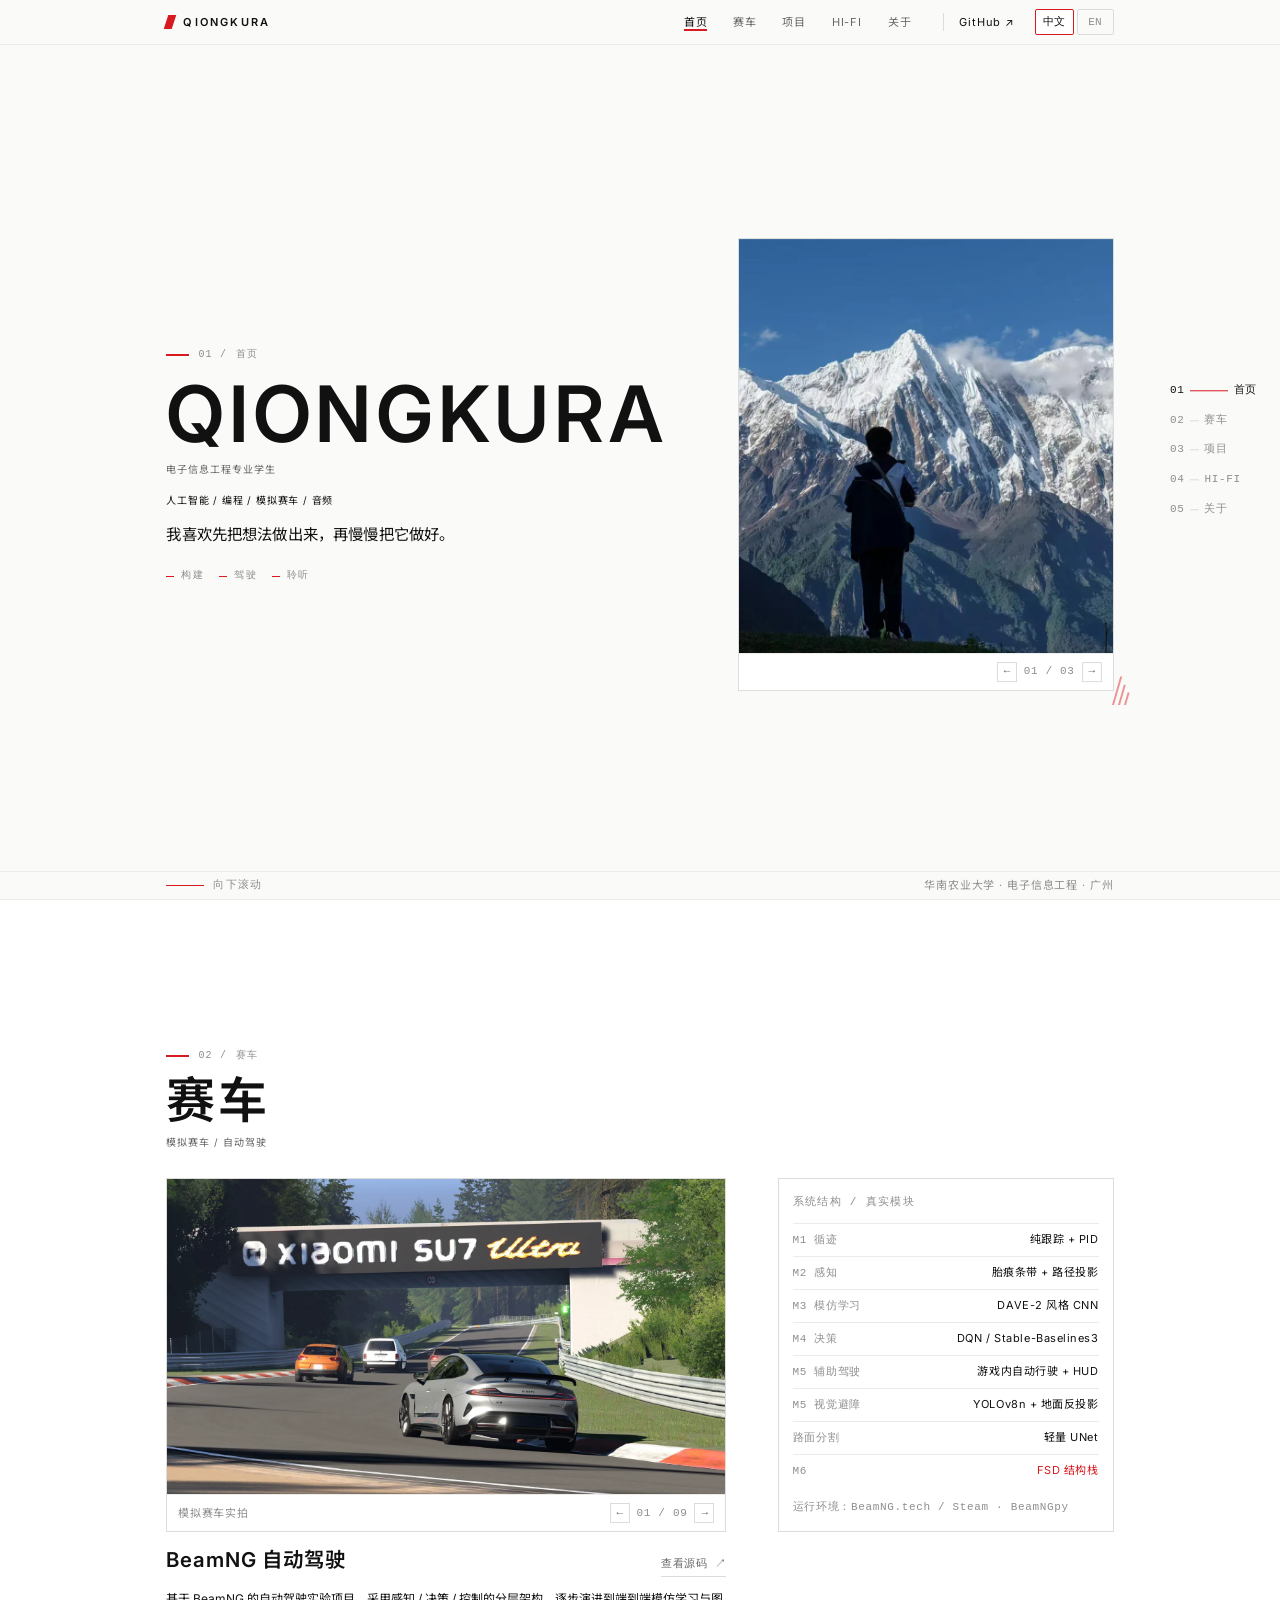
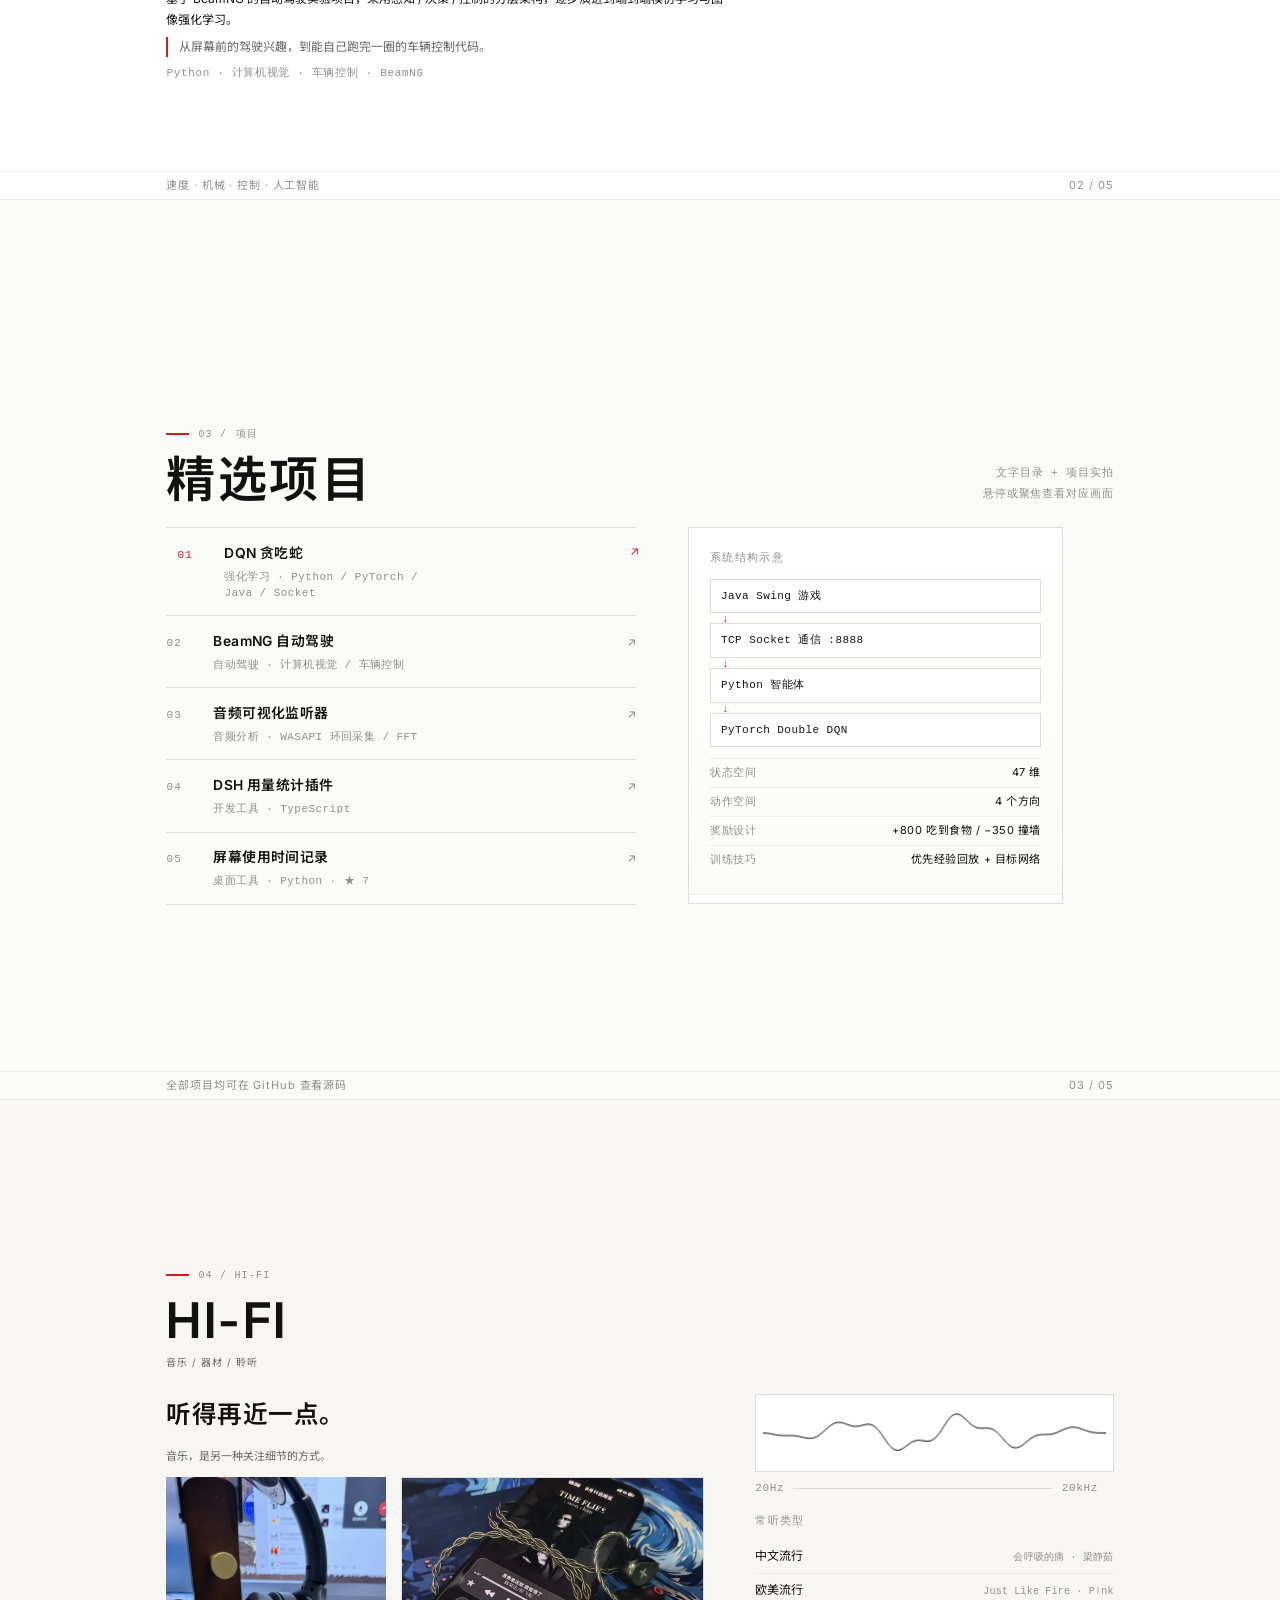
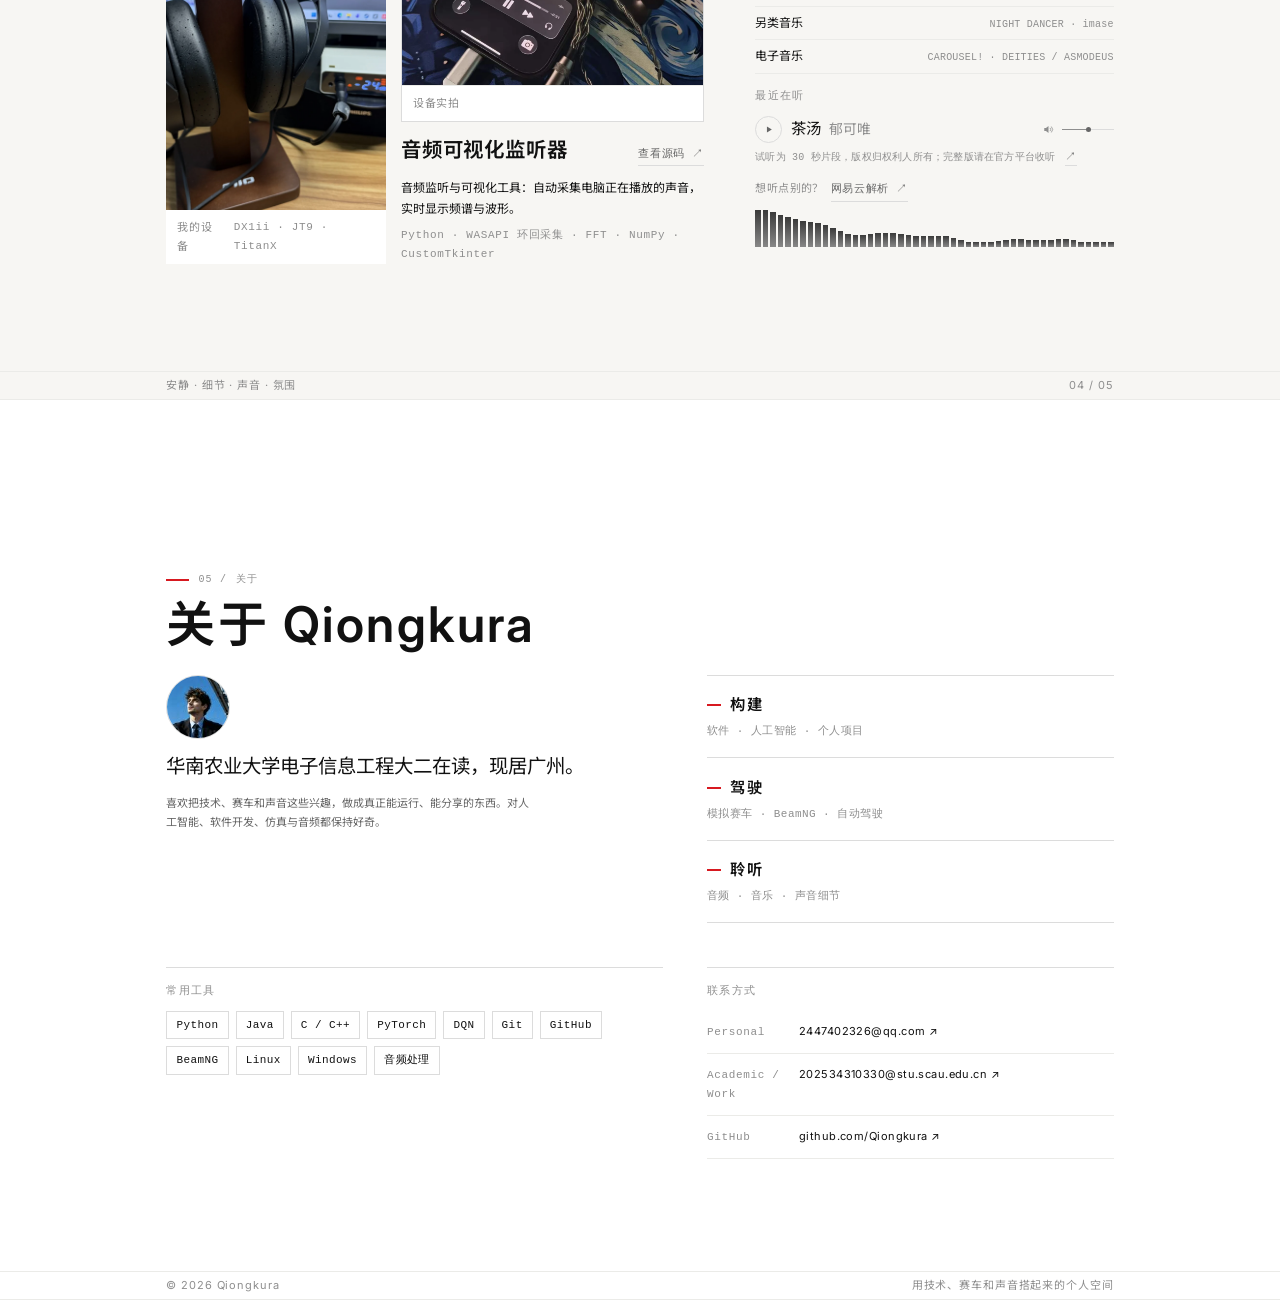
==== index.html @ 34ec1899 "Add a quality setting: 320k (default) or lossless, with an actual-quality badge on the player - offi" ====
<!doctype html>
<html lang="zh-CN" data-lang="zh">
  <head>
    <meta charset="UTF-8" />
    <meta name="viewport" content="width=device-width, initial-scale=1.0" />
    <title>Qiongkura · 个人主页</title>
    <meta
      name="description"
      content="Qiongkura 的个人主页：华南农业大学电子信息工程学生，关注人工智能、软件开发、模拟赛车与音频技术。"
    />
    <meta name="theme-color" content="#fafaf8" />
    <link rel="preconnect" href="https://fonts.googleapis.com" />
    <link rel="preconnect" href="https://fonts.gstatic.com" crossorigin />
    <link
      href="https://fonts.googleapis.com/css2?family=Inter:wght@400;500;600;700&family=Noto+Sans+SC:wght@400;500;700&display=swap"
      rel="stylesheet"
    />
    <link rel="preload" as="image" href="assets/home-01.webp" />
    <link rel="stylesheet" href="styles.css?v=47" />
    <script>
      /* 在样式生效前确定语言，避免切换时闪烁 */
      (function () {
        var root = document.documentElement;
        root.classList.add('js');
        try {
          var saved = localStorage.getItem('qiongkura-lang');
          if (saved === 'en' || saved === 'zh') root.setAttribute('data-lang', saved);
        } catch (e) {}
        if (!root.getAttribute('data-lang')) root.setAttribute('data-lang', 'zh');
      })();
    </script>
  </head>
  <body>
    <a class="skip-link" href="#home"><span class="zh">跳到主要内容</span><span class="en" lang="en">Skip to main content</span></a>

    <header class="topbar">
      <div class="topbar-inner">
        <a class="logo" href="#home" data-aria-zh="回到首页" data-aria-en="Back to top">
          <span class="logo-mark" aria-hidden="true"></span>
          <span class="logo-text">QIONGKURA</span>
        </a>

        <div class="topbar-end">
          <nav class="nav" id="primary-nav" data-aria-zh="主导航" data-aria-en="Main navigation">
            <a class="nav-link is-active" href="#home"><span class="zh">首页</span><span class="en" lang="en">Home</span></a>
            <a class="nav-link" href="#racing"><span class="zh">赛车</span><span class="en" lang="en">Racing</span></a>
            <a class="nav-link" href="#projects"><span class="zh">项目</span><span class="en" lang="en">Projects</span></a>
            <a class="nav-link" href="#hifi">HI-FI</a>
            <a class="nav-link" href="#about"><span class="zh">关于</span><span class="en" lang="en">About</span></a>
            <a class="nav-link nav-link--out" href="https://github.com/Qiongkura" target="_blank" rel="noreferrer">GitHub ↗</a>
          </nav>

          <div class="lang-switch" role="group" data-aria-zh="语言选择" data-aria-en="Language selection">
            <button class="lang-btn is-active" type="button" data-lang-set="zh" aria-pressed="true">中文</button>
            <button class="lang-btn" type="button" data-lang-set="en" aria-pressed="false">EN</button>
          </div>

          <button class="menu-toggle" type="button" aria-expanded="false" aria-controls="primary-nav" data-aria-zh="打开导航菜单" data-aria-en="Open navigation menu">
            <span class="menu-label"><span class="zh">菜单</span><span class="en" lang="en">Menu</span></span>
          </button>
        </div>
      </div>
    </header>

    <nav class="section-index" id="section-index" data-aria-zh="章节导航" data-aria-en="Section navigation">
      <a class="index-item is-active" href="#home" aria-current="true"><span class="index-num">01</span><span class="index-line" aria-hidden="true"></span><span class="index-name"><span class="zh">首页</span><span class="en" lang="en">Home</span></span></a>
      <a class="index-item" href="#racing"><span class="index-num">02</span><span class="index-line" aria-hidden="true"></span><span class="index-name"><span class="zh">赛车</span><span class="en" lang="en">Racing</span></span></a>
      <a class="index-item" href="#projects"><span class="index-num">03</span><span class="index-line" aria-hidden="true"></span><span class="index-name"><span class="zh">项目</span><span class="en" lang="en">Projects</span></span></a>
      <a class="index-item" href="#hifi"><span class="index-num">04</span><span class="index-line" aria-hidden="true"></span><span class="index-name">HI-FI</span></a>
      <a class="index-item" href="#about"><span class="index-num">05</span><span class="index-line" aria-hidden="true"></span><span class="index-name"><span class="zh">关于</span><span class="en" lang="en">About</span></span></a>
    </nav>

    <main id="main-content">
      <!-- 01 首页 -->
      <section class="panel panel--home" id="home" data-section="home" aria-labelledby="home-title">
        <div class="wrap panel-body">
          <div class="home-grid">
            <div class="home-copy reveal">
              <p class="kicker">01 / <span class="zh">首页</span><span class="en" lang="en">Home</span></p>
              <h1 class="wordmark" id="home-title">QIONGKURA</h1>
              <p class="subtitle">
                <span class="zh">电子信息工程专业学生</span>
                <span class="en" lang="en">Electronic Information Engineering Student</span>
              </p>
              <p class="tagline">
                <span class="zh">人工智能 / 编程 / 模拟赛车 / 音频</span>
                <span class="en" lang="en">AI / Coding / Sim Racing / Hi-Fi</span>
              </p>
              <p class="lede">
                <span class="zh">我喜欢先把想法做出来，再慢慢把它做好。</span>
                <span class="en" lang="en">I like making a first version, then making it better.</span>
              </p>
              <p class="theme-words">
                <span class="zh">构建</span><span class="en" lang="en">BUILD</span>
                <span class="zh">驾驶</span><span class="en" lang="en">DRIVE</span>
                <span class="zh">聆听</span><span class="en" lang="en">LISTEN</span>
              </p>
            </div>

            <div class="home-visual reveal" data-parallax="0.06">
              <figure class="frame frame--hero" data-slideshow>
                <div class="slides">
                  <img class="slide is-active" src="assets/home-01.webp" alt="Qiongkura 的照片" data-alt-zh="Qiongkura 的照片" data-alt-en="A photo of Qiongkura" width="1600" height="900" fetchpriority="high" decoding="async" />
                  <img class="slide" src="assets/home-02.webp" alt="Qiongkura 的照片" data-alt-zh="Qiongkura 的照片" data-alt-en="A photo of Qiongkura" width="1600" height="1200" loading="lazy" decoding="async" />
                  <img class="slide" src="assets/home-03.webp" alt="Qiongkura 的照片" data-alt-zh="Qiongkura 的照片" data-alt-en="A photo of Qiongkura" width="1600" height="902" loading="lazy" decoding="async" />
                </div>
                <figcaption class="slide-bar slide-bar--end">
                  <span class="slide-nav">
                    <button class="slide-btn" type="button" data-slide-prev data-aria-zh="上一张图片" data-aria-en="Previous image">←</button>
                    <span class="slide-count" data-slide-count>01 / 03</span>
                    <button class="slide-btn" type="button" data-slide-next data-aria-zh="下一张图片" data-aria-en="Next image">→</button>
                  </span>
                </figcaption>
              </figure>
              <div class="speedlines" aria-hidden="true"><span></span><span></span><span></span></div>
            </div>
          </div>
        </div>

        <div class="panel-foot">
          <div class="wrap panel-foot-inner">
            <span class="scroll-cue"><span class="scroll-line" aria-hidden="true"></span><span class="zh">向下滚动</span><span class="en" lang="en">SCROLL</span></span>
            <span class="meta-note">
              <span class="zh">华南农业大学 · 电子信息工程 · 广州</span>
              <span class="en" lang="en">SCAU · Electronic Information Engineering · Guangzhou</span>
            </span>
          </div>
        </div>
      </section>

      <!-- 02 赛车 -->
      <section class="panel panel--racing" id="racing" data-section="racing" aria-labelledby="racing-title">
        <div class="wrap panel-body">
          <header class="panel-head reveal">
            <p class="kicker">02 / <span class="zh">赛车</span><span class="en" lang="en">Racing</span></p>
            <h2 class="display" id="racing-title"><span class="zh">赛车</span><span class="en" lang="en">RACING</span></h2>
            <p class="subtitle">
              <span class="zh">模拟赛车 / 自动驾驶</span>
              <span class="en" lang="en">Sim Racing / Autonomous Driving</span>
            </p>
          </header>

          <div class="racing-grid">
            <div class="racing-main reveal">
              <figure class="frame frame--wide frame--slides" data-slideshow>
                <div class="slides">
                  <img class="slide is-active" src="assets/racing-01.webp" alt="模拟赛车实拍" data-alt-zh="模拟赛车实拍" data-alt-en="Sim racing capture" data-cap-zh="模拟赛车实拍" data-cap-en="Sim racing capture" width="1600" height="900" fetchpriority="high" decoding="async"  style="object-position: center 55%" />
                  <img class="slide" src="assets/racing-lane-01.webp" alt="视觉标线检测结果叠加在车载画面上" data-alt-zh="视觉标线检测结果叠加在车载画面上" data-alt-en="Vision lane-marking detection overlaid on the front camera view" data-cap-zh="视觉标线检测" data-cap-en="Vision lane marking detection" width="1076" height="806" loading="lazy" decoding="async" style="object-position: center 100%" />
                  <img class="slide" src="assets/racing-02.webp" alt="模拟赛车实拍" data-alt-zh="模拟赛车实拍" data-alt-en="Sim racing capture" data-cap-zh="模拟赛车实拍" data-cap-en="Sim racing capture" width="1600" height="860" loading="lazy" decoding="async"  style="object-position: center 55%" />
                  <img class="slide" src="assets/racing-03.webp" alt="模拟赛车实拍" data-alt-zh="模拟赛车实拍" data-alt-en="Sim racing capture" data-cap-zh="模拟赛车实拍" data-cap-en="Sim racing capture" width="1600" height="860" loading="lazy" decoding="async"  style="object-position: center 55%" />
                  <img class="slide" src="assets/racing-lane-02.webp" alt="另一组视觉标线检测结果" data-alt-zh="另一组视觉标线检测结果" data-alt-en="Another vision lane-marking detection result" data-cap-zh="视觉标线检测" data-cap-en="Vision lane marking detection" width="1076" height="806" loading="lazy" decoding="async" style="object-position: center 100%" />
                  <img class="slide" src="assets/racing-04.webp" alt="模拟赛车实拍" data-alt-zh="模拟赛车实拍" data-alt-en="Sim racing capture" data-cap-zh="模拟赛车实拍" data-cap-en="Sim racing capture" width="1600" height="900" loading="lazy" decoding="async"  style="object-position: center 55%" />
                  <img class="slide" src="assets/racing-05.webp" alt="模拟赛车实拍" data-alt-zh="模拟赛车实拍" data-alt-en="Sim racing capture" data-cap-zh="模拟赛车实拍" data-cap-en="Sim racing capture" width="1600" height="900" loading="lazy" decoding="async"  style="object-position: center 55%" />
                  <img class="slide" src="assets/racing-06.webp" alt="模拟赛车实拍" data-alt-zh="模拟赛车实拍" data-alt-en="Sim racing capture" data-cap-zh="模拟赛车实拍" data-cap-en="Sim racing capture" width="1600" height="900" loading="lazy" decoding="async"  style="object-position: center 55%" />
                  <img class="slide" src="assets/racing-07.webp" alt="模拟赛车实拍" data-alt-zh="模拟赛车实拍" data-alt-en="Sim racing capture" data-cap-zh="模拟赛车实拍" data-cap-en="Sim racing capture" width="1600" height="900" loading="lazy" decoding="async"  style="object-position: center 55%" />
                </div>
                <figcaption class="slide-bar">
                  <span class="slide-caption">
                    <span class="zh" data-slide-cap-zh>模拟赛车实拍</span>
                    <span class="en" lang="en" data-slide-cap-en>Sim racing capture</span>
                  </span>
                  <span class="slide-nav">
                    <button class="slide-btn" type="button" data-slide-prev data-aria-zh="上一张图片" data-aria-en="Previous image">←</button>
                    <span class="slide-count" data-slide-count>01 / 09</span>
                    <button class="slide-btn" type="button" data-slide-next data-aria-zh="下一张图片" data-aria-en="Next image">→</button>
                  </span>
                </figcaption>
              </figure>

              <div class="project-head">
                <h3><span class="zh">BeamNG 自动驾驶</span><span class="en" lang="en">BeamNG Autopilot</span></h3>
                <a class="ghost-link" href="https://github.com/Qiongkura/BeamNG-autopilot" target="_blank" rel="noreferrer">
                  <span class="zh">查看源码</span><span class="en" lang="en">View source</span> ↗
                </a>
              </div>
              <p class="project-desc">
                <span class="zh">基于 BeamNG 的自动驾驶实验项目，采用感知 / 决策 / 控制的分层架构，逐步演进到端到端模仿学习与图像强化学习。</span>
                <span class="en" lang="en">An autonomous driving experiment on BeamNG, with a layered perception–decision–control architecture moving toward imitation learning.</span>
              </p>
              <p class="project-quote">
                <span class="zh">从屏幕前的驾驶兴趣，到能自己跑完一圈的车辆控制代码。</span>
                <span class="en" lang="en">From a racing interest in front of the screen to control code that can finish a lap.</span>
              </p>
              <p class="tech-line">
                <span class="zh">Python · 计算机视觉 · 车辆控制 · BeamNG</span>
                <span class="en" lang="en">Python · Computer Vision · Vehicle Control · BeamNG</span>
              </p>
            </div>

            <aside class="hud reveal" data-aria-zh="项目技术结构" data-aria-en="Project technical structure">
              <p class="hud-title"><span class="zh">系统结构 / 真实模块</span><span class="en" lang="en">SYSTEM / REAL MODULES</span></p>
              <dl class="hud-rows">
                <div class="hud-row">
                  <dt><span class="zh">M1 循迹</span><span class="en" lang="en">M1 TRACKING</span></dt>
                  <dd><span class="zh">纯跟踪 + PID</span><span class="en" lang="en">Pure Pursuit + PID</span></dd>
                </div>
                <div class="hud-row">
                  <dt><span class="zh">M2 感知</span><span class="en" lang="en">M2 PERCEPTION</span></dt>
                  <dd><span class="zh">胎痕条带 + 路径投影</span><span class="en" lang="en">Tire marks + path projection</span></dd>
                </div>
                <div class="hud-row">
                  <dt><span class="zh">M3 模仿学习</span><span class="en" lang="en">M3 IMITATION</span></dt>
                  <dd><span class="zh">DAVE-2 风格 CNN</span><span class="en" lang="en">DAVE-2 style CNN</span></dd>
                </div>
                <div class="hud-row">
                  <dt><span class="zh">M4 决策</span><span class="en" lang="en">M4 DECISION</span></dt>
                  <dd>DQN / Stable-Baselines3</dd>
                </div>
                <div class="hud-row">
                  <dt><span class="zh">M5 辅助驾驶</span><span class="en" lang="en">M5 ASSIST</span></dt>
                  <dd><span class="zh">游戏内自动行驶 + HUD</span><span class="en" lang="en">In-game autopilot + HUD</span></dd>
                </div>
                <div class="hud-row">
                  <dt><span class="zh">M5 视觉避障</span><span class="en" lang="en">M5 AVOIDANCE</span></dt>
                  <dd><span class="zh">YOLOv8n + 地面反投影</span><span class="en" lang="en">YOLOv8n + ground reprojection</span></dd>
                </div>
                <div class="hud-row">
                  <dt><span class="zh">路面分割</span><span class="en" lang="en">SEGMENTATION</span></dt>
                  <dd><span class="zh">轻量 UNet</span><span class="en" lang="en">Lightweight UNet</span></dd>
                </div>
                <div class="hud-row hud-row--accent">
                  <dt>M6</dt>
                  <dd><span class="zh">FSD 结构栈</span><span class="en" lang="en">FSD structure stack</span></dd>
                </div>
              </dl>
              <p class="hud-foot">
                <span class="zh">运行环境：BeamNG.tech / Steam · BeamNGpy</span>
                <span class="en" lang="en">Runtime: BeamNG.tech / Steam · BeamNGpy</span>
              </p>
            </aside>
          </div>
        </div>

        <div class="panel-foot">
          <div class="wrap panel-foot-inner">
            <span class="meta-note">
              <span class="zh">速度 · 机械 · 控制 · 人工智能</span>
              <span class="en" lang="en">Speed · Mechanical · Control · AI</span>
            </span>
            <span class="meta-note">02 / 05</span>
          </div>
        </div>
      </section>

      <!-- 03 项目 -->
      <section class="panel panel--projects" id="projects" data-section="projects" aria-labelledby="projects-title">
        <div class="wrap panel-body">
          <header class="panel-head panel-head--row reveal">
            <div>
              <p class="kicker">03 / <span class="zh">项目</span><span class="en" lang="en">Projects</span></p>
              <h2 class="display" id="projects-title"><span class="zh">精选项目</span><span class="en" lang="en">SELECTED WORKS</span></h2>
            </div>
            <p class="head-note">
              <span class="zh">文字目录 + 项目实拍<br />悬停或聚焦查看对应画面</span>
              <span class="en" lang="en">Text index + captures<br />Hover or focus to preview</span>
            </p>
          </header>

          <div class="works">
            <ol class="work-list" id="work-list">
              <li>
                <a class="work-row" href="https://github.com/Qiongkura/DQN-Reinforcement-Learning-Snake" target="_blank" rel="noreferrer" data-work="0" data-aria-zh="打开 DQN 贪吃蛇仓库" data-aria-en="Open the DQN Snake repository">
                  <span class="work-num">01</span>
                  <span class="work-name">
                    <span class="work-title"><span class="zh">DQN 贪吃蛇</span><span class="en" lang="en">DQN Snake</span></span>
                    <em><span class="zh">强化学习 · Python / PyTorch /<br class="work-sub-break" />Java / Socket</span><span class="en" lang="en">Reinforcement Learning · Python / PyTorch /<br class="work-sub-break" />Java / Socket</span></em>
                  </span>
                  <span class="work-arrow" aria-hidden="true">↗</span>
                </a>
              </li>
              <li>
                <a class="work-row" href="https://github.com/Qiongkura/BeamNG-autopilot" target="_blank" rel="noreferrer" data-work="1" data-aria-zh="打开 BeamNG 自动驾驶仓库" data-aria-en="Open the BeamNG Autopilot repository">
                  <span class="work-num">02</span>
                  <span class="work-name">
                    <span class="work-title"><span class="zh">BeamNG 自动驾驶</span><span class="en" lang="en">BeamNG Autopilot</span></span>
                    <em><span class="zh">自动驾驶 · 计算机视觉 / 车辆控制</span><span class="en" lang="en">Autonomous Driving · Computer Vision / Vehicle Control</span></em>
                  </span>
                  <span class="work-arrow" aria-hidden="true">↗</span>
                </a>
              </li>
              <li>
                <a class="work-row" href="https://github.com/Qiongkura/audio-visualizer" target="_blank" rel="noreferrer" data-work="2" data-aria-zh="打开音频可视化仓库" data-aria-en="Open the Audio Visualizer repository">
                  <span class="work-num">03</span>
                  <span class="work-name">
                    <span class="work-title"><span class="zh">音频可视化监听器</span><span class="en" lang="en">Audio Visualizer</span></span>
                    <em><span class="zh">音频分析 · WASAPI 环回采集 / FFT</span><span class="en" lang="en">Audio Analysis · WASAPI loopback / FFT</span></em>
                  </span>
                  <span class="work-arrow" aria-hidden="true">↗</span>
                </a>
              </li>
              <li>
                <a class="work-row" href="https://github.com/Qiongkura/dsh-usage-plugin" target="_blank" rel="noreferrer" data-work="3" data-aria-zh="打开 DSH 用量统计插件仓库" data-aria-en="Open the DSH usage plugin repository">
                  <span class="work-num">04</span>
                  <span class="work-name">
                    <span class="work-title"><span class="zh">DSH 用量统计插件</span><span class="en" lang="en">DSH Usage Plugin</span></span>
                    <em><span class="zh">开发工具 · TypeScript</span><span class="en" lang="en">Developer Tool · TypeScript</span></em>
                  </span>
                  <span class="work-arrow" aria-hidden="true">↗</span>
                </a>
              </li>
              <li>
                <a class="work-row" href="https://github.com/Qiongkura/Focus-time-tracker" target="_blank" rel="noreferrer" data-work="4" data-aria-zh="打开屏幕使用时间仓库" data-aria-en="Open the Focus Time Tracker repository">
                  <span class="work-num">05</span>
                  <span class="work-name">
                    <span class="work-title"><span class="zh">屏幕使用时间记录</span><span class="en" lang="en">Focus Time Tracker</span></span>
                    <em><span class="zh">桌面工具 · Python · ★ 7</span><span class="en" lang="en">Desktop Tool · Python · ★ 7</span></em>
                  </span>
                  <span class="work-arrow" aria-hidden="true">↗</span>
                </a>
              </li>
            </ol>

            <div class="work-stage" id="work-stage" aria-hidden="true">
              <figure class="work-panel is-active" data-panel="0">
                <div class="diagram">
                  <p class="diagram-title"><span class="zh">系统结构示意</span><span class="en" lang="en">SYSTEM DIAGRAM</span></p>
                  <ol class="diagram-flow">
                    <li><span class="zh">Java Swing 游戏</span><span class="en" lang="en">Java Swing game</span></li>
                    <li><span class="zh">TCP Socket 通信 :8888</span><span class="en" lang="en">TCP socket :8888</span></li>
                    <li><span class="zh">Python 智能体</span><span class="en" lang="en">Python agent</span></li>
                    <li>PyTorch Double DQN</li>
                  </ol>
                  <dl class="diagram-rows">
                    <div><dt><span class="zh">状态空间</span><span class="en" lang="en">State</span></dt><dd><span class="zh">47 维</span><span class="en" lang="en">47 dims</span></dd></div>
                    <div><dt><span class="zh">动作空间</span><span class="en" lang="en">Actions</span></dt><dd><span class="zh">4 个方向</span><span class="en" lang="en">4 directions</span></dd></div>
                    <div><dt><span class="zh">奖励设计</span><span class="en" lang="en">Reward</span></dt><dd><span class="zh">+800 吃到食物 / −350 撞墙</span><span class="en" lang="en">+800 food / −350 wall</span></dd></div>
                    <div><dt><span class="zh">训练技巧</span><span class="en" lang="en">Training</span></dt><dd><span class="zh">优先经验回放 + 目标网络</span><span class="en" lang="en">Prioritized replay + target net</span></dd></div>
                  </dl>
                </div>
                <figcaption>
                  <span class="zh">项目结构示意（该仓库未提供界面截图）</span>
                  <span class="en" lang="en">Structure diagram (no UI screenshot in this repo)</span>
                </figcaption>
              </figure>

              <figure class="work-panel" data-panel="1">
                <img src="assets/racing-frame.webp" alt="BeamNG 自动驾驶项目的车载视角画面" data-alt-zh="BeamNG 自动驾驶项目的车载视角画面" data-alt-en="Onboard view from the BeamNG autonomous driving project" width="960" height="540" loading="lazy" decoding="async" />
                <figcaption>
                  <span class="zh">BeamNG 自动驾驶 · 车载视角</span>
                  <span class="en" lang="en">BeamNG Autopilot · Onboard</span>
                </figcaption>
              </figure>

              <figure class="work-panel" data-panel="2">
                <img src="assets/hifi-visualizer.webp" alt="音频可视化程序的频谱与波形界面截图" data-alt-zh="音频可视化程序的频谱与波形界面截图" data-alt-en="Spectrum and waveform interface of the audio visualizer" width="1600" height="978" loading="lazy" decoding="async" />
                <figcaption>
                  <span class="zh">音频可视化监听器 · WASAPI 环回采集</span>
                  <span class="en" lang="en">Audio Visualizer · WASAPI loopback</span>
                </figcaption>
              </figure>

              <figure class="work-panel" data-panel="3">
                <div class="diagram">
                  <p class="diagram-title"><span class="zh">插件</span><span class="en" lang="en">PLUGIN</span></p>
                  <p class="diagram-big"><span class="zh">DSH 用量统计</span><span class="en" lang="en">DSH Usage</span></p>
                  <div class="bars" aria-hidden="true">
                    <span style="--h: 42%"></span><span style="--h: 64%"></span><span style="--h: 31%"></span>
                    <span style="--h: 78%"></span><span style="--h: 55%"></span><span style="--h: 88%"></span>
                    <span style="--h: 47%"></span><span style="--h: 69%"></span>
                  </div>
                  <dl class="diagram-rows">
                    <div><dt><span class="zh">类型</span><span class="en" lang="en">Type</span></dt><dd><span class="zh">TypeScript 附属插件</span><span class="en" lang="en">TypeScript plugin</span></dd></div>
                    <div><dt><span class="zh">面向</span><span class="en" lang="en">Target</span></dt><dd>DeepSeek Harness</dd></div>
                    <div><dt><span class="zh">统计</span><span class="en" lang="en">Tracks</span></dt><dd><span class="zh">Token 用量</span><span class="en" lang="en">Token usage</span></dd></div>
                  </dl>
                </div>
                <figcaption>
                  <span class="zh">Token 用量统计插件（示意图形）</span>
                  <span class="en" lang="en">Token usage plugin (illustrative graphic)</span>
                </figcaption>
              </figure>

              <figure class="work-panel" data-panel="4">
                <div class="panel-pair">
                  <img src="assets/focus-home.webp" alt="屏幕使用时间记录程序的主界面" data-alt-zh="屏幕使用时间记录程序的主界面" data-alt-en="Main window of the focus time tracker" width="1400" height="944" loading="lazy" decoding="async" />
                  <img src="assets/focus-stats.webp" alt="屏幕使用时间的统计报告" data-alt-zh="屏幕使用时间的统计报告" data-alt-en="Usage statistics report of the focus time tracker" width="1400" height="944" loading="lazy" decoding="async" />
                </div>
                <figcaption>
                  <span class="zh">屏幕使用时间记录 · 主界面与统计报告</span>
                  <span class="en" lang="en">Focus Time Tracker · Window and report</span>
                </figcaption>
              </figure>
            </div>

            <aside class="work-brief" id="work-brief" aria-label="项目简介">
              <article class="work-brief-item is-active" data-brief="0">
                <p class="brief-kicker">01 / <span class="zh">强化学习</span><span class="en" lang="en">Reinforcement Learning</span></p>
                <h3 class="brief-title"><span class="zh">DQN 贪吃蛇</span><span class="en" lang="en">DQN Snake</span></h3>
                <p class="brief-desc">
                  <span class="zh">用 Java Swing 写的贪吃蛇当作环境，通过 TCP Socket 把 47 维状态传给 Python 侧的 PyTorch 智能体，用 Double DQN 训练它自己找食物、躲墙、少绕圈。</span>
                  <span class="en" lang="en">A Java Swing Snake game acts as the environment; a PyTorch agent learns Double DQN over a 47-dim state streamed through a TCP socket, teaching itself to find food, avoid walls and stop looping.</span>
                </p>
                <ul class="brief-points">
                    <li><span class="zh">Double DQN + 优先经验回放（按 TD 误差采样）+ 目标网络</span><span class="en" lang="en">Double DQN with prioritized replay (TD-error sampling) and a target network</span></li>
                    <li><span class="zh">ε 从 1.0 衰减到 0.03；每 8000 步自动存档模型与经验池</span><span class="en" lang="en">ε decays 1.0 → 0.03; model and replay buffer auto-saved every 8,000 steps</span></li>
                    <li><span class="zh">检测并惩罚重复状态，抑制原地绕圈</span><span class="en" lang="en">Repeated states are detected and penalised to stop it looping in place</span></li>
                </ul>
                <p class="brief-tech">Java Swing · TCP Socket · Python · PyTorch</p>
              </article>
              <article class="work-brief-item" data-brief="1">
                <p class="brief-kicker">02 / <span class="zh">自动驾驶</span><span class="en" lang="en">Autonomous Driving</span></p>
                <h3 class="brief-title"><span class="zh">BeamNG 自动驾驶</span><span class="en" lang="en">BeamNG Autopilot</span></h3>
                <p class="brief-desc">
                  <span class="zh">基于 BeamNG.drive + BeamNGpy 的自动驾驶研究项目，按感知 / 决策 / 控制分层；规则驾驶那层已经在山地路线跑通，现在把结构对齐特斯拉 FSD 的分层数据流。</span>
                  <span class="en" lang="en">An autonomous driving research project on BeamNG.drive + BeamNGpy, layered as perception / decision / control; the rule-based layer already completes mountain routes, and the stack now mirrors Tesla FSD’s layered data flow.</span>
                </p>
                <ul class="brief-points">
                    <li><span class="zh">8 路环视相机 + HydraNet 多任务感知：语义分割 / YOLO 目标 / 交通灯 / 车道拓扑</span><span class="en" lang="en">8-camera ring with a HydraNet multi-task head: segmentation / YOLO objects / traffic lights / lane topology</span></li>
                    <li><span class="zh">BEV 占用栅格 + 向量空间：地面反投影、log-odds 融合、时序滤波抑制幻影墙</span><span class="en" lang="en">BEV occupancy grid and vector space: ground reprojection, log-odds fusion, temporal filtering against phantom walls</span></li>
                    <li><span class="zh">分层规划：候选轨迹扇、走廊连通性门控、真曲率限速 + 12m 前瞻；规则层山路完成度 94.6%</span><span class="en" lang="en">Layered planning: trajectory fan, corridor gating, true-curvature speed limits + 12 m lookahead; rule layer: 94.6% mountain-route completion</span></li>
                </ul>
                <p class="brief-tech">BeamNG.drive · BeamNGpy · YOLOv8 · Stable-Baselines3</p>
              </article>
              <article class="work-brief-item" data-brief="2">
                <p class="brief-kicker">03 / <span class="zh">音频分析</span><span class="en" lang="en">Audio Analysis</span></p>
                <h3 class="brief-title"><span class="zh">音频可视化监听器</span><span class="en" lang="en">Audio Visualizer</span></h3>
                <p class="brief-desc">
                  <span class="zh">抓电脑正在播放的声音做实时可视化，不用选文件、也不用装虚拟声卡——能听到什么就画什么。</span>
                  <span class="en" lang="en">Real-time visualisation of whatever the computer is playing: no file picking, no virtual audio cable — if you can hear it, it gets drawn.</span>
                </p>
                <ul class="brief-points">
                    <li><span class="zh">WASAPI 环回采集：Float32、自动适配 48k/96k/192k、32768 采样环形缓冲</span><span class="en" lang="en">WASAPI loopback capture: Float32, auto-adapting to 48k/96k/192k, 32,768-sample ring buffer</span></li>
                    <li><span class="zh">FFT 2048–16384 点汉宁窗 + 对数频谱柱与峰值保持；波形自动增益</span><span class="en" lang="en">FFT 2,048–16,384 point Hann window with log-frequency bars and peak hold; auto-gain waveform</span></li>
                    <li><span class="zh">numpy 整帧绘入 RGB 缓冲上屏，两张画布各 30Hz 交替刷新，远程桌面下也不掉帧</span><span class="en" lang="en">Whole frames drawn into an RGB buffer with numpy; two canvases alternate at 30 Hz each and hold up over remote desktop</span></li>
                </ul>
                <p class="brief-tech">WASAPI Loopback · FFT · numpy · CustomTkinter</p>
              </article>
              <article class="work-brief-item" data-brief="3">
                <p class="brief-kicker">04 / <span class="zh">开发工具</span><span class="en" lang="en">Developer Tool</span></p>
                <h3 class="brief-title"><span class="zh">DSH 用量统计插件</span><span class="en" lang="en">DSH Usage Plugin</span></h3>
                <p class="brief-desc">
                  <span class="zh">给 DeepSeek Harness 写的 Token 用量统计插件，侧边栏入口加模态面板；在官方统计之上补了工作区分组、按用量排序和子代理用量合并。</span>
                  <span class="en" lang="en">A token-usage plugin for the DeepSeek Harness, opened from the sidebar; on top of the official stats it adds workspace grouping, sorting by usage and sub-agent merging.</span>
                </p>
                <ul class="brief-points">
                    <li><span class="zh">一键幂等安装脚本：必要时给宿主打 7 个补丁、注册插件、构建，重复运行安全</span><span class="en" lang="en">One-shot idempotent installer: applies 7 host patches when needed, registers the plugin and builds</span></li>
                    <li><span class="zh">修掉一个真实数据缺陷：fork / 延续会话把父历史重复计入，宽时间窗下虚高 2.4 倍</span><span class="en" lang="en">Fixed a real data bug: forked or continued sessions re-counted inherited history, inflating wide windows by up to 2.4×</span></li>
                    <li><span class="zh">按 seedLength / session-end-seed 划定归属边界，每个会话只计自有调用</span><span class="en" lang="en">Ownership is bounded by seedLength / session-end-seed so a session only counts its own calls</span></li>
                </ul>
                <p class="brief-tech">TypeScript · DeepSeek Harness</p>
              </article>
              <article class="work-brief-item" data-brief="4">
                <p class="brief-kicker">05 / <span class="zh">桌面工具</span><span class="en" lang="en">Desktop Tool</span></p>
                <h3 class="brief-title"><span class="zh">屏幕使用时间记录</span><span class="en" lang="en">Focus Time Tracker</span></h3>
                <p class="brief-desc">
                  <span class="zh">Python 写的 Windows 桌面工具，每 2 秒采样一次前台窗口，把花在软件、游戏和网站上的时间记进 SQLite，再用浅色界面和图表复盘一天。</span>
                  <span class="en" lang="en">A Python desktop tool for Windows that samples the foreground window every 2 seconds, records time spent in apps, games and websites into SQLite, then reviews the day in a light-themed UI.</span>
                </p>
                <ul class="brief-points">
                    <li><span class="zh">只用标准库 ctypes 调 Win32 API 采样；分类优先级：手动覆盖 > 游戏规则 > 网站 > 应用</span><span class="en" lang="en">Samples the foreground window with nothing but the stdlib (ctypes); order: manual override > game rules > website > app</span></li>
                    <li><span class="zh">游戏按启动器 / 安装目录关键字识别（Steam / Epic / 战网 / WeGame 等），规则写在 JSON 里可改</span><span class="en" lang="en">Games recognised by launcher/install-dir keywords (Steam / Epic / Battle.net / WeGame …), rules in an editable JSON file</span></li>
                    <li><span class="zh">网站靠窗口标题 + 浏览器历史库本地匹配（Chrome / Edge / Firefox），全程不联网；SQLite WAL 支持读写并发</span><span class="en" lang="en">Websites matched locally via window title + browser history (Chrome / Edge / Firefox), never online; SQLite WAL for concurrent reads</span></li>
                </ul>
                <p class="brief-tech">Python · Win32 API · SQLite</p>
              </article>
            </aside>
          </div>
        </div>

        <div class="panel-foot">
          <div class="wrap panel-foot-inner">
            <span class="meta-note">
              <span class="zh">全部项目均可在 GitHub 查看源码</span>
              <span class="en" lang="en">All projects are open source on GitHub</span>
            </span>
            <span class="meta-note">03 / 05</span>
          </div>
        </div>
      </section>

      <!-- 04 音频 -->
      <section class="panel panel--hifi" id="hifi" data-section="hifi" aria-labelledby="hifi-title">
        <div class="wrap panel-body">
          <header class="panel-head reveal">
            <p class="kicker">04 / HI-FI</p>
            <h2 class="display" id="hifi-title">HI-FI</h2>
            <p class="subtitle">
              <span class="zh">音乐 / 器材 / 聆听</span>
              <span class="en" lang="en">Music / Audio / Listening</span>
            </p>
          </header>

          <div class="hifi-grid">
            <div class="hifi-main reveal">
              <p class="hifi-line">
                <span class="zh">听得再近一点。</span>
                <span class="en" lang="en">Listen closer.</span>
              </p>
              <p class="hifi-note">
                <span class="zh">音乐，是另一种关注细节的方式。</span>
                <span class="en" lang="en">Music is another way of paying attention to details.</span>
              </p>

              <div class="hifi-media">
                <figure class="frame frame--soft frame--portrait">
                  <img
                    src="assets/hifi-gear-01.webp?v=2"
                    alt="我的听音设备"
                    data-alt-zh="我的听音设备"
                    data-alt-en="My listening gear"
                    width="1200"
                    height="1600"
                    loading="lazy"
                    decoding="async"
                  />
                  <figcaption>
                    <span class="zh">我的设备</span><span class="en" lang="en">MY GEAR</span>
                    <span>DX1ii · JT9 · TitanX</span>
                  </figcaption>
                </figure>

                <div class="hifi-media-right">
                  <figure class="frame frame--soft frame--landscape">
                    <img
                      src="assets/hifi-gear-02.webp"
                      alt="我的听音设备"
                      data-alt-zh="我的听音设备"
                      data-alt-en="My listening gear"
                      width="1200"
                      height="1202"
                      loading="lazy"
                      decoding="async"
                    />
                    <figcaption>
                      <span class="zh">设备实拍</span><span class="en" lang="en">GEAR</span>
                    </figcaption>
                  </figure>

                  <div class="project-head">
                    <h3><span class="zh">音频可视化监听器</span><span class="en" lang="en">Audio Visualizer</span></h3>
                    <a class="ghost-link" href="https://github.com/Qiongkura/audio-visualizer" target="_blank" rel="noreferrer">
                      <span class="zh">查看源码</span><span class="en" lang="en">View source</span> ↗
                    </a>
                  </div>
                  <p class="project-desc">
                    <span class="zh">音频监听与可视化工具：自动采集电脑正在播放的声音，实时显示频谱与波形。</span>
                    <span class="en" lang="en">An audio monitoring and visualization tool: it captures what your computer is playing and renders spectrum and waveform in real time.</span>
                  </p>
                  <p class="tech-line">
                    <span class="zh">Python · WASAPI 环回采集 · FFT · NumPy · CustomTkinter</span>
                    <span class="en" lang="en">Python · WASAPI loopback · FFT · NumPy · CustomTkinter</span>
                  </p>
                </div>
              </div>
            </div>

            <aside class="hifi-side reveal">
              <div class="waveform" id="waveform" aria-hidden="true">
                <canvas width="520" height="90"></canvas>
              </div>
              <p class="scale" aria-hidden="true"><span>20Hz</span><span class="scale-line"><span class="scale-dot" data-scale-dot></span></span><span data-scale-max>20kHz</span><span class="scale-live" data-scale-live></span></p>

              <div class="listen-block">
                <p class="block-title"><span class="zh">常听类型</span><span class="en" lang="en">LISTENING</span></p>
                <ul class="listen-list">
                  <li class="listen-item">
                    <span class="listen-genre"><span class="zh">中文流行</span><span class="en" lang="en">Chinese Pop</span></span>
                    <span class="listen-pick"><span class="zh">会呼吸的痛 · 梁静茹</span><span class="en" lang="en">会呼吸的痛 · Fish Leong</span></span>
                  </li>
                  <li class="listen-item">
                    <span class="listen-genre"><span class="zh">欧美流行</span><span class="en" lang="en">Western Pop</span></span>
                    <span class="listen-pick">Just Like Fire · P!nk</span>
                  </li>
                  <li class="listen-item">
                    <span class="listen-genre"><span class="zh">另类音乐</span><span class="en" lang="en">Alternative</span></span>
                    <span class="listen-pick">NIGHT DANCER · imase</span>
                  </li>
                  <li class="listen-item">
                    <span class="listen-genre"><span class="zh">电子音乐</span><span class="en" lang="en">Electronic</span></span>
                    <span class="listen-pick">CAROUSEL! · DEITIES / ASMODEUS</span>
                  </li>
                </ul>
              </div>

              <div class="listen-block">
                <p class="block-title"><span class="zh">最近在听</span><span class="en" lang="en">CURRENTLY LISTENING</span></p>
                <ul class="listen-list listen-list--now">
                  <li class="pick pick--now" data-track data-src="assets/audio/cha-tang-30s.flac" data-lrc="assets/audio/cha-tang.lrc" data-query="茶汤 郁可唯">
                    <button class="pick-btn" type="button" data-pick-btn data-aria-zh="播放 茶汤 · 郁可唯" data-aria-en="Play 茶汤 · Yisa Yu">
                      <svg class="pick-icon pick-icon--play" viewBox="0 0 24 24" aria-hidden="true" focusable="false"><path d="M8.6 5.3v13.4L19.2 12z" /></svg>
                      <svg class="pick-icon pick-icon--pause" viewBox="0 0 24 24" aria-hidden="true" focusable="false"><path d="M8.7 5.4h2.8v13.2H8.7zM12.5 5.4h2.8v13.2h-2.8z" /></svg>
                    </button>
                    <span class="pick-title"><span class="zh">茶汤<span class="pick-artist">郁可唯</span></span><span class="en" lang="en">茶汤<span class="pick-artist">Yisa Yu</span></span></span>
                    <span class="pick-time" data-pick-time></span>
                    <span class="pick-vol" data-pick-vol>
                      <button class="pick-vol-btn" type="button" data-pick-vol-btn data-aria-zh="静音" data-aria-en="Mute">
                        <svg class="pick-icon pick-icon--vol" viewBox="0 0 24 24" aria-hidden="true" focusable="false"><path d="M4.2 9.4h3.1L12 5.5v13l-4.7-3.9H4.2z" /><path d="M15.3 9.5a3.9 3.9 0 0 1 0 5M17.7 7.1a7.1 7.1 0 0 1 0 9.8" fill="none" stroke="currentColor" stroke-width="1.4" stroke-linecap="round" /></svg>
                        <svg class="pick-icon pick-icon--muted" viewBox="0 0 24 24" aria-hidden="true" focusable="false"><path d="M4.2 9.4h3.1L12 5.5v13l-4.7-3.9H4.2z" /><path d="M15.4 9.7l4.3 4.6M19.7 9.7l-4.3 4.6" fill="none" stroke="currentColor" stroke-width="1.4" stroke-linecap="round" /></svg>
                      </button>
                      <span class="pick-vol-bar" data-pick-vol-bar role="slider" tabindex="0" data-aria-zh="音量" data-aria-en="Volume" aria-valuemin="0" aria-valuemax="100" aria-valuenow="80">
                        <span class="pick-vol-fill" data-pick-vol-fill></span>
                        <span class="pick-vol-knob" data-pick-vol-knob aria-hidden="true"></span>
                      </span>
                    </span>
                    <span class="pick-seek" data-pick-seek hidden><span class="pick-bar" data-pick-bar role="slider" tabindex="0" data-aria-zh="播放进度" data-aria-en="Playback position" aria-valuemin="0" aria-valuemax="100" aria-valuenow="0"><span class="pick-fill" data-pick-fill></span><span class="pick-knob" data-pick-knob aria-hidden="true"></span></span></span>
                  </li>
                </ul>

                <p class="pick-note">
                  <span class="zh">试听为 30 秒片段，版权归权利人所有；完整版请在官方平台收听</span>
                  <span class="en" lang="en">30-second preview — all rights belong to the rights holders; listen to the full track on the official platform</span>
                  <a class="ghost-link" href="https://music.163.com/song?id=316157" target="_blank" rel="noreferrer">↗</a>
                </p>
              </div>

              <!-- 网易云解析是独立页面，主页这里只放一个入口链接 -->
              <p class="hifi-jump">
                <span class="zh">想听点别的？</span><span class="en" lang="en">Want something else?</span>
                <a class="ghost-link" href="/netease/">
                  <span class="zh">网易云解析 ↗</span><span class="en" lang="en">NetEase parser ↗</span>
                </a>
              </p>

              <!-- lyrics:start —— 与 data-lrc 指向的 LRC 文件对应；没有该文件时整块 hidden，暂停时收起 -->
              <div class="lyrics" id="lyrics" hidden>
                <div class="lyrics-body">
                  <p class="block-title">
                    <span class="zh">歌词</span><span class="en" lang="en">LYRICS</span>
                    <span class="lyrics-hint" data-aria-zh="点某一句可以跳到那一句" data-aria-en="Click a line to jump to it">
                      <span class="zh">点句子跳转</span><span class="en" lang="en">click to jump</span>
                    </span>
                  </p>
                  <ol class="lyrics-lines" id="lyrics-lines" tabindex="0"
                      data-aria-zh="歌词，可滚动" data-aria-en="Lyrics, scrollable"
                      aria-label="歌词"></ol>
                </div>
              </div>
              <!-- lyrics:end -->

              <audio id="hifi-audio" preload="none"></audio>

              <div class="spectrum" data-spectrum aria-hidden="true">
                <span style="--h: 97%"><i></i></span><span style="--h: 97%"><i></i></span><span style="--h: 91%"><i></i></span><span style="--h: 84%"><i></i></span><span style="--h: 77%"><i></i></span><span style="--h: 72%"><i></i></span><span style="--h: 68%"><i></i></span><span style="--h: 65%"><i></i></span><span style="--h: 61%"><i></i></span><span style="--h: 56%"><i></i></span><span style="--h: 48%"><i></i></span><span style="--h: 40%"><i></i></span>
                <span style="--h: 34%"><i></i></span><span style="--h: 30%"><i></i></span><span style="--h: 30%"><i></i></span><span style="--h: 32%"><i></i></span><span style="--h: 35%"><i></i></span><span style="--h: 37%"><i></i></span><span style="--h: 36%"><i></i></span><span style="--h: 34%"><i></i></span><span style="--h: 31%"><i></i></span><span style="--h: 29%"><i></i></span><span style="--h: 29%"><i></i></span><span style="--h: 29%"><i></i></span>
                <span style="--h: 29%"><i></i></span><span style="--h: 27%"><i></i></span><span style="--h: 23%"><i></i></span><span style="--h: 17%"><i></i></span><span style="--h: 12%"><i></i></span><span style="--h: 12%"><i></i></span><span style="--h: 12%"><i></i></span><span style="--h: 12%"><i></i></span><span style="--h: 14%"><i></i></span><span style="--h: 17%"><i></i></span><span style="--h: 19%"><i></i></span><span style="--h: 19%"><i></i></span>
                <span style="--h: 18%"><i></i></span><span style="--h: 17%"><i></i></span><span style="--h: 17%"><i></i></span><span style="--h: 18%"><i></i></span><span style="--h: 20%"><i></i></span><span style="--h: 20%"><i></i></span><span style="--h: 17%"><i></i></span><span style="--h: 13%"><i></i></span><span style="--h: 12%"><i></i></span><span style="--h: 12%"><i></i></span><span style="--h: 12%"><i></i></span><span style="--h: 12%"><i></i></span>
              </div>
            </aside>
          </div>
        </div>

        <div class="panel-foot">
          <div class="wrap panel-foot-inner">
            <span class="meta-note">
              <span class="zh">安静 · 细节 · 声音 · 氛围</span>
              <span class="en" lang="en">Calm · Detail · Sound · Atmosphere</span>
            </span>
            <span class="meta-note">04 / 05</span>
          </div>
        </div>
      </section>

      <!-- 05 关于 -->
      <section class="panel panel--about" id="about" data-section="about" aria-labelledby="about-title">
        <div class="wrap panel-body">
          <header class="panel-head reveal">
            <p class="kicker">05 / <span class="zh">关于</span><span class="en" lang="en">About</span></p>
            <h2 class="display" id="about-title"><span class="zh">关于 Qiongkura</span><span class="en" lang="en">ABOUT QIONGKURA</span></h2>
          </header>

          <div class="about-grid">
            <div class="about-intro reveal">
              <img class="avatar" src="assets/avatar.jpg" alt="Qiongkura 的头像" data-alt-zh="Qiongkura 的头像" data-alt-en="Portrait of Qiongkura" width="96" height="96" loading="lazy" decoding="async" />
              <p class="about-lead">
                <span class="zh">华南农业大学电子信息工程大二在读，现居广州。</span>
                <span class="en" lang="en">Second-year Electronic Information Engineering student at South China Agricultural University, based in Guangzhou.</span>
              </p>
              <p class="about-body">
                <span class="zh">喜欢把技术、赛车和声音这些兴趣，做成真正能运行、能分享的东西。对人工智能、软件开发、仿真与音频都保持好奇。</span>
                <span class="en" lang="en">I turn an interest in technology, racing and sound into things that actually run and can be shared — curious about AI, software, simulation and audio.</span>
              </p>
            </div>

            <div class="about-keywords reveal">
              <article class="keyword">
                <p class="keyword-title"><span class="zh">构建</span><span class="en" lang="en">BUILD</span></p>
                <p class="keyword-note">
                  <span class="zh">软件 · 人工智能 · 个人项目</span>
                  <span class="en" lang="en">Software · AI · Projects</span>
                </p>
              </article>
              <article class="keyword">
                <p class="keyword-title"><span class="zh">驾驶</span><span class="en" lang="en">DRIVE</span></p>
                <p class="keyword-note">
                  <span class="zh">模拟赛车 · BeamNG · 自动驾驶</span>
                  <span class="en" lang="en">Sim Racing · BeamNG · Autonomous Driving</span>
                </p>
              </article>
              <article class="keyword">
                <p class="keyword-title"><span class="zh">聆听</span><span class="en" lang="en">LISTEN</span></p>
                <p class="keyword-note">
                  <span class="zh">音频 · 音乐 · 声音细节</span>
                  <span class="en" lang="en">Hi-Fi · Music · Audio</span>
                </p>
              </article>
            </div>

            <div class="about-stack reveal">
              <p class="block-title"><span class="zh">常用工具</span><span class="en" lang="en">TOOLBOX</span></p>
              <ul class="stack-list">
                <li>Python</li><li>Java</li><li>C / C++</li><li>PyTorch</li><li>DQN</li>
                <li>Git</li><li>GitHub</li><li>BeamNG</li><li>Linux</li><li>Windows</li>
                <li><span class="zh">音频处理</span><span class="en" lang="en">Audio</span></li>
              </ul>
            </div>

            <div class="about-contact reveal">
              <p class="block-title"><span class="zh">联系方式</span><span class="en" lang="en">CONTACT</span></p>
              <div class="contact-row">
                <span class="contact-key">Personal</span>
                <a class="contact-link" href="mailto:2447402326@qq.com">2447402326@qq.com <span aria-hidden="true">↗</span></a>
              </div>
              <div class="contact-row">
                <span class="contact-key">Academic / Work</span>
                <a class="contact-link" href="mailto:202534310330@stu.scau.edu.cn">202534310330@stu.scau.edu.cn <span aria-hidden="true">↗</span></a>
              </div>
              <div class="contact-row">
                <span class="contact-key">GitHub</span>
                <a class="contact-link" href="https://github.com/Qiongkura" target="_blank" rel="noreferrer">github.com/Qiongkura <span aria-hidden="true">↗</span></a>
              </div>
            </div>
          </div>
        </div>

        <div class="panel-foot">
          <div class="wrap panel-foot-inner">
            <span class="meta-note">© <span id="current-year">2026</span> Qiongkura</span>
            <span class="meta-note">
              <span class="zh">用技术、赛车和声音搭起来的个人空间</span>
              <span class="en" lang="en">A personal space built from technology, racing and sound</span>
            </span>
          </div>
        </div>
      </section>
    </main>

    <script src="script.js?v=47"></script>
  </body>
</html>
---- styles.css ----
/* ==========================================================================
   Qiongkura · personal space
   白色编辑杂志风 / 五个全屏章节 / Build · Drive · Listen
   ========================================================================== */

:root {
  --bg: #fafaf8;
  --bg-warm: #f7f6f3;
  --white: #ffffff;
  --ink: #111111;
  --ink-2: #666666;
  --ink-3: #8e8e8e;
  --line: #dcdcdc;
  --line-2: #ebebe8;
  --red: #d71920;

  --gutter: clamp(16px, 3.2vw, 90px);
  --bar-h: clamp(44px, calc(2.4 * var(--u)), 150px);
  --maxw: clamp(280px, 74vw, 3000px);

  --sans: 'Inter', 'Helvetica Neue', Arial, 'Noto Sans SC', 'PingFang SC', 'Microsoft YaHei', sans-serif;
  --mono: ui-monospace, SFMono-Regular, Menlo, Consolas, 'Liberation Mono', monospace;

  --ease: cubic-bezier(.22, .61, .36, 1); --u: min(1vw, 1.6vh); }

*,
*::before,
*::after { box-sizing: border-box; }

html {
  scroll-behavior: smooth;
  scroll-snap-type: y mandatory;
  -webkit-text-size-adjust: 100%;
}

body {
  margin: 0;
  background: var(--bg);
  color: var(--ink);
  font-family: var(--sans);
  font-size: 13px;
  line-height: 1.7;
  overflow-x: hidden;
  -webkit-font-smoothing: antialiased;
}

img { max-width: 100%; }
a { color: inherit; text-decoration: none; }
button { font: inherit; color: inherit; }
h1, h2, h3, p, dl, dd, figure { margin: 0; }
ul, ol { margin: 0; padding: 0; list-style: none; }
:focus-visible { outline: 2px solid var(--red); outline-offset: 3px; }

.wrap {
  width: min(var(--maxw), 100% - (var(--gutter) * 2));
  margin: 0 auto;
}

.skip-link {
  position: fixed;
  top: 7px;
  left: 7px;
  z-index: 90;
  calc(0.68 * var(--u)) 0: 9px 12px;
  background: var(--ink);
  color: var(--white);
  font-size: 11px;
  border-radius: 2px;
  transform: translateY(-160%);
  transition: transform .2s var(--ease);
}
.skip-link:focus { transform: none; }

/* ------------------------------------------------------------ language */

html[data-lang='zh'] .en { display: none !important; }
html[data-lang='en'] .zh { display: none !important; }

/* ---------------------------------------------------------------- topbar */

.topbar {
  position: fixed;
  inset: 0 0 auto;
  z-index: 40;
  background: rgba(250, 250, 248, .84);
  backdrop-filter: blur(14px) saturate(150%);
  border-bottom: 1px solid var(--line-2);
}

.topbar-inner {
  width: min(var(--maxw), 100% - (var(--gutter) * 2));
  margin: 0 auto;
  min-height: var(--bar-h);
  display: flex;
  align-items: center;
  justify-content: space-between;
  gap: 21px;
}

.logo {
  display: inline-flex;
  align-items: center;
  gap: 9px;
  font-size: 11px;
  font-weight: 600;
  letter-spacing: .2em;
}
.logo-mark {
  width: 8px;
  height: 14px;
  background: var(--red);
  transform: skewX(-18deg);
}

.nav { display: flex; align-items: center; gap: clamp(14px, 2vw, 26px); }

.nav-link {
  position: relative;
  calc(1.2 * var(--u)) 0: 6px 0;
  font-size: clamp(11px, calc(0.64 * var(--u)), 44px);
  letter-spacing: .08em;
  color: var(--ink-2);
  transition: color .25s var(--ease);
}
.nav-link::after {
  content: '';
  position: absolute;
  left: 0;
  bottom: 0;
  width: 0;
  height: 2px;
  background: var(--red);
  transition: width .3s var(--ease);
}
.nav-link:hover { color: var(--ink); }
.nav-link:hover::after,
.nav-link.is-active::after { width: 100%; }
.nav-link.is-active { color: var(--ink); }

.nav-link--out {
  margin-left: 6px;
  padding-left: 15px;
  border-left: 1px solid var(--line);
  color: var(--ink);
}

.topbar-end { display: flex; align-items: center; gap: clamp(11px, 1.6vw, 20px); }

.lang-switch { display: flex; align-items: center; gap: 3px; }

.lang-btn {
  min-width: 37px;
  padding: 3px 7px;
  border: 1px solid var(--line);
  border-radius: 2px;
  background: none;
  cursor: pointer;
  text-align: center;
  font-family: var(--mono);
  font-size: 11px;
  letter-spacing: .02em;
  color: var(--ink-3);
  transition: color .2s var(--ease), border-color .2s var(--ease), background .2s var(--ease);
}
.lang-btn:hover { color: var(--ink); border-color: var(--ink-3); }
.lang-btn.is-active { color: var(--ink); border-color: var(--red); background: var(--white); }

.menu-toggle {
  display: none;
  align-items: center;
  gap: 7px;
  padding: 9px 0;
  border: 0;
  background: none;
  cursor: pointer;
  font-size: 11px;
  letter-spacing: .08em;
}
.menu-toggle::after {
  content: '';
  width: 15px;
  height: 1px;
  background: var(--ink);
  box-shadow: 0 5px 0 var(--ink);
}

/* --------------------------------------------------------- section index */

.section-index {
  position: fixed;
  right: 23px;
  top: 50%;
  transform: translateY(-50%);
  z-index: 30;
  display: flex;
  flex-direction: column;
  gap: 11px;
}

.index-item {
  display: flex;
  align-items: center;
  gap: calc(0.44 * var(--u));
  font-family: var(--mono);
  font-size: clamp(11px, calc(0.54 * var(--u)), 36px);
  letter-spacing: .06em;
  color: var(--ink-3);
  transition: color .25s var(--ease);
}
.index-item:hover { color: var(--ink); }
.index-line {
  width: calc(0.68 * var(--u));
  height: 1px;
  background: var(--line);
  transition: width .35s var(--ease), background .35s var(--ease);
}
.index-name { opacity: 0; transition: opacity .3s var(--ease); }
.index-item.is-active { color: var(--ink); }
.index-item.is-active .index-line { width: 38px; height: 1px; background: var(--red); }
.index-item.is-active .index-name { opacity: 1; }

/* ---------------------------------------------------------------- panels */

.panel {
  position: relative;
  min-height: 100vh;
  min-height: 100svh;
  display: flex;
  flex-direction: column;
  padding-top: calc(var(--bar-h) + 15px);
  border-bottom: 1px solid var(--line-2);
  scroll-snap-align: start;
  scroll-snap-stop: always;
}
.panel--home { background: var(--bg); }
.panel--racing { background: var(--white); }
.panel--projects { background: var(--bg); }
.panel--hifi { background: var(--bg-warm); }
.panel--about { background: var(--white); }

.panel-body {
  flex: 1 1 auto;
  display: flex;
  flex-direction: column;
  justify-content: center;
  padding: clamp(12px, calc(0.96 * var(--u)), 200px) 0;
}

.panel-foot { border-top: 1px solid var(--line-2); }
.panel-foot-inner {
  display: flex;
  align-items: center;
  justify-content: space-between;
  gap: 14px;
  min-height: calc(2.08 * var(--u));
  font-size: clamp(11px, calc(0.56 * var(--u)), 36px);
  letter-spacing: .08em;
  color: var(--ink-3);
}
.meta-note { white-space: nowrap; }

/* ------------------------------------------------------- shared type bits */

.kicker {
  display: flex;
  align-items: center;
  gap: 9px;
  font-family: var(--mono);
  font-size: clamp(10px, calc(0.5 * var(--u)), 40px);
  letter-spacing: .12em;
  color: var(--ink-3);
}
.kicker::before { content: ''; width: 23px; height: 2px; background: var(--red); }

.wordmark {
  margin: 14px 0 0;
  font-size: clamp(30px, min(calc(6.08 * var(--u)), 6.2vw), 460px);
  font-weight: 600;
  letter-spacing: .06em;
  line-height: .96;
}

.display {
  margin: 11px 0 0;
  font-size: clamp(24px, min(calc(3.84 * var(--u)), 5.6vw), 300px);
  font-weight: 600;
  letter-spacing: .05em;
  line-height: 1.02;
}

.subtitle {
  margin-top: 9px;
  font-size: clamp(10px, calc(0.68 * var(--u)), 46px);
  letter-spacing: .1em;
  color: var(--ink-2);
  text-transform: uppercase;
}

.tagline {
  margin-top: 14px;
  font-size: clamp(10px, calc(0.72 * var(--u)), 48px);
  letter-spacing: .08em;
}

.lede {
  margin-top: 14px;
  font-size: clamp(14px, calc(1.2 * var(--u)), 90px);
  line-height: 1.6;
  letter-spacing: .01em;
}

.theme-words {
  display: flex;
  flex-wrap: wrap;
  gap: 15px;
  margin-top: 20px;
  font-family: var(--mono);
  font-size: clamp(10px, calc(0.54 * var(--u)), 36px);
  letter-spacing: .14em;
  color: var(--ink-3);
}
.theme-words span { position: relative; padding-left: 15px; }
.theme-words span::before {
  content: '';
  position: absolute;
  left: 0;
  top: 50%;
  width: 8px;
  height: 1px;
  background: var(--red);
}

.block-title {
  margin-bottom: 10px;
  font-family: var(--mono);
  font-size: 11px;
  letter-spacing: .12em;
  color: var(--ink-3);
}

.panel-head--row {
  display: flex;
  align-items: flex-end;
  justify-content: space-between;
  gap: 21px;
}
.head-note {
  font-family: var(--mono);
  font-size: 11px;
  line-height: 1.85;
  letter-spacing: .08em;
  color: var(--ink-3);
  text-align: right;
  text-transform: uppercase;
}

/* ---------------------------------------------------------------- frames */

.frame {
  background: var(--white);
  border: 1px solid var(--line);
  overflow: hidden;
  --frame-h: clamp(110px, min(21vh, 24vw), 900px);
  transition: transform .5s var(--ease), box-shadow .5s var(--ease); }
.frame img {
  display: block;
  width: 100%;
  object-fit: cover;
}
.frame:hover {
  transform: translateY(-3px);
  box-shadow: 0 14px 34px rgba(17, 17, 17, .07);
}
.frame img { transition: transform .75s var(--ease); }
.frame:hover img { transform: scale(1.012); }
.frame figcaption {
  display: flex;
  align-items: center;
  justify-content: space-between;
  gap: 11px;
  padding: 8px 11px;
  border-top: 1px solid var(--line-2);
  font-family: var(--mono);
  font-size: clamp(11px, calc(0.58 * var(--u)), 38px);
  letter-spacing: .06em;
  color: var(--ink-3);
}
.frame--hero { --frame-h: clamp(140px, min(46vh, 37vw), 1500px); }
.frame--listen { --frame-h: clamp(100px, min(15vh, 19vw), 600px); }
.frame--slides { --frame-h: clamp(130px, min(35vh, 40vw), 1200px); }

.frame img { height: var(--frame-h); }
.frame--soft img { filter: saturate(.94); }

/* 图注整体是等宽英文排版，但等宽字体栈没有中文字形，
   中文会回落到系统字体、11px 下显得比英文粗一圈。
   这里让图注里的中文改用站点加载的 Noto Sans SC，保持同样的细度。 */
.frame figcaption .zh { font-family: var(--sans); }

/* 赛车章节的图片轮播 */
.slides {
  position: relative;
  height: var(--frame-h);
  overflow: hidden;
  background: var(--line-2);
}
.slides .slide {
  position: absolute;
  inset: 0;
  width: 100%;
  height: 100%;
  object-fit: cover;
  opacity: 0;
  transition: opacity .55s var(--ease), transform .75s var(--ease);
}
.slides .slide.is-active { opacity: 1; }

.slide-bar { align-items: center; flex-wrap: wrap; gap: 7px 11px; }
/* 没有图注的轮播（首页）：只留右下角的计数与翻页按钮 */
.frame figcaption.slide-bar--end { justify-content: flex-end; }

/* HI-FI 媒体区：左侧竖图通栏，右侧横图 + 项目信息 */
.hifi-media {
  display: grid;
  grid-template-columns: minmax(0, .42fr) minmax(0, .58fr);
  align-items: stretch;
  gap: clamp(9px, 1.4vw, 15px);
  margin-top: 3px;
}
.hifi-media-right { display: flex; flex-direction: column; }

/* 竖图铺满左栏：高度跟右栏（图片 + 小字）等高，宽度占左栏整宽，
   照片用 cover 裁切填满，周围不留白边；图注叠在照片底部 */
.frame--portrait {
  display: flex;
  flex-direction: column;
  position: relative;
  height: 100%;
  border: 0;
  background: none;
}
.frame--portrait img {
  width: 100%;
  height: 100%;
  object-fit: cover;
}
.frame--portrait figcaption {
  position: absolute;
  left: 0;
  right: 0;
  bottom: 0;
  border-top: 0;
  /* 不透明白：之前的半透明白 + blur 会被照片底部暖色染成橙/奶油色 */
  background: var(--white);
}
.frame--landscape img { height: clamp(100px, min(23vh, 30vw), 800px); }

@media (max-width: 900px), (max-width: 1180px) and (orientation: portrait) {
  :root { --maxw: 92vw; }
  .hifi-media { grid-template-columns: minmax(0, 1fr); gap: 11px; }
  .frame--portrait img { height: clamp(229px, 62vw, 370px); width: 100%; }
}

.slide-caption { display: inline-flex; align-items: baseline; gap: 6px; }
.slide-nav { display: inline-flex; align-items: center; gap: 7px; }
.slide-btn {
  width: 20px;
  height: 20px;
  display: grid;
  place-items: center;
  border: 1px solid var(--line);
  background: none;
  cursor: pointer;
  font-size: 11px;
  line-height: 1;
  color: var(--ink-2);
  transition: color .2s var(--ease), border-color .2s var(--ease);
}
.slide-btn:hover { color: var(--ink); border-color: var(--ink-3); }
.slide-count {
  min-width: 47px;
  text-align: center;
  font-family: var(--mono);
  font-size: 11px;
  letter-spacing: .06em;
  color: var(--ink-3);
}

/* ------------------------------------------------------------------ home */

.home-grid {
  display: grid;
  grid-template-columns: minmax(0, 1.15fr) minmax(0, .85fr);
  align-items: center;
  gap: clamp(24px, 5vw, 70px);
}

.home-visual { position: relative; }

.speedlines {
  position: absolute;
  right: -12px;
  bottom: -14px;
  display: flex;
  align-items: flex-end;
  gap: 4px;
}
.speedlines span {
  width: 2px;
  height: 41px;
  background: var(--red);
  transform: skewX(-16deg) scaleY(.7);
  transform-origin: bottom;
  opacity: .45;
  transition: opacity .35s var(--ease), transform .5s var(--ease);
}
.speedlines span:nth-child(2) { height: 29px; }
.speedlines span:nth-child(3) { height: 18px; }
.home-visual:hover .speedlines span,
.home-visual:focus-within .speedlines span {
  transform: skewX(-16deg) scaleY(1);
  opacity: .9;
}
.home-visual:hover .speedlines span:nth-child(1),
.home-visual:focus-within .speedlines span:nth-child(1) { transition-delay: 0s; }
.home-visual:hover .speedlines span:nth-child(2),
.home-visual:focus-within .speedlines span:nth-child(2) { transition-delay: .08s; }
.home-visual:hover .speedlines span:nth-child(3),
.home-visual:focus-within .speedlines span:nth-child(3) { transition-delay: .16s; }

.scroll-cue {
  display: inline-flex;
  align-items: center;
  gap: 9px;
  font-family: var(--mono);
  letter-spacing: .12em;
}
.scroll-line {
  display: inline-block;
  width: 38px;
  height: 1px;
  background: var(--red);
  animation: cue-slide 2.6s var(--ease) infinite;
  transform-origin: left;
}
@keyframes cue-slide {
  0%, 100% { transform: scaleX(.4); opacity: .5; }
  50% { transform: scaleX(1); opacity: 1; }
}

/* ---------------------------------------------------------------- racing */

.racing-grid {
  display: grid;
  grid-template-columns: minmax(0, 1.25fr) minmax(229px, .75fr);
  align-items: start;
  gap: clamp(21px, 4vw, 53px);
  margin-top: clamp(14px, 3vh, 32px);
}

.project-head {
  display: flex;
  align-items: baseline;
  justify-content: space-between;
  gap: 14px;
  margin-top: 11px;
}
.project-head h3 {
  font-size: clamp(18px, calc(1.6 * var(--u)), 100px);
  font-weight: 600;
  letter-spacing: .04em;
}
.ghost-link {
  font-family: var(--mono);
  font-size: 11px;
  letter-spacing: .06em;
  color: var(--ink-2);
  border-bottom: 1px solid var(--line);
  padding-bottom: 2px;
  white-space: nowrap;
  transition: color .25s var(--ease), border-color .25s var(--ease);
}
.ghost-link:hover { color: var(--red); border-color: var(--red); }

.project-desc { margin-top: 11px; font-size: clamp(12px, calc(0.76 * var(--u)), 50px); }
.project-quote {
  margin-top: 7px;
  padding-left: 11px;
  border-left: 2px solid var(--red);
  font-size: clamp(12px, calc(0.72 * var(--u)), 46px);
  color: var(--ink-2);
}

.tech-line {
  margin-top: 7px;
  font-family: var(--mono);
  font-size: 11px;
  letter-spacing: .06em;
  color: var(--ink-3);
}

.hud {
  padding: 14px;
  background: var(--white);
  border: 1px solid var(--line);
}
.hud-title {
  margin-bottom: 11px;
  font-family: var(--mono);
  font-size: 11px;
  letter-spacing: .12em;
  color: var(--ink-3);
}
.hud-row {
  display: flex;
  align-items: baseline;
  justify-content: space-between;
  gap: 11px;
  padding: calc(0.48 * var(--u)) 0;
  border-top: 1px solid var(--line-2);
}
.hud-row dt {
  font-family: var(--mono);
  font-size: 11px;
  letter-spacing: .06em;
  color: var(--ink-3);
  white-space: nowrap;
}
.hud-row dd {
  font-size: 11px;
  letter-spacing: .05em;
  text-align: right;
}
.hud-row--accent dd { color: var(--red); }
.hud-foot {
  margin-top: 11px;
  font-family: var(--mono);
  font-size: 11px;
  letter-spacing: .06em;
  color: var(--ink-3);
}

/* -------------------------------------------------------------- projects */

.works {
  /* 左栏宽度与简介宽度由 JS 按实际文字宽度写入，两个状态都只改宽度，因此能平滑过渡 */
  --list-w-idle: 52.5%;
  --list-w-hug: 34%;
  --brief-w: 0px;
  --works-gap: clamp(21px, 4vw, 53px);
  --works-gap-open: clamp(6px, .6vw, 10px);
  display: flex;
  align-items: stretch;
  gap: var(--works-gap);
  transition: gap .5s var(--ease);
  margin-top: clamp(12px, 2.6vh, 29px);
}

.work-list {
  flex: 0 0 auto;
  width: var(--list-w-idle);
  min-width: 0;
  transition: width .62s var(--ease);
  border-top: 1px solid var(--line);
}

.works.is-open {
  gap: var(--works-gap-open);
}
.works.is-open .work-list { width: var(--list-w-hug); }
.work-list li { border-bottom: 1px solid var(--line); }

/* 测量专用：临时去掉悬停位移、强制单行满宽，
   否则量到的宽度会随当时栏宽（换行与否）变化，来回悬停会一路漂移 */
.work-list.is-measuring .work-row { padding-left: 0; }
.work-list.is-measuring .work-name em {
  white-space: nowrap;
  width: max-content;
}

.work-row {
  display: grid;
  grid-template-columns: 35px minmax(0, 1fr) auto;
  align-items: baseline;
  gap: 12px;
  min-width: 0;
  padding: calc(1.08 * var(--u)) 0;
  transition: padding-left .35s var(--ease);
}
.work-num {
  font-family: var(--mono);
  font-size: 11px;
  letter-spacing: .12em;
  color: var(--ink-3);
  transition: color .3s var(--ease);
}
.work-name {
  display: flex;
  flex-direction: column;
  min-width: 0;
  gap: 4px;
  font-size: clamp(13px, min(calc(1.08 * var(--u)), 1.7vw), 70px);
  font-weight: 600;
  letter-spacing: .03em;
}
.work-name em {
  font-style: normal;
  font-family: var(--mono);
  font-size: 11px;
  font-weight: 400;
  letter-spacing: .04em;
  line-height: 1.45;
  color: var(--ink-3);
}
.work-arrow {
  font-size: 12px;
  color: var(--ink-3);
  transition: transform .3s var(--ease), color .3s var(--ease);
}
.work-row:hover,
.work-row.is-active { padding-left: 11px; }
.work-row:hover .work-num,
.work-row.is-active .work-num { color: var(--red); }
.work-row:hover .work-arrow,
.work-row.is-active .work-arrow { color: var(--red); transform: translate(3px, -3px); }

.work-stage {
  position: relative;
  flex: 1 1 auto;
  min-width: 0;
  contain: layout paint;
  min-height: clamp(170px, min(38vh, 37vw), 1200px);
  background: var(--white);
  border: 1px solid var(--line);
}

/* ---------------------------------------------------- 项目简介（悬停展开） */

.work-brief {
  flex: 0 0 auto;
  width: 0;      /* 收起时宽度与高度都归零：既不挤占预览模块，也不会把章节撑高 */
  height: 0;
  overflow: hidden;
  opacity: 0;
  transition: width .5s var(--ease), opacity .38s var(--ease);
}
.works.is-open .work-brief {
  width: var(--brief-w);
  height: auto;
  opacity: 1;
  transition-delay: 0s, .1s;
}

/* 内容按最终宽度排版好，外层只做裁剪揭示，动画期间文字不重新折行 */
.work-brief-item { display: none; width: var(--brief-w); padding-top: calc(.4 * var(--u)); }
.work-brief-item.is-active { display: block; }

.brief-kicker {
  font-family: var(--mono);
  font-size: 11px;
  letter-spacing: .12em;
  color: var(--red);
}
.brief-title {
  margin-top: calc(.42 * var(--u));
  font-size: clamp(13px, calc(1.22 * var(--u)), 74px);
  font-weight: 600;
  letter-spacing: .03em;
}
.brief-desc {
  margin-top: calc(.62 * var(--u));
  font-size: clamp(11px, calc(.92 * var(--u)), 48px);
  line-height: 1.75;
  color: var(--ink-2);
}
.brief-points {
  margin-top: calc(.72 * var(--u));
  display: grid;
  gap: calc(.42 * var(--u));
}
.brief-points li {
  position: relative;
  padding-left: calc(.9 * var(--u));
  font-size: clamp(11px, calc(.84 * var(--u)), 44px);
  line-height: 1.65;
  color: var(--ink-2);
}
.brief-points li::before {
  content: '';
  position: absolute;
  left: 0;
  top: calc(.62em);
  width: calc(.42 * var(--u));
  height: 1px;
  background: var(--red);
}
.brief-tech {
  margin-top: calc(.66 * var(--u));
  padding-top: calc(.42 * var(--u));
  border-top: 1px solid var(--line);
  font-family: var(--mono);
  font-size: 11px;
  letter-spacing: .05em;
  color: var(--ink-3);
}

/* 试听片段版权声明：一行小字，别抢戏 */
.pick-note {
  margin-top: calc(.5 * var(--u));
  font-family: var(--mono);
  font-size: clamp(10px, calc(.56 * var(--u)), 30px);
  line-height: 1.5;
  letter-spacing: .02em;
  color: var(--ink-3);
}
.pick-note .ghost-link { margin-left: .35em; }

/* 无 JS 时简介直接铺开显示，不依赖交互 */
html:not(.js) .works { flex-wrap: wrap; }
html:not(.js) .work-list { width: 100%; }
html:not(.js) .work-brief { width: 100%; opacity: 1; }
html:not(.js) .work-brief-item { display: block; width: auto; margin-top: calc(1.2 * var(--u)); }

.work-panel {
  position: absolute;
  inset: 0;
  display: flex;
  flex-direction: column;
  overflow: hidden;
  opacity: 0;
  transition: opacity .45s var(--ease);
}
.work-panel.is-active { opacity: 1; }
.work-panel img {
  flex: 1 1 0;
  min-height: 0;
  width: 100%;
  height: auto;
  object-fit: contain;
  background: var(--bg-warm);
}
.work-panel figcaption {
  position: relative;
  z-index: 1;
  flex: 0 0 auto;
  padding: 8px 11px;
  border-top: 1px solid var(--line-2);
  background: var(--white);
  font-family: var(--mono);
  font-size: 11px;
  letter-spacing: .06em;
  color: var(--ink-3);
}

.panel-pair {
  flex: 1 1 auto;
  min-height: 0;
  display: grid;
  /* 屏幕使用时间那两张图上下堆叠，不并排 */
  grid-template-columns: minmax(0, 1fr);
  grid-template-rows: 1fr 1fr;
  gap: 1px;
  background: var(--line);
}
.panel-pair img {
  width: 100%;
  height: 100%;
  min-height: 0;
  object-fit: contain;
  background: var(--bg-warm);
}

.diagram {
  flex: 1 1 auto;
  display: flex;
  flex-direction: column;
  justify-content: center;
  gap: 11px;
  padding: clamp(12px, 2.6vh, 21px);
  background: linear-gradient(180deg, #ffffff, #fbfbf9);
}
.diagram-title {
  font-family: var(--mono);
  font-size: 11px;
  letter-spacing: .12em;
  color: var(--ink-3);
}
.diagram-flow { display: flex; flex-direction: column; gap: 10px; }
.diagram-flow li {
  position: relative;
  padding: 7px 10px;
  background: var(--white);
  border: 1px solid var(--line);
  font-family: var(--mono);
  font-size: 11px;
  letter-spacing: .04em;
}
.diagram-flow li + li::before {
  content: '↓';
  position: absolute;
  top: -10px;
  left: 11px;
  font-size: 11px;
  color: var(--red);
  line-height: 1;
}
.diagram-big {
  font-size: clamp(18px, calc(1.76 * var(--u)), 110px);
  font-weight: 600;
  letter-spacing: .04em;
}
.diagram-rows div {
  display: flex;
  align-items: baseline;
  justify-content: space-between;
  gap: 9px;
  padding: 4px 0;
  border-top: 1px solid var(--line-2);
}
.diagram-rows dt {
  font-family: var(--mono);
  font-size: 11px;
  letter-spacing: .06em;
  color: var(--ink-3);
}
.diagram-rows dd { font-size: 11px; letter-spacing: .05em; text-align: right; }

.bars { display: flex; align-items: flex-end; gap: 6px; height: 46px; }
.bars span {
  flex: 1 1 0;
  height: var(--h);
  background: var(--ink);
  opacity: .85;
  transform-origin: bottom;
}
.diagram:hover .bars span,
.diagram:focus-within .bars span { animation: bar-breathe 1.2s var(--ease) 1; }
.diagram:hover .bars span:nth-child(2n),
.diagram:focus-within .bars span:nth-child(2n) { animation-delay: .08s; }
.diagram:hover .bars span:nth-child(3n),
.diagram:focus-within .bars span:nth-child(3n) { animation-delay: .16s; }
@keyframes bar-breathe { from { transform: scaleY(.6); } to { transform: scaleY(1); } }

/* ----------------------------------------------------------------- hifi */

.hifi-grid {
  display: grid;
  grid-template-columns: minmax(0, 1.2fr) minmax(229px, .8fr);
  align-items: start;
  gap: clamp(21px, 4vw, 53px);
  margin-top: clamp(12px, 2.6vh, 29px);
}

.hifi-line {
  font-size: clamp(20px, calc(1.92 * var(--u)), 130px);
  font-weight: 600;
  letter-spacing: .02em;
}
.hifi-note { margin: 11px 0 11px; font-size: 11px; color: var(--ink-2); }

/* 网易云解析是独立页面，主页只留一个入口，不内嵌解析器 */
.hifi-jump {
  display: flex;
  align-items: baseline;
  flex-wrap: wrap;
  gap: 7px;
  margin: calc(0.9 * var(--u)) 0 0;
  font-size: 11px;
  letter-spacing: .04em;
  color: var(--ink-3);
}

.waveform {
  padding: 7px;
  background: var(--white);
  border: 1px solid var(--line);
}
.waveform canvas { display: block; width: 100%; height: clamp(50px, calc(4.8 * var(--u)), 320px); }

.scale {
  display: flex;
  align-items: center;
  gap: 9px;
  margin: 7px 0 14px;
  font-family: var(--mono);
  font-size: 11px;
  letter-spacing: .06em;
  color: var(--ink-3);
}
.scale-line { flex: 1 1 auto; height: 1px; background: var(--line); position: relative; }
/* 播放时沿刻度线滑动的主频标记，以及右侧的实时读数（频率 · 电平） */
.scale-dot {
  position: absolute;
  top: -1px;
  left: 0;
  width: 3px;
  height: 3px;
  margin-left: -1.5px;
  border-radius: 50%;
  background: var(--ink);
  opacity: 0;
  transition: opacity .3s var(--ease), left .12s linear;
}
.scale.is-live .scale-dot { opacity: 1; }
.scale-live {
  margin-left: .6em;
  opacity: 0;
  transition: opacity .35s var(--ease);
  font-variant-numeric: tabular-nums;
  color: var(--ink-2);
  white-space: nowrap;
}
.scale.is-live .scale-live { opacity: 1; }
.scale.is-live [data-scale-max] { display: none; }

.listen-block { margin-bottom: calc(1.04 * var(--u)); }
.listen-list > li {
  padding: 6px 0;
  border-bottom: 1px solid var(--line-2);
  font-size: clamp(12px, calc(0.76 * var(--u)), 50px);
}

/* 常听类型：类型名 + 该类代表曲目（纯文字，不播放） */
.listen-item {
  display: flex;
  align-items: baseline;
  justify-content: space-between;
  gap: 11px;
}
.listen-pick {
  flex: 0 1 auto;
  min-width: 0;
  overflow: hidden;
  white-space: nowrap;
  text-overflow: ellipsis;
  font-family: var(--mono);
  font-size: clamp(10px, calc(0.6 * var(--u)), 36px);
  letter-spacing: .02em;
  color: var(--ink-3);
}
.pick {
  display: grid;
  grid-template-columns: auto minmax(0, 1fr) auto auto;
  align-items: center;
  gap: 2px 9px;
}
/* 播放键：圆形描边 + 矢量图标，播放/暂停两个图标由 .is-playing 切换 */
.pick-btn {
  width: 27px;
  height: 27px;
  display: grid;
  place-items: center;
  padding: 0;
  border: 1px solid var(--line);
  border-radius: 50%;
  background: none;
  color: var(--ink-2);
  cursor: pointer;
  transition: color .22s var(--ease), border-color .22s var(--ease),
    background-color .22s var(--ease), transform .18s var(--ease);
}
.pick-btn:hover { color: var(--ink); border-color: var(--ink-3); }
.pick-btn:active { transform: scale(.93); }
.pick-btn:focus-visible { outline: 2px solid var(--red); outline-offset: 2px; }
.pick-icon { display: block; width: 11px; height: 11px; fill: currentColor; }
.pick-icon--pause { display: none; }
.pick.is-playing .pick-icon--play { display: none; }
.pick.is-playing .pick-icon--pause { display: block; }
.pick-title {
  min-width: 0;
  overflow: hidden;
  white-space: nowrap;
  text-overflow: ellipsis;
  font-size: clamp(11px, calc(0.68 * var(--u)), 44px);
  color: var(--ink-2);
}
.pick-artist { margin-left: .5em; font-size: .9em; color: var(--ink-3); }
.pick-time {
  font-family: var(--mono);
  font-size: clamp(10px, calc(0.56 * var(--u)), 32px);
  letter-spacing: .04em;
  color: var(--ink-3);
  white-space: nowrap;
}
.pick.is-playing .pick-title { color: var(--ink); }
.pick.is-playing .pick-btn {
  color: var(--red);
  border-color: var(--red);
  background: rgba(215, 25, 32, .06);
}
.pick.is-error .pick-time { color: var(--red); }

/* 音量：小喇叭按钮 + 细条，静音时图标打叉；默认 80%，改动记在本地 */
.pick-vol { display: inline-flex; align-items: center; gap: 6px; }
.pick-vol-btn {
  width: 16px;
  height: 16px;
  display: grid;
  place-items: center;
  padding: 0;
  border: 0;
  background: none;
  color: var(--ink-3);
  cursor: pointer;
  transition: color .2s var(--ease);
}
.pick-vol-btn:hover { color: var(--ink); }
.pick-vol-btn:focus-visible { outline: 1px solid var(--ink-3); outline-offset: 2px; }
.pick-vol-btn .pick-icon { width: 13px; height: 13px; }
.pick-icon--muted { display: none; }
.pick.is-muted .pick-icon--vol { display: none; }
.pick.is-muted .pick-icon--muted { display: block; }
.pick.is-muted .pick-vol-btn { color: var(--ink-3); }
.pick-vol-bar {
  position: relative;
  display: block;
  width: clamp(44px, calc(4 * var(--u)), 110px);
  height: 12px;
  cursor: pointer;
  touch-action: none;
}
.pick-vol-bar::before {
  content: "";
  position: absolute;
  left: 0;
  right: 0;
  top: 50%;
  height: 1px;
  margin-top: -.5px;
  background: var(--line);
}
.pick-vol-fill {
  position: absolute;
  left: 0;
  top: 50%;
  width: 80%;
  height: 1px;
  margin-top: -.5px;
  background: var(--ink-3);
  transition: background-color .2s var(--ease);
}
.pick-vol-knob {
  position: absolute;
  top: 50%;
  left: 80%;
  width: 5px;
  height: 5px;
  margin: -2.5px 0 0 -2.5px;
  border-radius: 50%;
  background: var(--ink-2);
  transition: background-color .2s var(--ease);
}
.pick-vol-bar:hover .pick-vol-fill,
.pick-vol-bar.is-dragging .pick-vol-fill { background: var(--red); }
.pick-vol-bar:hover .pick-vol-knob,
.pick-vol-bar.is-dragging .pick-vol-knob { background: var(--red); }
.pick-vol-bar:focus-visible { outline: 1px solid var(--ink-3); outline-offset: 2px; }

/* 进度条：只有正在播放的那一行才展开 */
.pick-seek { grid-column: 1 / -1; padding: 4px 0 1px; }
.pick-seek[hidden] { display: none; }
.pick-bar {
  position: relative;
  display: block;
  height: 10px;
  cursor: pointer;
  touch-action: none;
}
.pick-bar::before {
  content: "";
  position: absolute;
  left: 0;
  right: 0;
  top: 50%;
  height: 2px;
  margin-top: -1px;
  background: var(--line);
}
.pick-fill {
  position: absolute;
  left: 0;
  top: 50%;
  width: 0;
  height: 2px;
  margin-top: -1px;
  background: var(--red);
}
.pick-knob {
  position: absolute;
  left: 0;
  top: 50%;
  width: 7px;
  height: 7px;
  margin: -3.5px 0 0 -3.5px;
  border-radius: 50%;
  background: var(--red);
}
.pick-bar:focus-visible { outline: 1px solid var(--ink-3); outline-offset: 2px; }

/* 最近在听：单曲一行，字号放大 */
.listen-list--now > li { padding: 0; border-bottom: 0; }
.pick--now .pick-title {
  font-size: clamp(13px, min(calc(1.2 * var(--u)), 2vw), 80px);
  letter-spacing: .02em;
  color: var(--ink);
}

/* 歌词：三行小窗 + 上下渐隐，当前句高亮；没有 LRC 文件时整块 hidden 不占位 */
/* 没有 LRC 时整块 hidden；有 LRC 但没在播放时平滑收起（不占高度） */
.lyrics {
  display: grid;
  grid-template-rows: 0fr;
  margin-top: 0;
  opacity: 0;
  transition: grid-template-rows .45s var(--ease), opacity .35s var(--ease), margin-top .45s var(--ease);
}
.lyrics.is-playing {
  grid-template-rows: 1fr;
  margin-top: calc(.9 * var(--u));
  opacity: 1;
}
.lyrics[hidden] { display: none; }
.lyrics-body { min-height: 0; overflow: hidden; }
.lyrics .block-title { display: flex; align-items: center; gap: 8px; margin-bottom: calc(.4 * var(--u)); }
.lyrics-hint {
  font-family: var(--sans);
  font-size: clamp(10px, calc(.58 * var(--u)), 30px);
  letter-spacing: 0;
  text-transform: none;
  color: var(--ink-3);
}
.lyrics-lines {
  position: relative;
  margin: 0;
  padding: 0;
  list-style: none;
  height: calc(4.4 * var(--u));
  min-height: 62px;
  overflow-y: auto;
  overflow-x: hidden;
  scrollbar-width: none;
  -webkit-mask-image: linear-gradient(to bottom, transparent, #000 26%, #000 74%, transparent);
  mask-image: linear-gradient(to bottom, transparent, #000 26%, #000 74%, transparent);
}
.lyrics-lines::-webkit-scrollbar { width: 0; height: 0; }
.lyrics-lines li {
  position: relative;
  padding-left: calc(.9 * var(--u));
  font-size: clamp(12px, calc(.86 * var(--u)), 46px);
  line-height: 1.75;
  letter-spacing: .01em;
  color: var(--ink-3);
  cursor: pointer;
  transition: color .3s var(--ease);
}
.lyrics-lines li::before {
  content: "";
  position: absolute;
  left: 0;
  top: .85em;
  width: calc(.42 * var(--u));
  height: 1px;
  background: var(--line);
  transition: background-color .3s var(--ease);
}
.lyrics-lines li:hover { color: var(--ink-2); }
.lyrics-lines li.is-active { color: var(--ink); }
.lyrics-lines li.is-active::before { background: var(--red); }
.lyrics-lines:focus-visible { outline: 1px solid var(--ink-3); outline-offset: 3px; }

.spectrum {
  display: flex;
  align-items: flex-end;
  gap: 2px;                /* 柱子多了，间隙收窄 */
  min-height: 0;
  height: clamp(38px, calc(2.88 * var(--u)), 200px);
  margin-top: 7px;
}
.spectrum span {
  position: relative;
  flex: 1 1 0;
  height: var(--live, var(--h));
  background: linear-gradient(180deg, #111111, #6f6f6f);
  opacity: .82;
  transform-origin: bottom;
  animation: spec-breathe 3s var(--ease) infinite alternate;
  transition: height .45s var(--ease);
}
/* 峰值保持的顶标：贴着柱顶，峰值更高时由 --peak-gap 上移 */
.spectrum span i {
  position: absolute;
  left: 0;
  right: 0;
  bottom: 100%;
  height: 2px;
  background: #111111;
  opacity: 0;
  transform: translateY(calc(var(--peak-gap, 0px) * -1));
  transition: transform .09s linear, opacity .3s var(--ease);
}
/* 播放时柱高改由真实频段驱动，暂停时这套呼吸动画照旧 */
.spectrum.is-live span { animation: none; transform: none; transition: height .06s linear; }
.spectrum.is-live span i { opacity: .5; }
.spectrum span:nth-child(2n) { animation-duration: 3.8s; animation-delay: .35s; }
.spectrum span:nth-child(3n) { animation-duration: 2.4s; animation-delay: .7s; }
@keyframes spec-breathe { from { transform: scaleY(1); } to { transform: scaleY(.72); } }

/* ---------------------------------------------------------------- about */

.about-grid {
  display: grid;
  grid-template-columns: minmax(0, 1.1fr) minmax(0, .9fr);
  gap: clamp(18px, 3.4vw, 50px);
  margin-top: clamp(12px, 2.8vh, 30px);
}

.about-intro { display: flex; flex-direction: column; gap: 12px; }
.avatar {
  width: clamp(64px, calc(4.96 * var(--u)), 180px);
  height: clamp(64px, calc(4.96 * var(--u)), 180px);
  border-radius: 50%;
  object-fit: cover;
  border: 1px solid var(--line);
}
.about-lead { font-size: clamp(13px, calc(1.52 * var(--u)), 96px); line-height: 1.6; }
.about-body { font-size: clamp(11px, calc(0.76 * var(--u)), 50px); color: var(--ink-2); max-width: 52ch; }

.about-keywords { border-top: 1px solid var(--line); }
.keyword { padding: calc(1.28 * var(--u)) 0; border-bottom: 1px solid var(--line); }
.keyword-title {
  display: flex;
  align-items: center;
  gap: 9px;
  font-size: clamp(12px, calc(1.2 * var(--u)), 78px);
  font-weight: 600;
  letter-spacing: .12em;
}
.keyword-title::before { content: ''; width: 14px; height: 2px; background: var(--red); }
.keyword-note {
  margin-top: 4px;
  font-family: var(--mono);
  font-size: 11px;
  letter-spacing: .04em;
  color: var(--ink-3);
}

.about-stack { border-top: 1px solid var(--line); padding-top: 14px; }
.stack-list { display: flex; flex-wrap: wrap; gap: 7px; }
.stack-list li {
  padding: 4px 9px;
  border: 1px solid var(--line);
  font-family: var(--mono);
  font-size: clamp(11px, calc(0.58 * var(--u)), 38px);
  letter-spacing: .04em;
}

.about-contact { border-top: 1px solid var(--line); padding-top: 14px; }

.contact-row {
  display: grid;
  grid-template-columns: var(--contact-key, 81px) minmax(0, 1fr);
  align-items: baseline;
  gap: 11px;
  padding: calc(0.88 * var(--u)) 0;
  border-bottom: 1px solid var(--line-2);
}
.contact-key {
  font-family: var(--mono);
  font-size: 11px;
  letter-spacing: .06em;
  color: var(--ink-3); --contact-key: clamp(60px, calc(4.0 * var(--u)), 160px); }
.contact-link {
  display: block;
  font-size: clamp(11px, calc(0.68 * var(--u)), 46px);
  letter-spacing: .04em;
  overflow-wrap: anywhere;
  transition: color .25s var(--ease);
}
.contact-link:hover { color: var(--red); }

/* 动效都服务于操作反馈：入场、hover、播放，不做无意义的全屏循环 */
.reveal { transition: opacity .7s var(--ease), transform .7s var(--ease); transition-delay: var(--reveal-delay, 0ms); }
.js .reveal { opacity: 0; transform: translateY(14px); }
.js .reveal.is-visible { opacity: 1; transform: none; }

/* ----------------------------------------------------------- responsive */

/* 矮屏：优先保证五个章节各自装进一屏 */
@media (max-height: 820px) {
  /* 矮窗口：字号有可读性下限不会再缩，这里把图片高度让出一部分，保证一节仍是一屏 */
  html { scroll-snap-type: y proximity; }
  .lyrics { margin-top: calc(.6 * var(--u)); }
  .lyrics-lines { height: calc(3.2 * var(--u)); min-height: 46px; }
  .frame { --frame-h: clamp(90px, min(17vh, 21vw), 600px); }
  .frame--hero { --frame-h: clamp(100px, min(38vh, 35vw), 800px); }
  .frame--slides { --frame-h: clamp(110px, min(26vh, 37vw), 700px); }
  .frame--landscape img { height: clamp(80px, min(17vh, 24vw), 560px); }
  .work-stage { min-height: clamp(140px, min(26vh, 32vw), 700px); }
  .keyword { padding: calc(0.88 * var(--u)) 0; }
  .contact-row { padding: calc(0.6 * var(--u)) 0; }
}

/* 中等窗口：保留双栏，只收紧尺寸，保证仍然一节一屏 */
@media (max-width: 1180px) {
  .home-grid,
  .racing-grid,
  .works,
  .hifi-grid,
  .about-grid { gap: clamp(12px, 2.2vw, 26px); }
  .home-grid { grid-template-columns: minmax(0, 1.1fr) minmax(264px, .9fr); }
  .racing-grid { grid-template-columns: minmax(0, 1.3fr) minmax(202px, .7fr); }
  .hifi-grid { grid-template-columns: minmax(0, 1.2fr) minmax(202px, .8fr); }
  html { scroll-snap-type: y proximity; }
}

@media (max-width: 900px), (max-width: 1180px) and (orientation: portrait) {
  :root { --bar-h: 50px; }

  /* ≤792px：改为单栏自然滚动 */
  .home-grid,
  .racing-grid,
  .works,
  .hifi-grid,
  .about-grid { grid-template-columns: minmax(0, 1fr); gap: 20px; }
  .works { flex-direction: column; align-items: stretch; gap: 20px; }
  .work-list { width: 100%; }
  .work-brief { display: none; }
  .work-stage { min-height: clamp(194px, 30vh, 299px); }

  html { scroll-snap-type: none; }

  .panel {
    min-height: auto;
    padding-top: calc(var(--bar-h) + 23px);
    padding-bottom: 64px;
    scroll-snap-stop: normal;
  }
  .panel-body { padding: 7px 0 18px; }
  .panel-foot { margin-top: 18px; }

  .menu-toggle { display: inline-flex; }
  .topbar-end { gap: 11px; }
  .lang-btn { padding: 4px 7px; }

  .nav {
    position: fixed;
    top: var(--bar-h);
    left: 0;
    right: 0;
    display: flex;
    flex-direction: column;
    align-items: stretch;
    gap: 0;
    padding: 6px var(--gutter) 14px;
    background: rgba(250, 250, 248, .98);
    backdrop-filter: blur(14px);
    border-bottom: 1px solid var(--line);
    opacity: 0;
    pointer-events: none;
    transform: translateY(-7px);
    transition: opacity .25s var(--ease), transform .25s var(--ease);
  }
  .nav.is-open { opacity: 1; pointer-events: auto; transform: none; }
  .nav-link {
    padding: 12px 0;
    border-bottom: 1px solid var(--line-2);
    font-size: 11px;
  }
  .nav-link::after { display: none; }
  .nav-link--out {
    margin: 9px 0 0;
    padding-left: 0;
    border-left: 0;
    border-bottom: 0;
  }

  .section-index {
    top: auto;
    bottom: 0;
    left: 0;
    right: 0;
    transform: none;
    flex-direction: row;
    justify-content: center;
    gap: 18px;
    padding: 9px 0;
    background: rgba(250, 250, 248, .92);
    backdrop-filter: blur(10px);
    border-top: 1px solid var(--line-2);
  }
  .index-line,
  .index-name { display: none; }
  .index-item.is-active .index-num { color: var(--red); }

  .wordmark { font-size: clamp(32px, 12vw, 59px); }
  .display { font-size: clamp(29px, 10vw, 50px); }
  .frame--hero,
  .frame--wide,
  .frame--listen { --frame-h: clamp(150px, 34vw, 246px); }
  .panel-head--row { flex-direction: column; align-items: flex-start; gap: 9px; }
  .head-note { text-align: left; }
  .speedlines { display: none; }
}

@media (max-width: 620px) {
  body { font-size: 12px; }
  .logo-text { letter-spacing: .14em; }
  .work-row { grid-template-columns: 26px minmax(0, 1fr) auto; gap: 9px; }
  .work-name { font-size: 13px; }
  .about-lead { font-size: 13px; }
  .stack-list li { font-size: 11px; }
  .panel-foot-inner {
    flex-direction: column;
    align-items: flex-start;
    gap: 3px;
    min-height: 0;
    padding: 11px 0;
  }
  .meta-note { white-space: normal; }
}

/* 超大屏幕（4K 等）：放开宽度与尺寸上限，避免内容缩在中间一小块 */


/* 真正的大画布（4K 100% 缩放等）：字号再降一档，图片再放开一档 */


@media (prefers-reduced-motion: reduce) {
  html { scroll-behavior: auto; }
  .js .reveal { opacity: 1; transform: none; }
  .reveal { transition: none; }
  .speedlines span,
  .scroll-line,
  .bars span,
  .spectrum span { animation: none; }
  .lyrics,
  .frame,
  .frame img,
  .spectrum span,
  .scale-live,
  .work-panel,
  .work-list,
  .work-brief,
  .slides .slide,
  .work-row,
  .contact-link,
  .ghost-link { transition: none; }
}
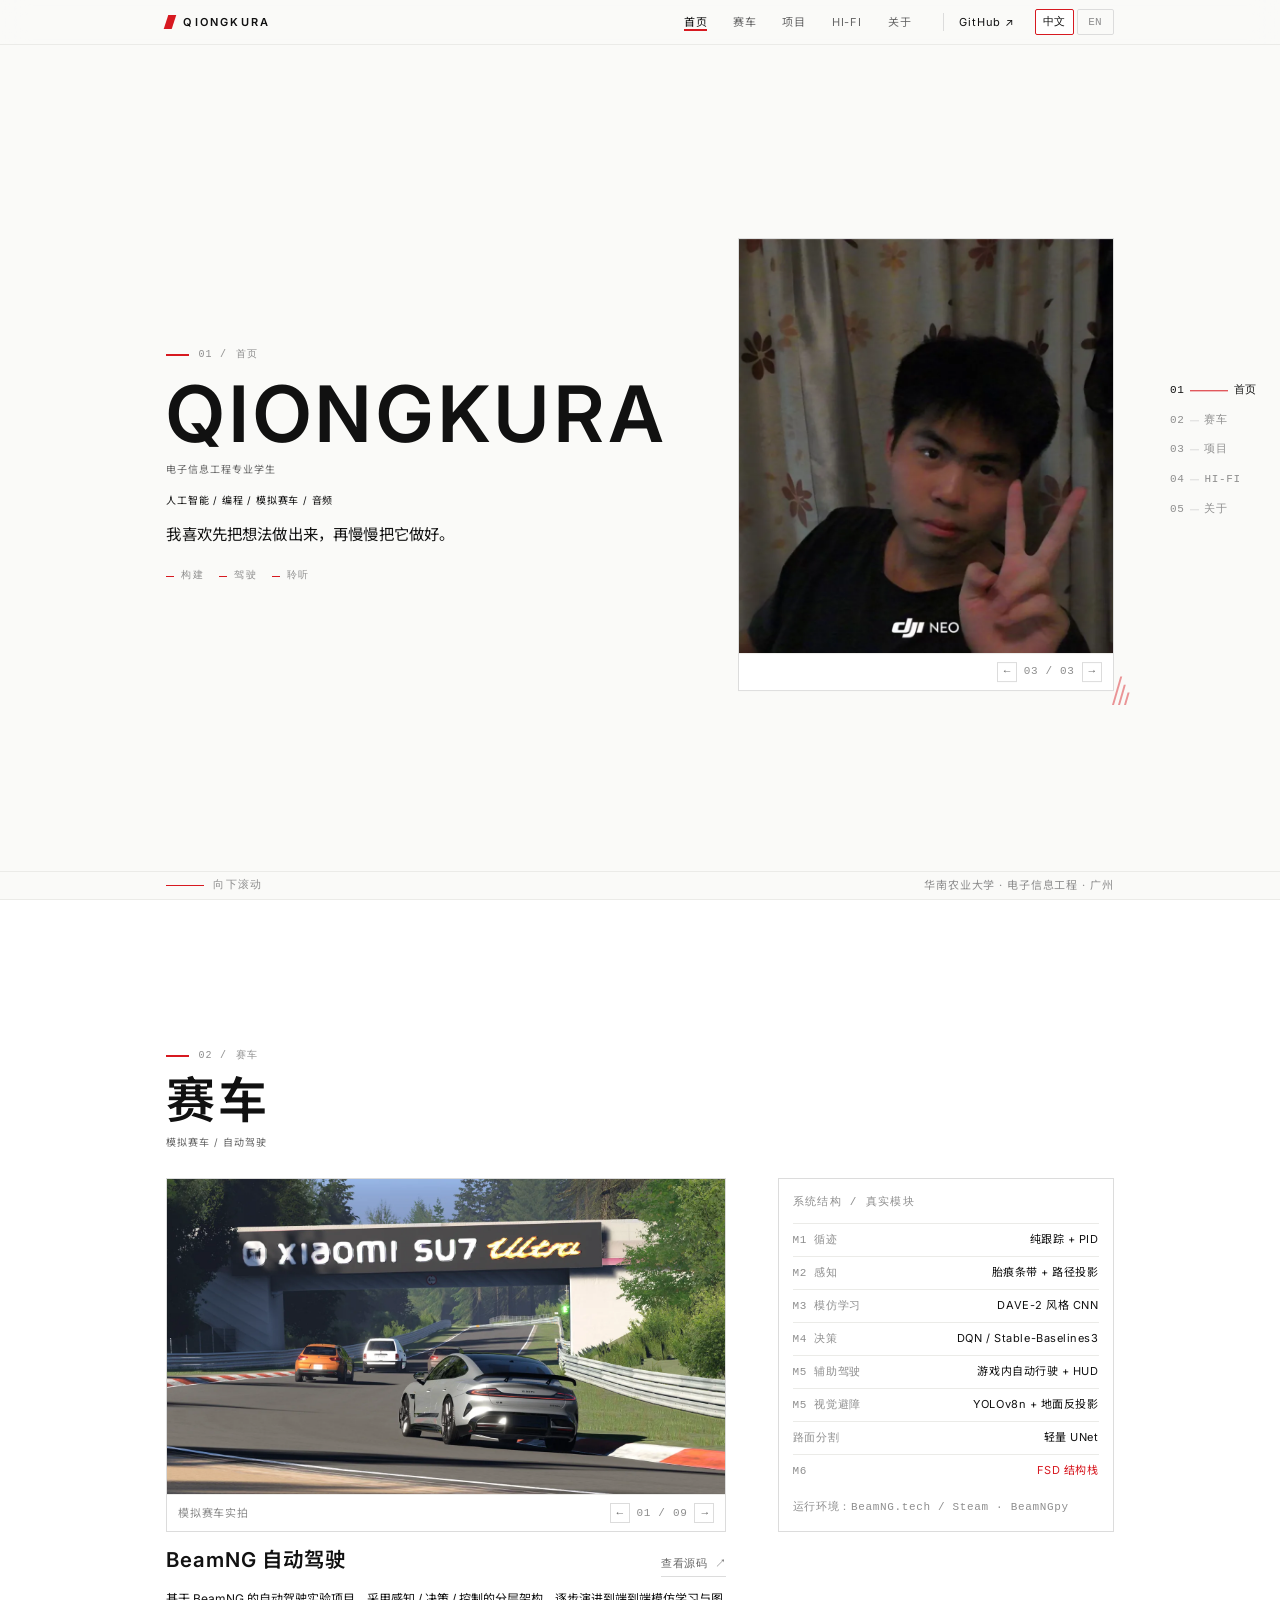
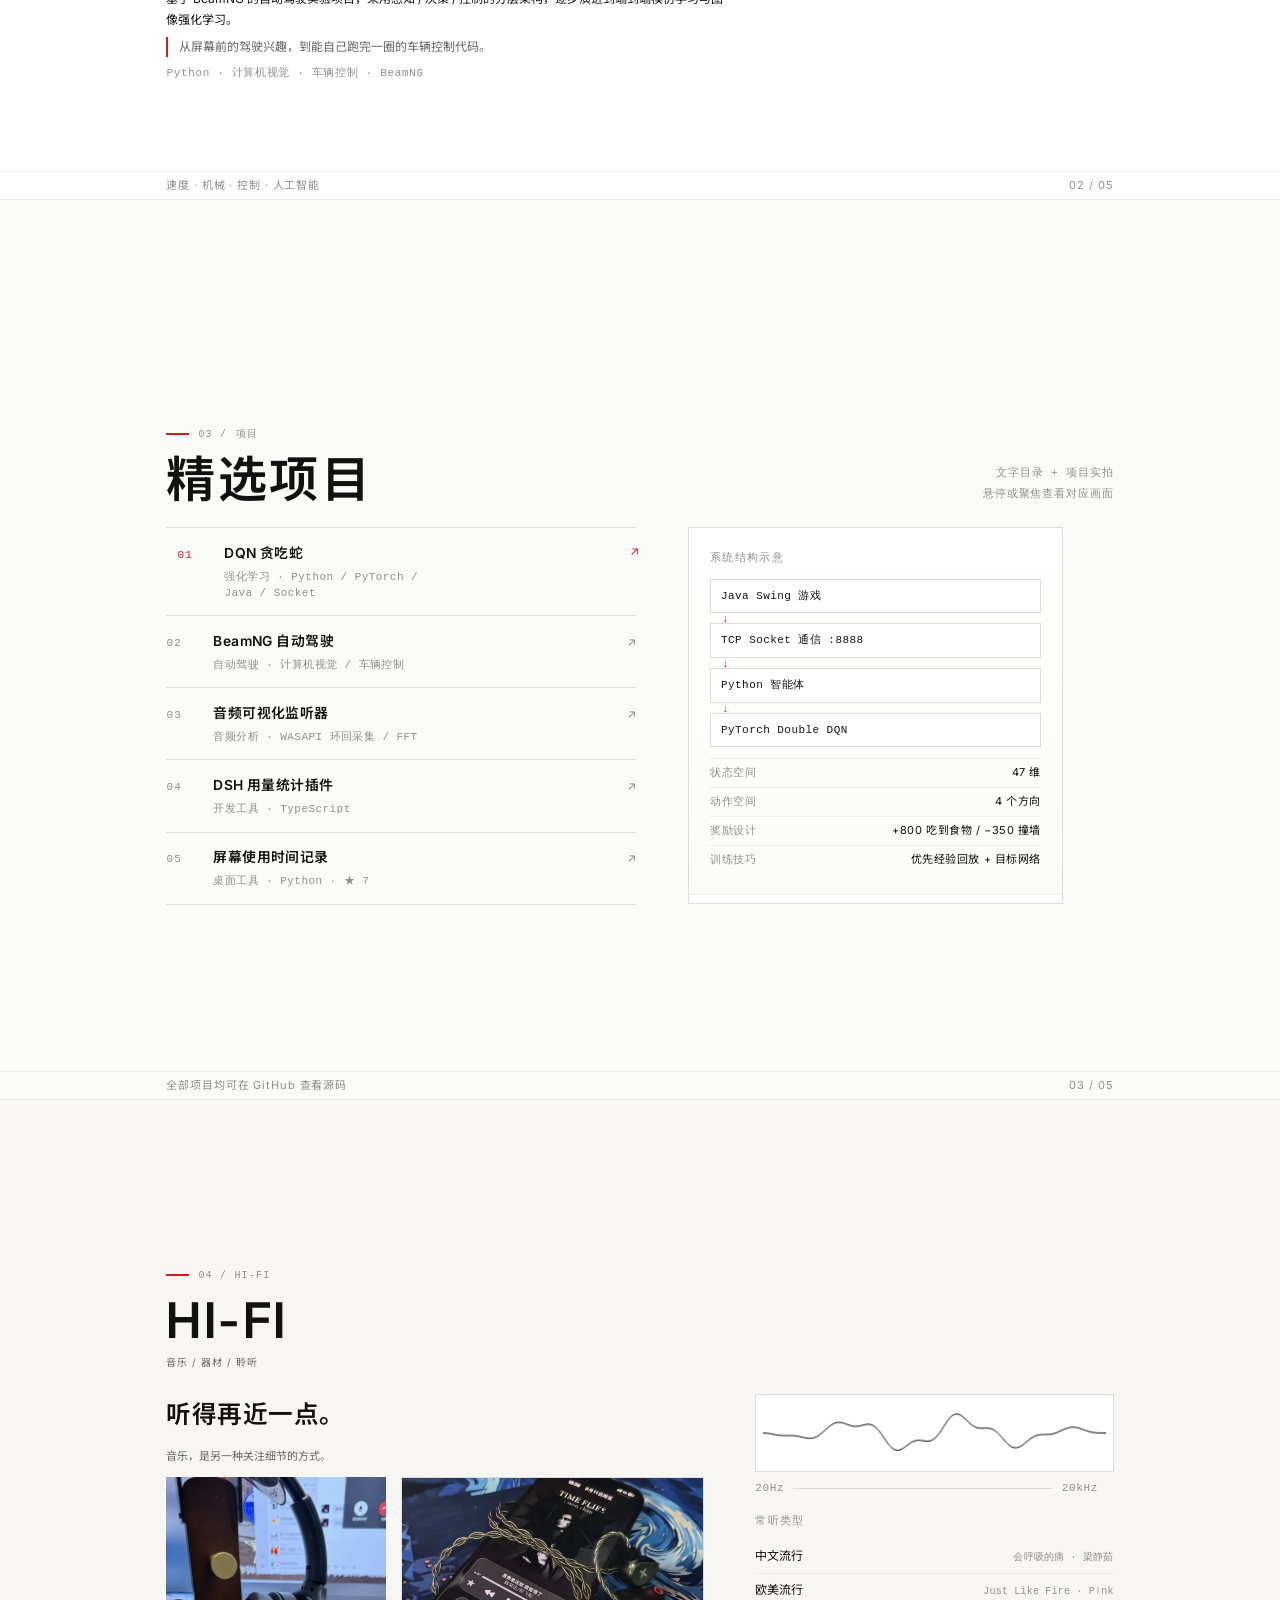
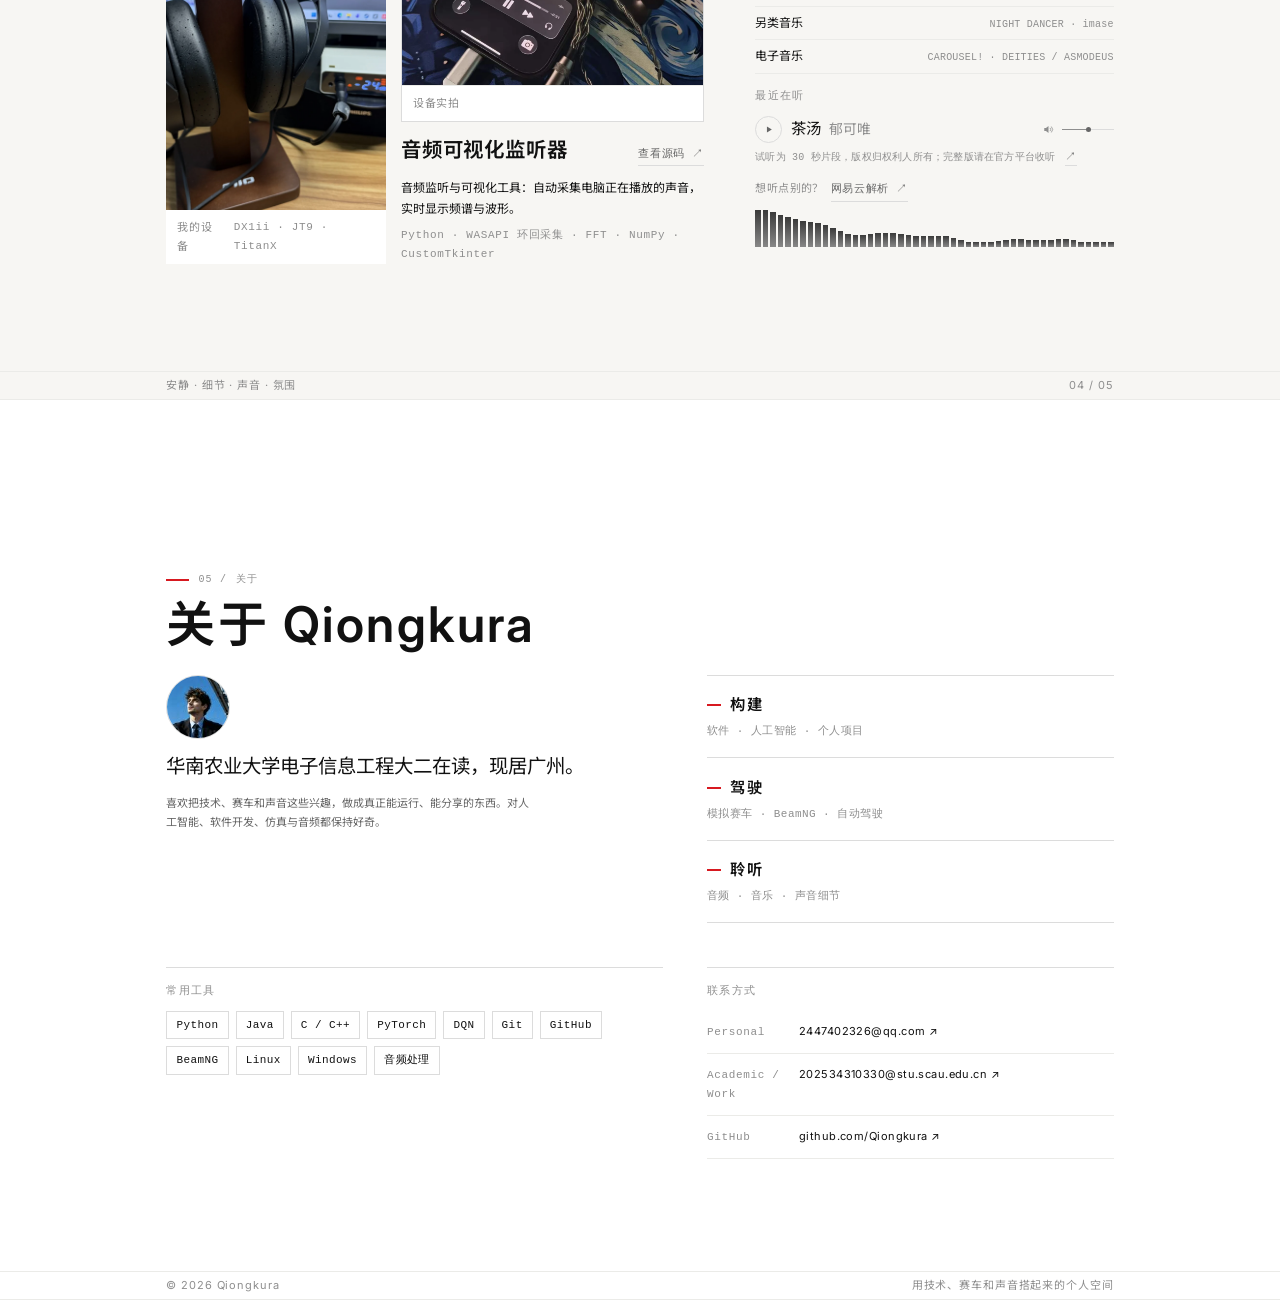
==== commit 833b666f: "Make quality self-serve: click the badge on the player to toggle 320k/lossless - The quality label o" ====
--- a/index.html
+++ b/index.html
@@ -16,7 +16,7 @@
       rel="stylesheet"
     />
     <link rel="preload" as="image" href="assets/home-01.webp" />
-    <link rel="stylesheet" href="styles.css?v=47" />
+    <link rel="stylesheet" href="styles.css?v=48" />
     <script>
       /* 在样式生效前确定语言，避免切换时闪烁 */
       (function () {
@@ -734,6 +734,6 @@
       </section>
     </main>
 
-    <script src="script.js?v=47"></script>
+    <script src="script.js?v=48"></script>
   </body>
 </html>
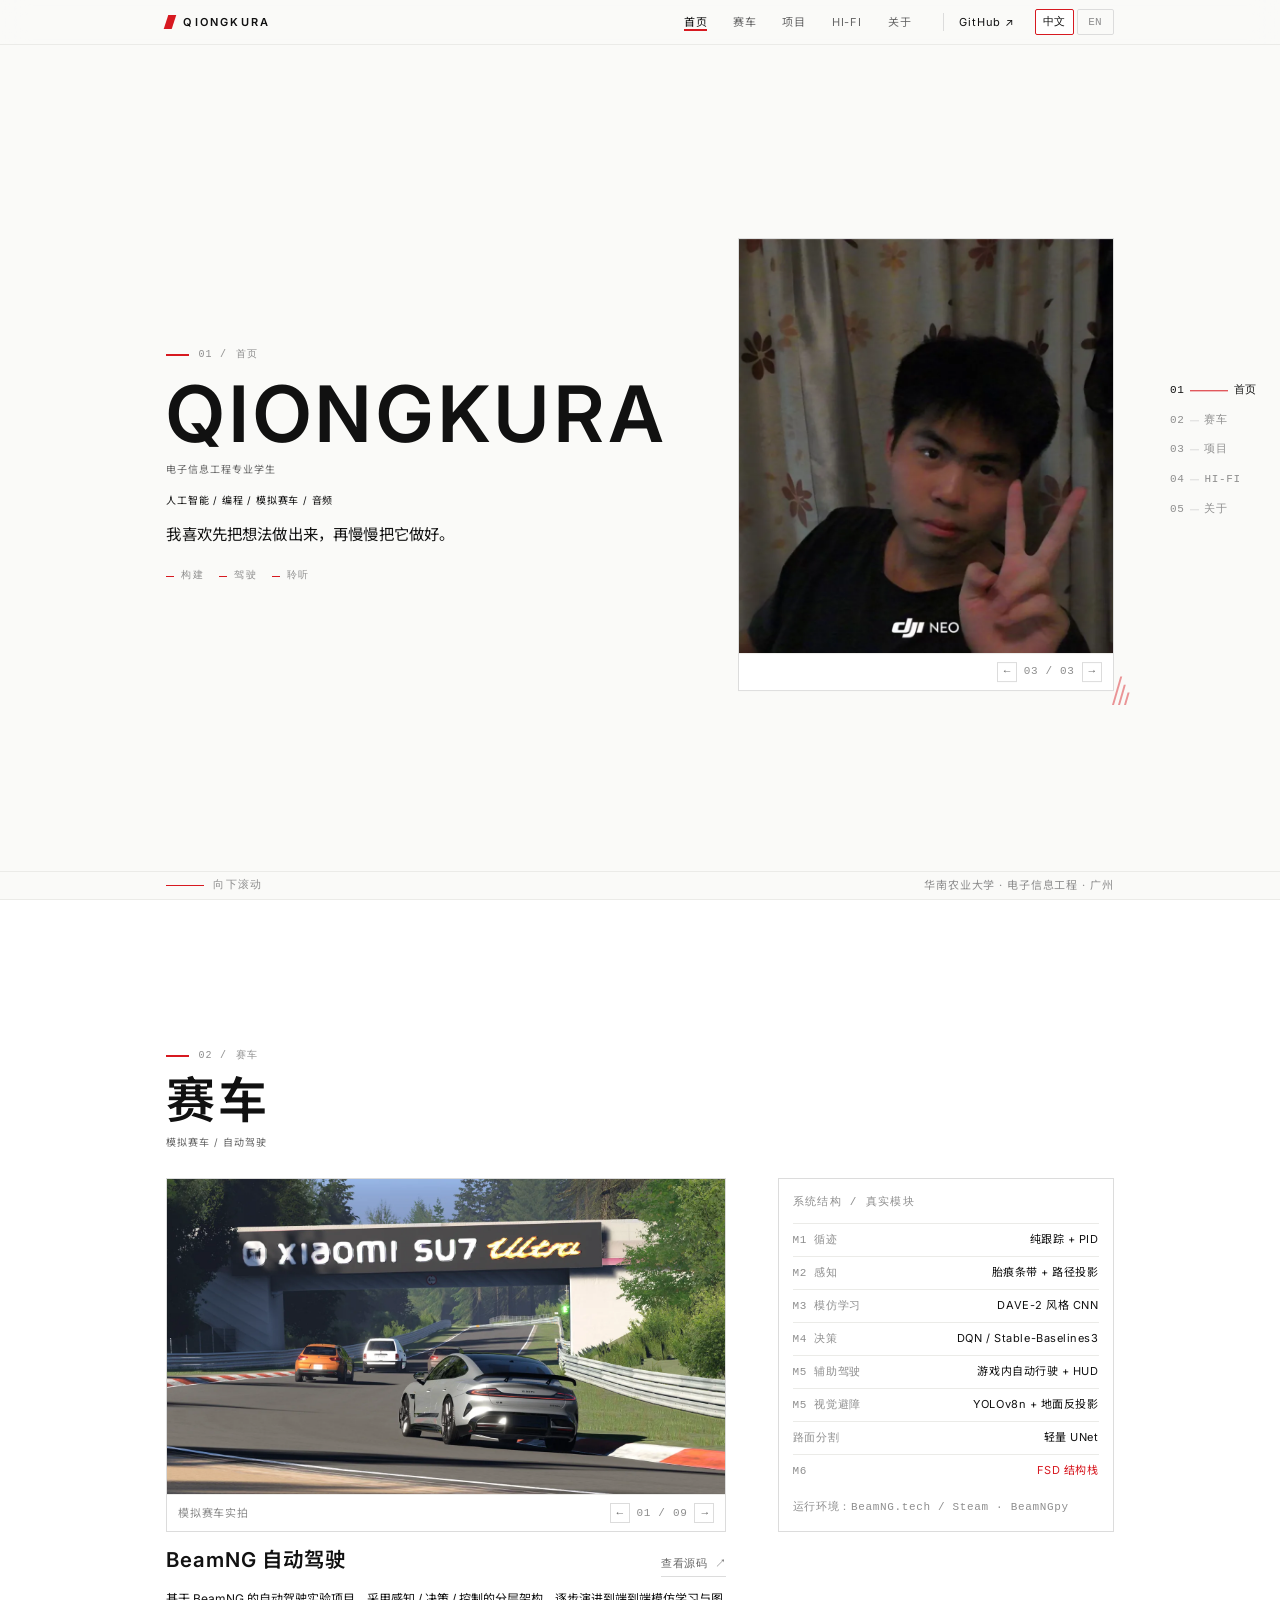
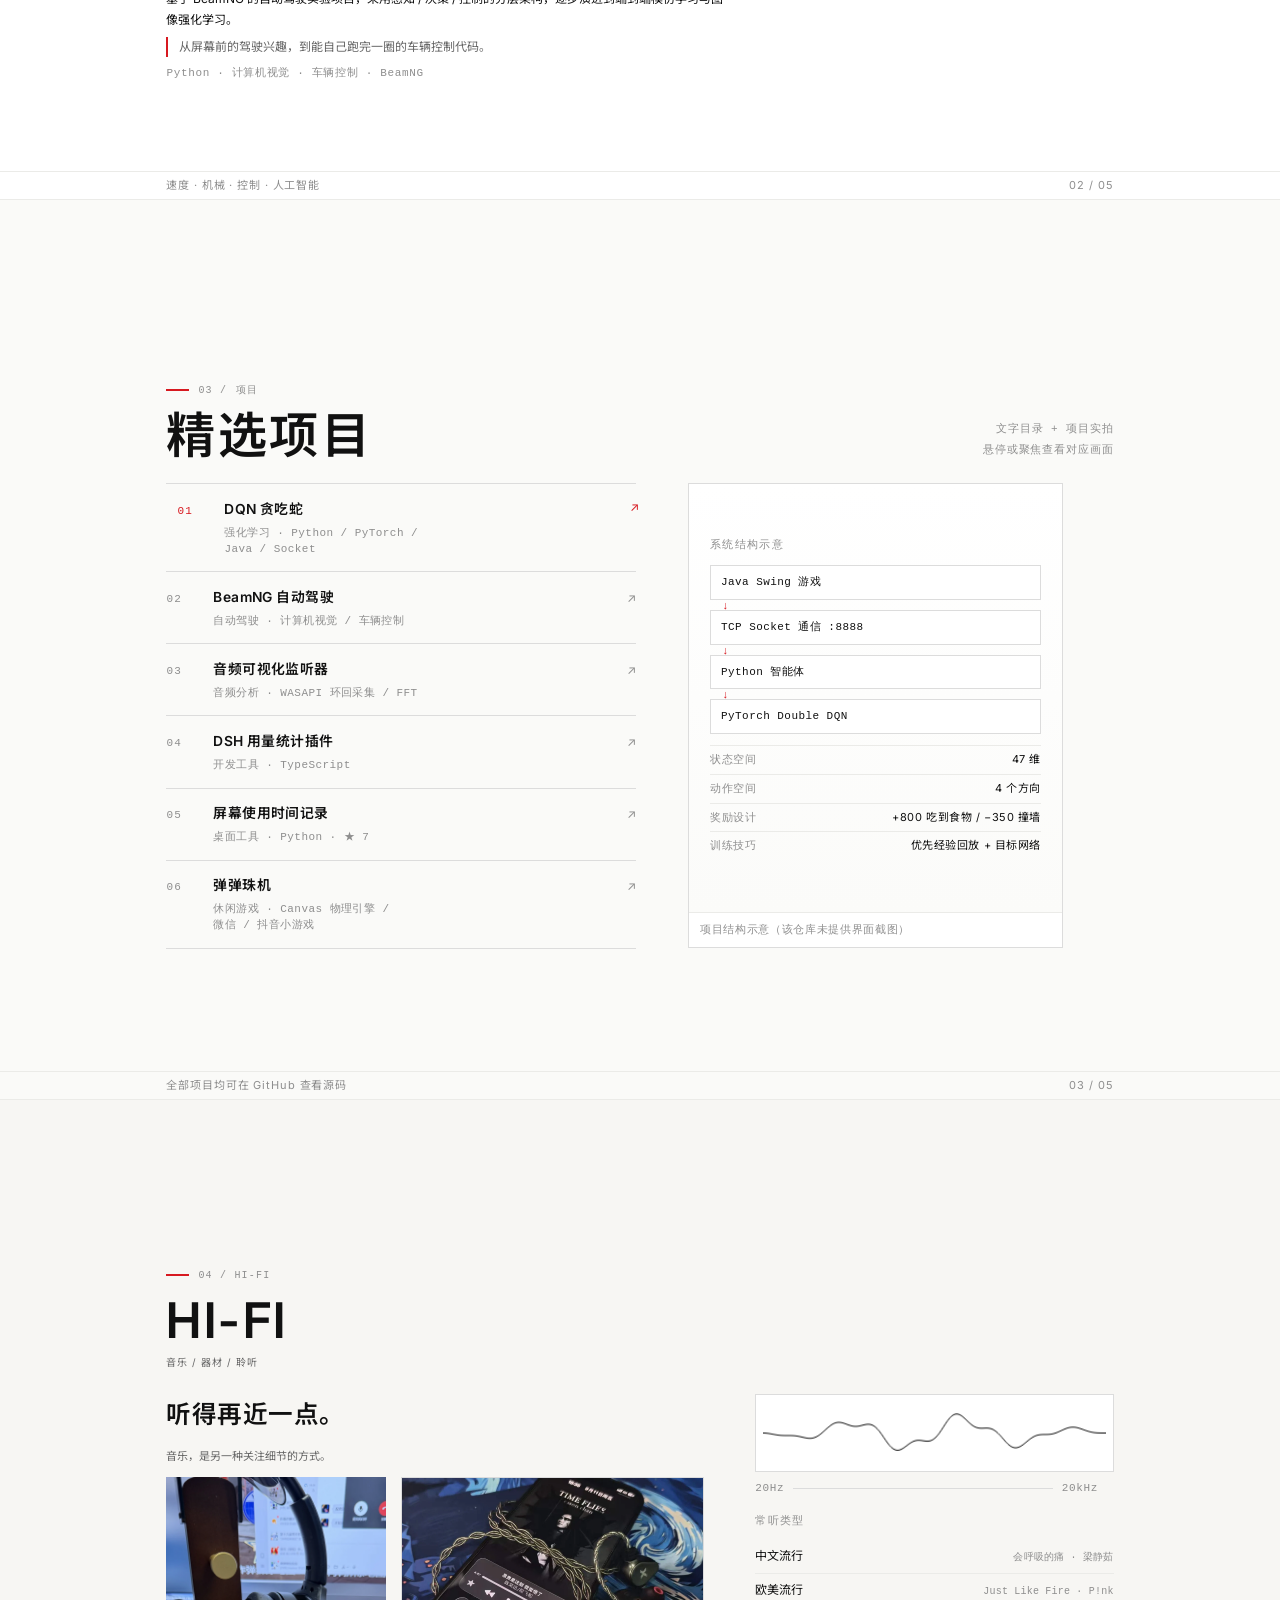
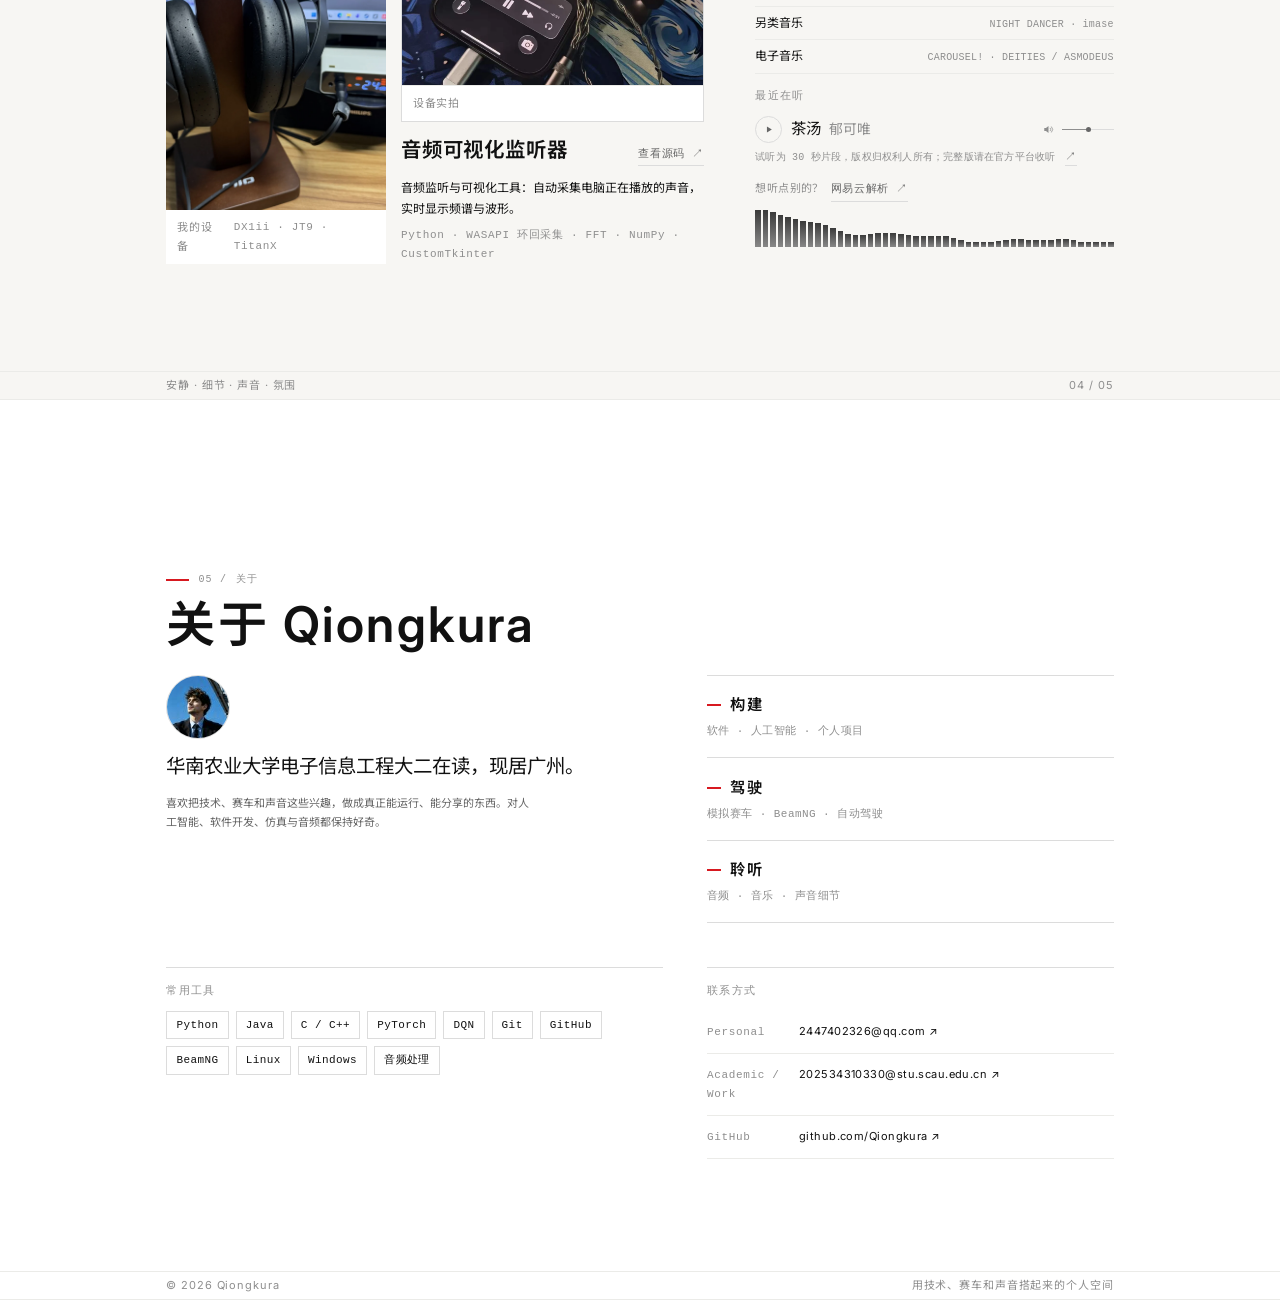
==== commit d90d3e6f: "Add 弹弹珠机 marble machine game: playable at /marble/ + projects entry" ====
--- a/index.html
+++ b/index.html
@@ -308,6 +308,16 @@
                   <span class="work-arrow" aria-hidden="true">↗</span>
                 </a>
               </li>
+              <li>
+                <a class="work-row" href="/marble/" target="_blank" rel="noreferrer" data-work="5" data-aria-zh="打开弹弹珠机,在线试玩" data-aria-en="Open Marble Machine, play in browser">
+                  <span class="work-num">06</span>
+                  <span class="work-name">
+                    <span class="work-title"><span class="zh">弹弹珠机</span><span class="en" lang="en">Marble Machine</span></span>
+                    <em><span class="zh">休闲游戏 · Canvas 物理引擎 /<br class="work-sub-break" />微信 / 抖音小游戏</span><span class="en" lang="en">Casual Game · Canvas physics /<br class="work-sub-break" />WeChat / Douyin minigames</span></em>
+                  </span>
+                  <span class="work-arrow" aria-hidden="true">↗</span>
+                </a>
+              </li>
             </ol>
 
             <div class="work-stage" id="work-stage" aria-hidden="true">
@@ -380,6 +390,28 @@
                   <span class="en" lang="en">Focus Time Tracker · Window and report</span>
                 </figcaption>
               </figure>
+
+              <figure class="work-panel" data-panel="5">
+                <div class="diagram">
+                  <p class="diagram-title"><span class="zh">玩法流程示意</span><span class="en" lang="en">GAMEPLAY DIAGRAM</span></p>
+                  <ol class="diagram-flow">
+                    <li><span class="zh">右下角选投入弹珠数</span><span class="en" lang="en">Pick marbles to invest</span></li>
+                    <li><span class="zh">蓄力发射 · 冲过导流弧角</span><span class="en" lang="en">Charge, launch, ride the arc</span></li>
+                    <li><span class="zh">斜面滚落 · 穿过 LED 钉阵</span><span class="en" lang="en">Roll down through LED pegs</span></li>
+                    <li><span class="zh">落入亮灯洞 = 中奖</span><span class="en" lang="en">Drop into a lit hole = prize</span></li>
+                  </ol>
+                  <dl class="diagram-rows">
+                    <div><dt><span class="zh">倍率档位</span><span class="en" lang="en">Multiplier</span></dt><dd>×2 / ×4 / ×6 / ×8 / ×10</dd></div>
+                    <div><dt><span class="zh">亮灯洞数</span><span class="en" lang="en">Lit holes</span></dt><dd><span class="zh">5 → 4 → 3 → 2 → 1</span><span class="en" lang="en">5 → 4 → 3 → 2 → 1</span></dd></div>
+                    <div><dt><span class="zh">中奖奖励</span><span class="en" lang="en">Prize</span></dt><dd><span class="zh">投入 × 倍率 颗弹珠</span><span class="en" lang="en">invest × mult marbles</span></dd></div>
+                    <div><dt><span class="zh">弹珠库</span><span class="en" lang="en">Marble bank</span></dt><dd><span class="zh">每局 20 颗</span><span class="en" lang="en">20 per round</span></dd></div>
+                  </dl>
+                </div>
+                <figcaption>
+                  <span class="zh">弹弹珠机 · 街机弹珠玩法</span>
+                  <span class="en" lang="en">Marble Machine · arcade marbles</span>
+                </figcaption>
+              </figure>
             </div>
 
             <aside class="work-brief" id="work-brief" aria-label="项目简介">
@@ -452,6 +484,20 @@
                     <li><span class="zh">网站靠窗口标题 + 浏览器历史库本地匹配（Chrome / Edge / Firefox），全程不联网；SQLite WAL 支持读写并发</span><span class="en" lang="en">Websites matched locally via window title + browser history (Chrome / Edge / Firefox), never online; SQLite WAL for concurrent reads</span></li>
                 </ul>
                 <p class="brief-tech">Python · Win32 API · SQLite</p>
+              </article>
+              <article class="work-brief-item" data-brief="5">
+                <p class="brief-kicker">06 / <span class="zh">休闲游戏</span><span class="en" lang="en">Casual Game</span></p>
+                <h3 class="brief-title"><span class="zh">弹弹珠机</span><span class="en" lang="en">Marble Machine</span></h3>
+                <p class="brief-desc">
+                  <span class="zh">复刻线下「玻璃珠自动贩卖游艺机」：右下角选投入弹珠数定倍率，按住蓄力把弹珠从弹道向上弹，沿斜面滚落穿过 LED 钉阵，从亮灯的洞滑落就中奖。一套代码同时跑网页、微信小游戏和抖音小游戏。</span>
+                  <span class="en" lang="en">A web remake of the arcade marble prize machine: pick how many marbles to invest for a higher multiplier, launch one up the spring lane, let it roll down a tilted field of LED pegs — land in a lit hole to win. One codebase runs on web, WeChat and Douyin minigames.</span>
+                </p>
+                <ul class="brief-points">
+                    <li><span class="zh">投入越多倍率越高（×2→×10），亮灯的洞越少，中奖赢回 投入×倍率 颗弹珠</span><span class="en" lang="en">Invest more for a higher multiplier (×2→×10) with fewer lit holes; wins pay invest × multiplier marbles</span></li>
+                    <li><span class="zh">自研 Canvas 物理引擎：斜面低重力滚珠、导流弧角、子步防穿透、单珠发射道</span><span class="en" lang="en">Custom Canvas physics: tilted low-gravity rolling, deflector arcs, substepped anti-tunnelling, single-marble lane</span></li>
+                    <li><span class="zh">零依赖零构建：命名空间模块 + 平台适配层，网页 / 微信 / 抖音三端同源运行</span><span class="en" lang="en">Zero deps, zero build: namespaced modules + platform adapter run the same source on web, WeChat and Douyin</span></li>
+                </ul>
+                <p class="brief-tech">Canvas · 自研物理引擎 · 微信小游戏 · 抖音小游戏</p>
               </article>
             </aside>
           </div>
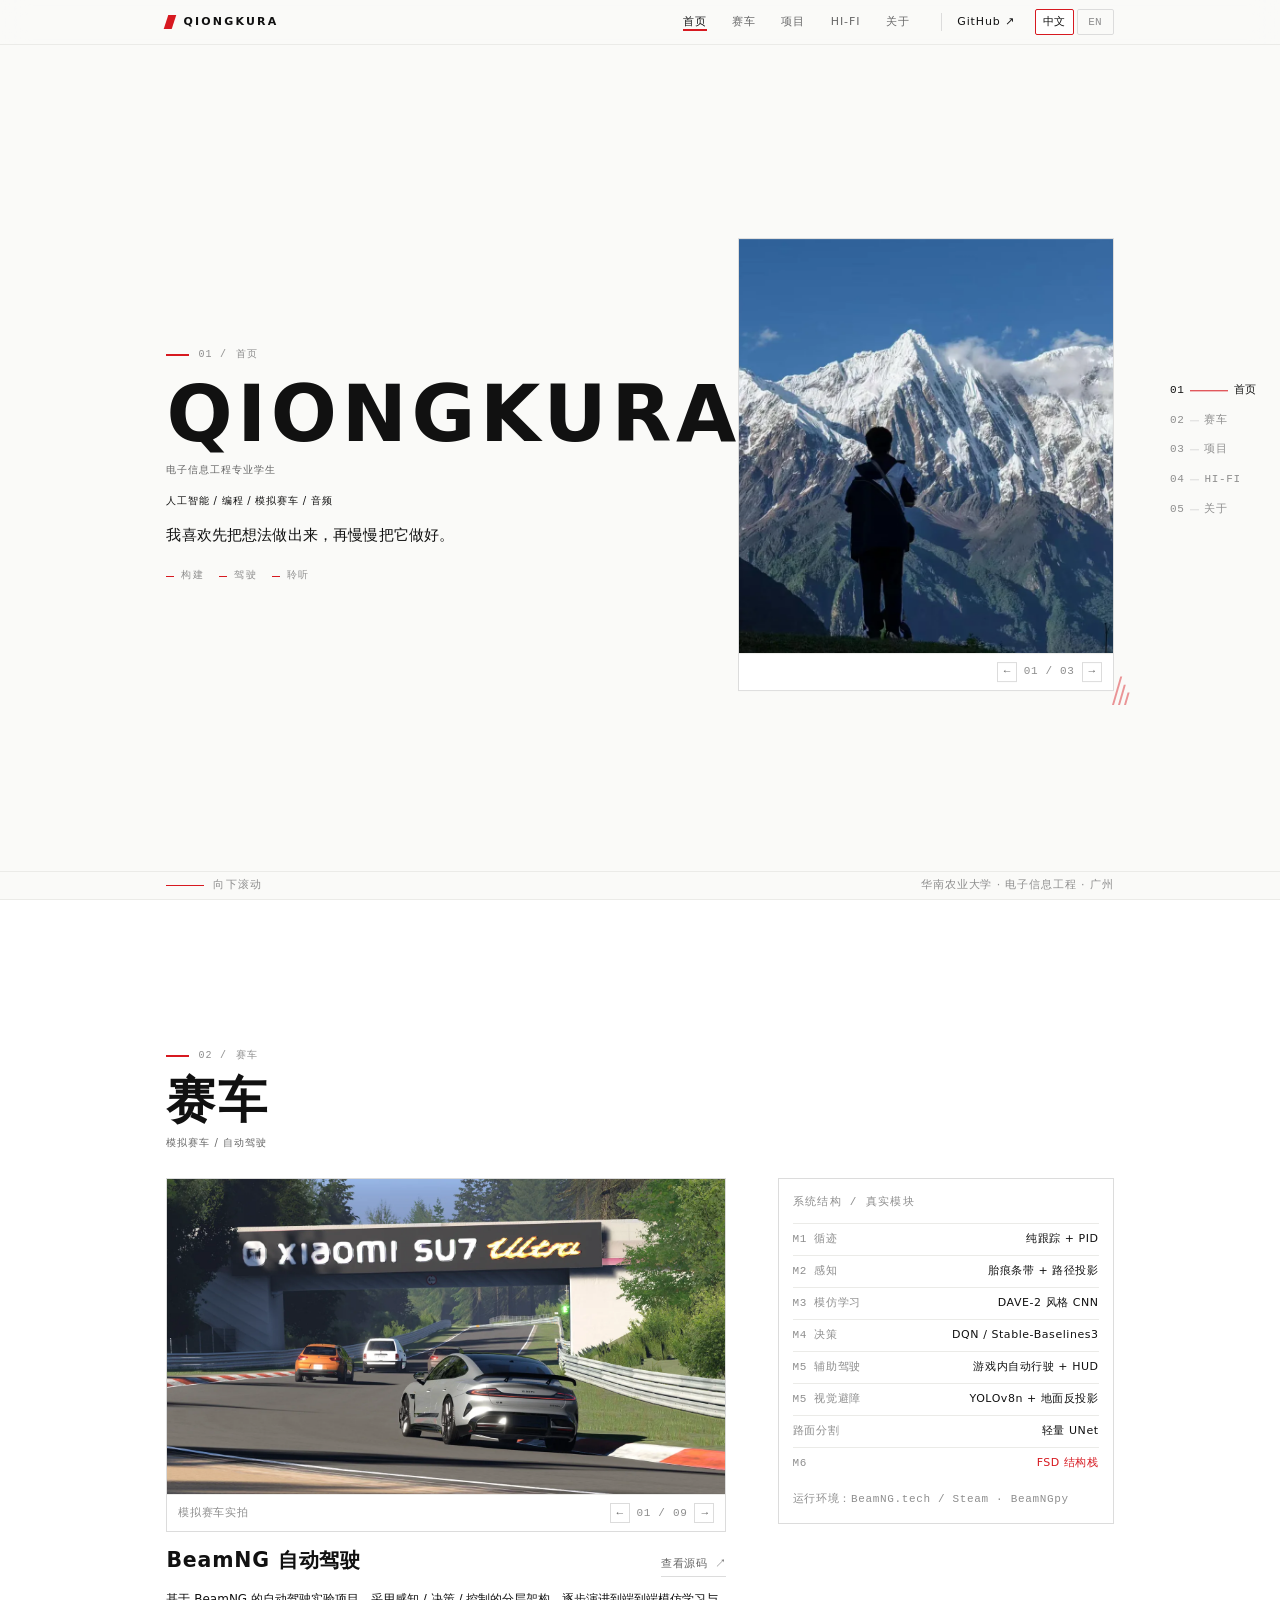
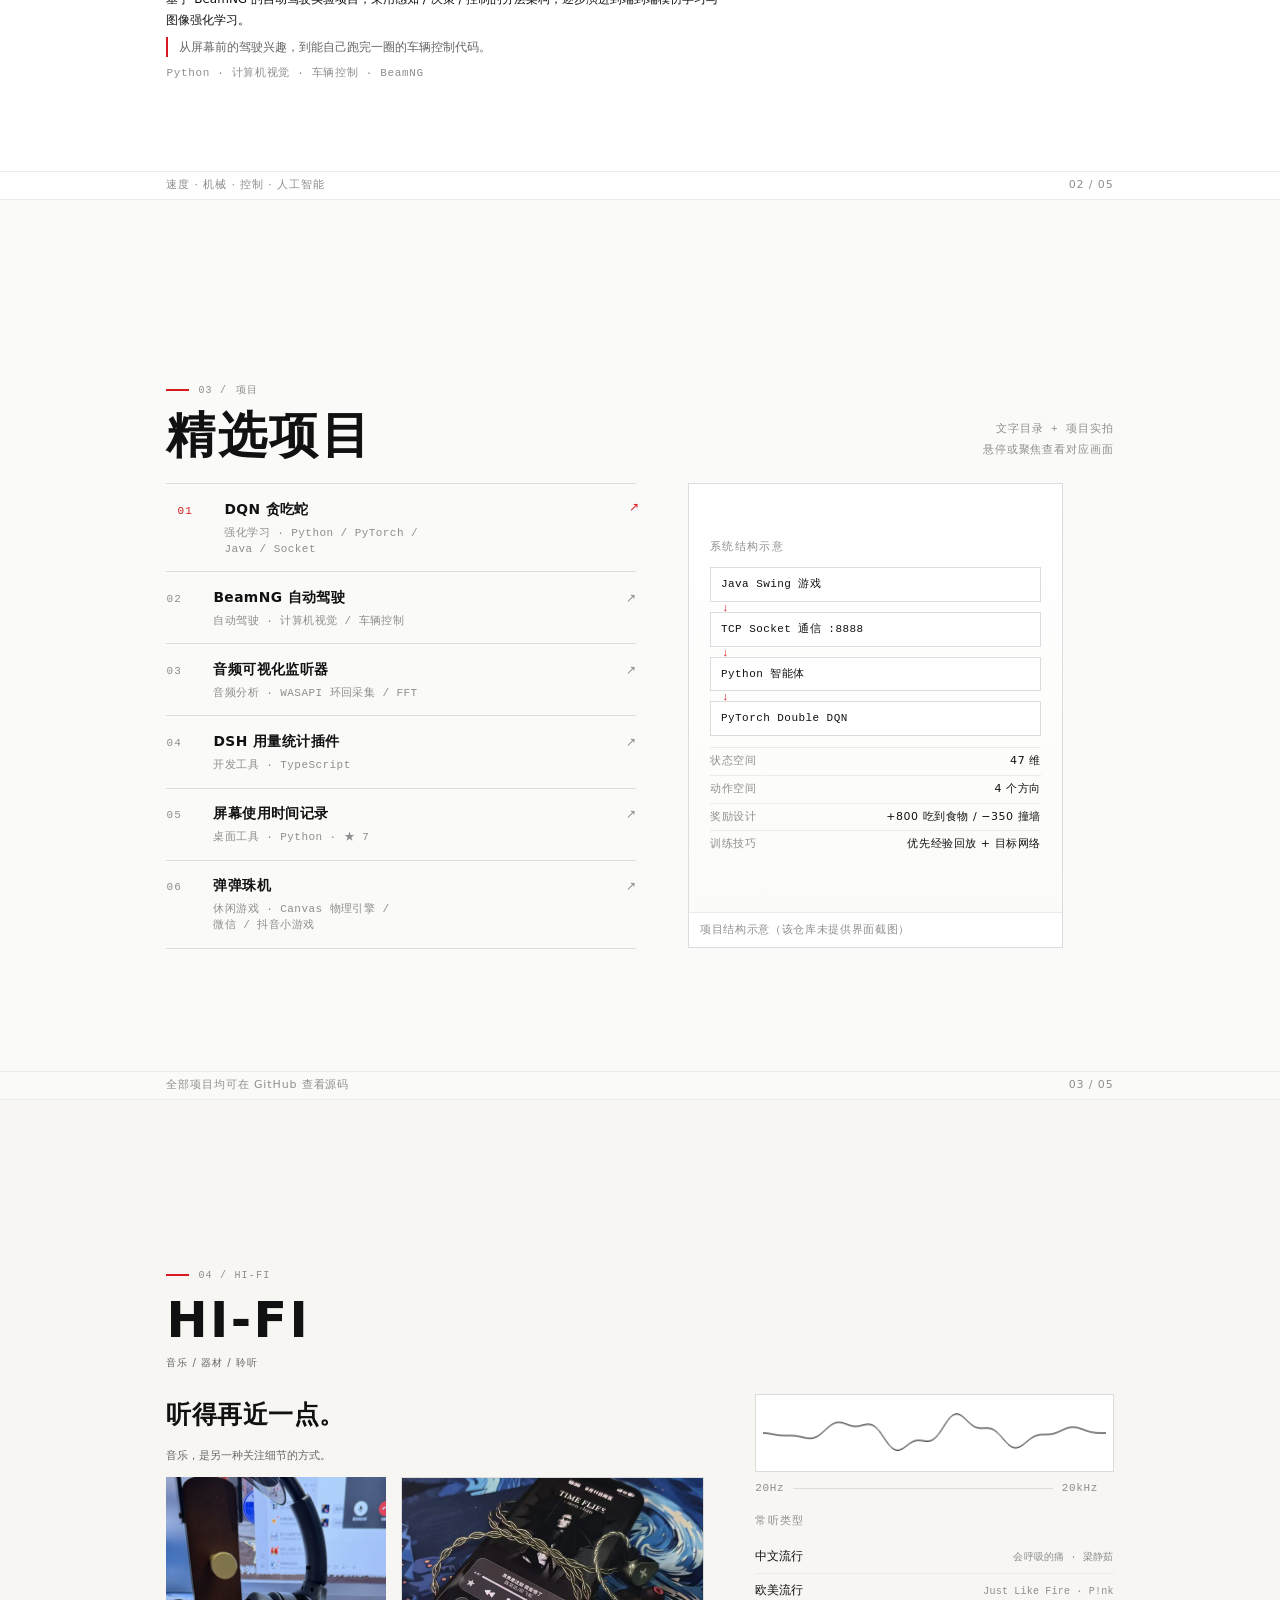
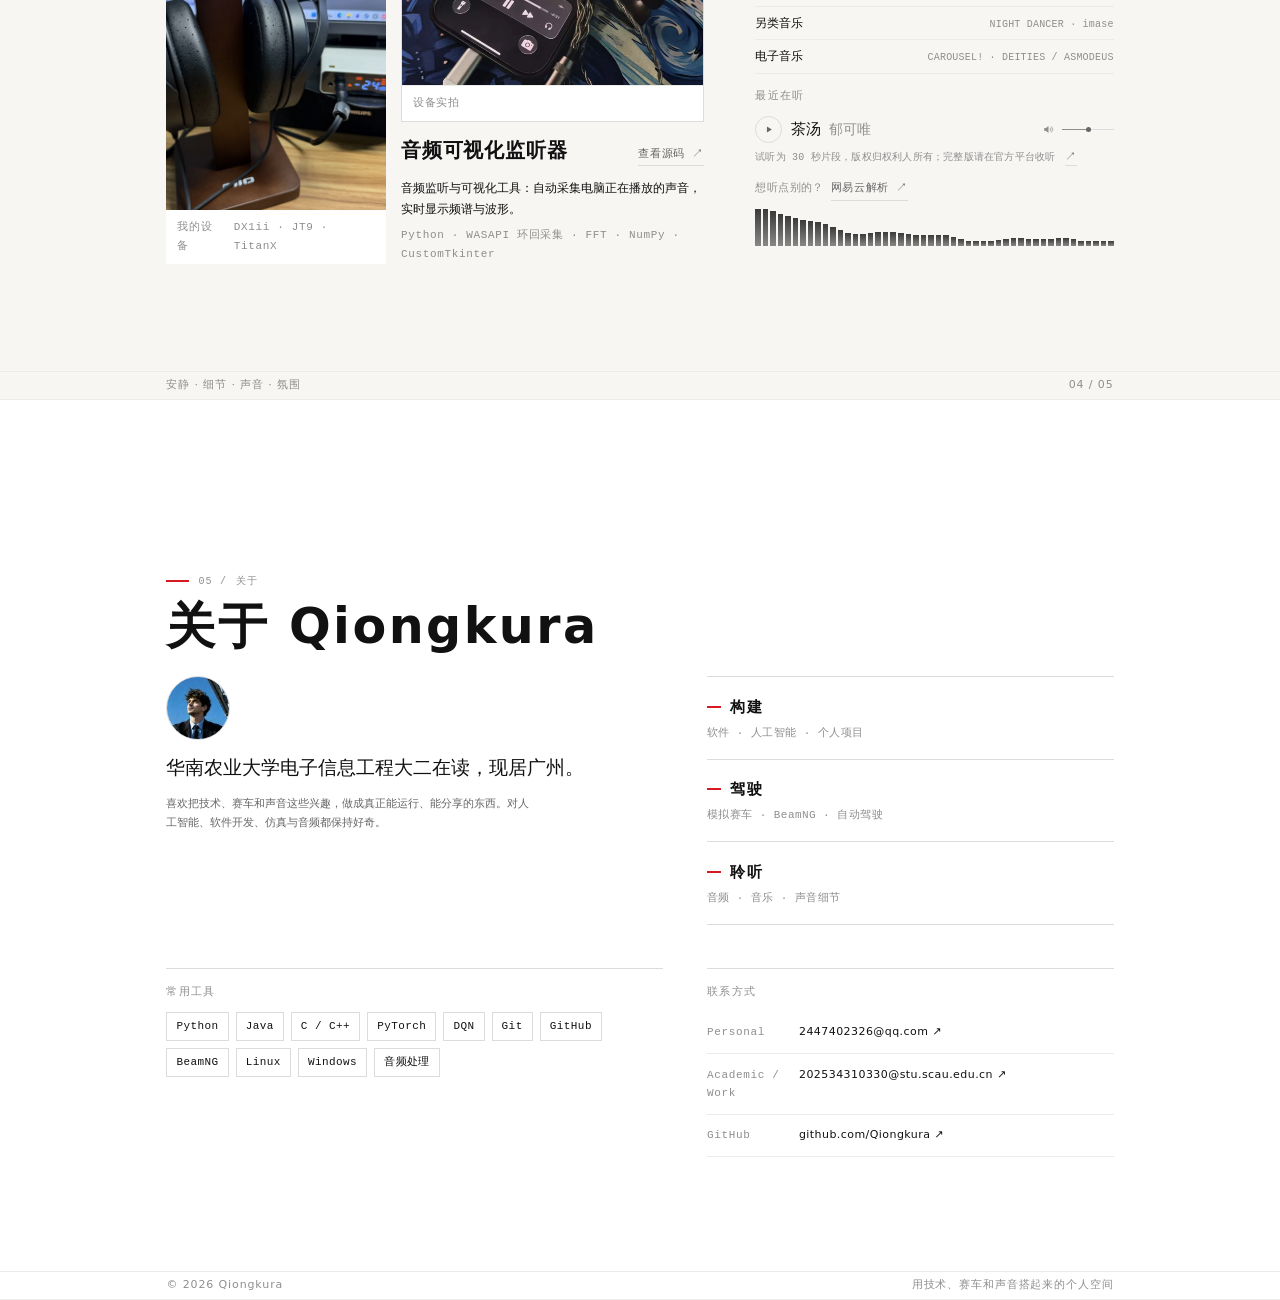
==== commit 7d9dc014: "Perf: drop render-blocking Google Fonts (hangs in CN), switch to system font stack" ====
--- a/index.html
+++ b/index.html
@@ -9,14 +9,9 @@
       content="Qiongkura 的个人主页：华南农业大学电子信息工程学生，关注人工智能、软件开发、模拟赛车与音频技术。"
     />
     <meta name="theme-color" content="#fafaf8" />
-    <link rel="preconnect" href="https://fonts.googleapis.com" />
-    <link rel="preconnect" href="https://fonts.gstatic.com" crossorigin />
-    <link
-      href="https://fonts.googleapis.com/css2?family=Inter:wght@400;500;600;700&family=Noto+Sans+SC:wght@400;500;700&display=swap"
-      rel="stylesheet"
-    />
+    <!-- 字体改用系统栈(国内访问 Google Fonts 阻塞首屏,已移除):见 styles.css --sans -->
     <link rel="preload" as="image" href="assets/home-01.webp" />
-    <link rel="stylesheet" href="styles.css?v=48" />
+    <link rel="stylesheet" href="styles.css?v=49" />
     <script>
       /* 在样式生效前确定语言，避免切换时闪烁 */
       (function () {
@@ -401,7 +396,7 @@
                     <li><span class="zh">落入亮灯洞 = 中奖</span><span class="en" lang="en">Drop into a lit hole = prize</span></li>
                   </ol>
                   <dl class="diagram-rows">
-                    <div><dt><span class="zh">倍率档位</span><span class="en" lang="en">Multiplier</span></dt><dd>×2 / ×4 / ×6 / ×8 / ×10</dd></div>
+                    <div><dt><span class="zh">倍率档位</span><span class="en" lang="en">Multiplier</span></dt><dd>×2 / ×3 / ×4 / ×5 / ×6</dd></div>
                     <div><dt><span class="zh">亮灯洞数</span><span class="en" lang="en">Lit holes</span></dt><dd><span class="zh">5 → 4 → 3 → 2 → 1</span><span class="en" lang="en">5 → 4 → 3 → 2 → 1</span></dd></div>
                     <div><dt><span class="zh">中奖奖励</span><span class="en" lang="en">Prize</span></dt><dd><span class="zh">投入 × 倍率 颗弹珠</span><span class="en" lang="en">invest × mult marbles</span></dd></div>
                     <div><dt><span class="zh">弹珠库</span><span class="en" lang="en">Marble bank</span></dt><dd><span class="zh">每局 20 颗</span><span class="en" lang="en">20 per round</span></dd></div>
@@ -493,7 +488,7 @@
                   <span class="en" lang="en">A web remake of the arcade marble prize machine: pick how many marbles to invest for a higher multiplier, launch one up the spring lane, let it roll down a tilted field of LED pegs — land in a lit hole to win. One codebase runs on web, WeChat and Douyin minigames.</span>
                 </p>
                 <ul class="brief-points">
-                    <li><span class="zh">投入越多倍率越高（×2→×10），亮灯的洞越少，中奖赢回 投入×倍率 颗弹珠</span><span class="en" lang="en">Invest more for a higher multiplier (×2→×10) with fewer lit holes; wins pay invest × multiplier marbles</span></li>
+                    <li><span class="zh">投入越多倍率越高（×2→×6），亮灯的洞越少，中奖赢回 投入×倍率 颗弹珠</span><span class="en" lang="en">Invest more for a higher multiplier (×2→×6) with fewer lit holes; wins pay invest × multiplier marbles</span></li>
                     <li><span class="zh">自研 Canvas 物理引擎：斜面低重力滚珠、导流弧角、子步防穿透、单珠发射道</span><span class="en" lang="en">Custom Canvas physics: tilted low-gravity rolling, deflector arcs, substepped anti-tunnelling, single-marble lane</span></li>
                     <li><span class="zh">零依赖零构建：命名空间模块 + 平台适配层，网页 / 微信 / 抖音三端同源运行</span><span class="en" lang="en">Zero deps, zero build: namespaced modules + platform adapter run the same source on web, WeChat and Douyin</span></li>
                 </ul>
--- a/styles.css
+++ b/styles.css
@@ -18,7 +18,7 @@
   --bar-h: clamp(44px, calc(2.4 * var(--u)), 150px);
   --maxw: clamp(280px, 74vw, 3000px);
 
-  --sans: 'Inter', 'Helvetica Neue', Arial, 'Noto Sans SC', 'PingFang SC', 'Microsoft YaHei', sans-serif;
+  --sans: system-ui, -apple-system, 'Segoe UI', 'PingFang SC', 'Hiragino Sans GB', 'Microsoft YaHei', 'Noto Sans SC', sans-serif;
   --mono: ui-monospace, SFMono-Regular, Menlo, Consolas, 'Liberation Mono', monospace;
 
   --ease: cubic-bezier(.22, .61, .36, 1); --u: min(1vw, 1.6vh); }
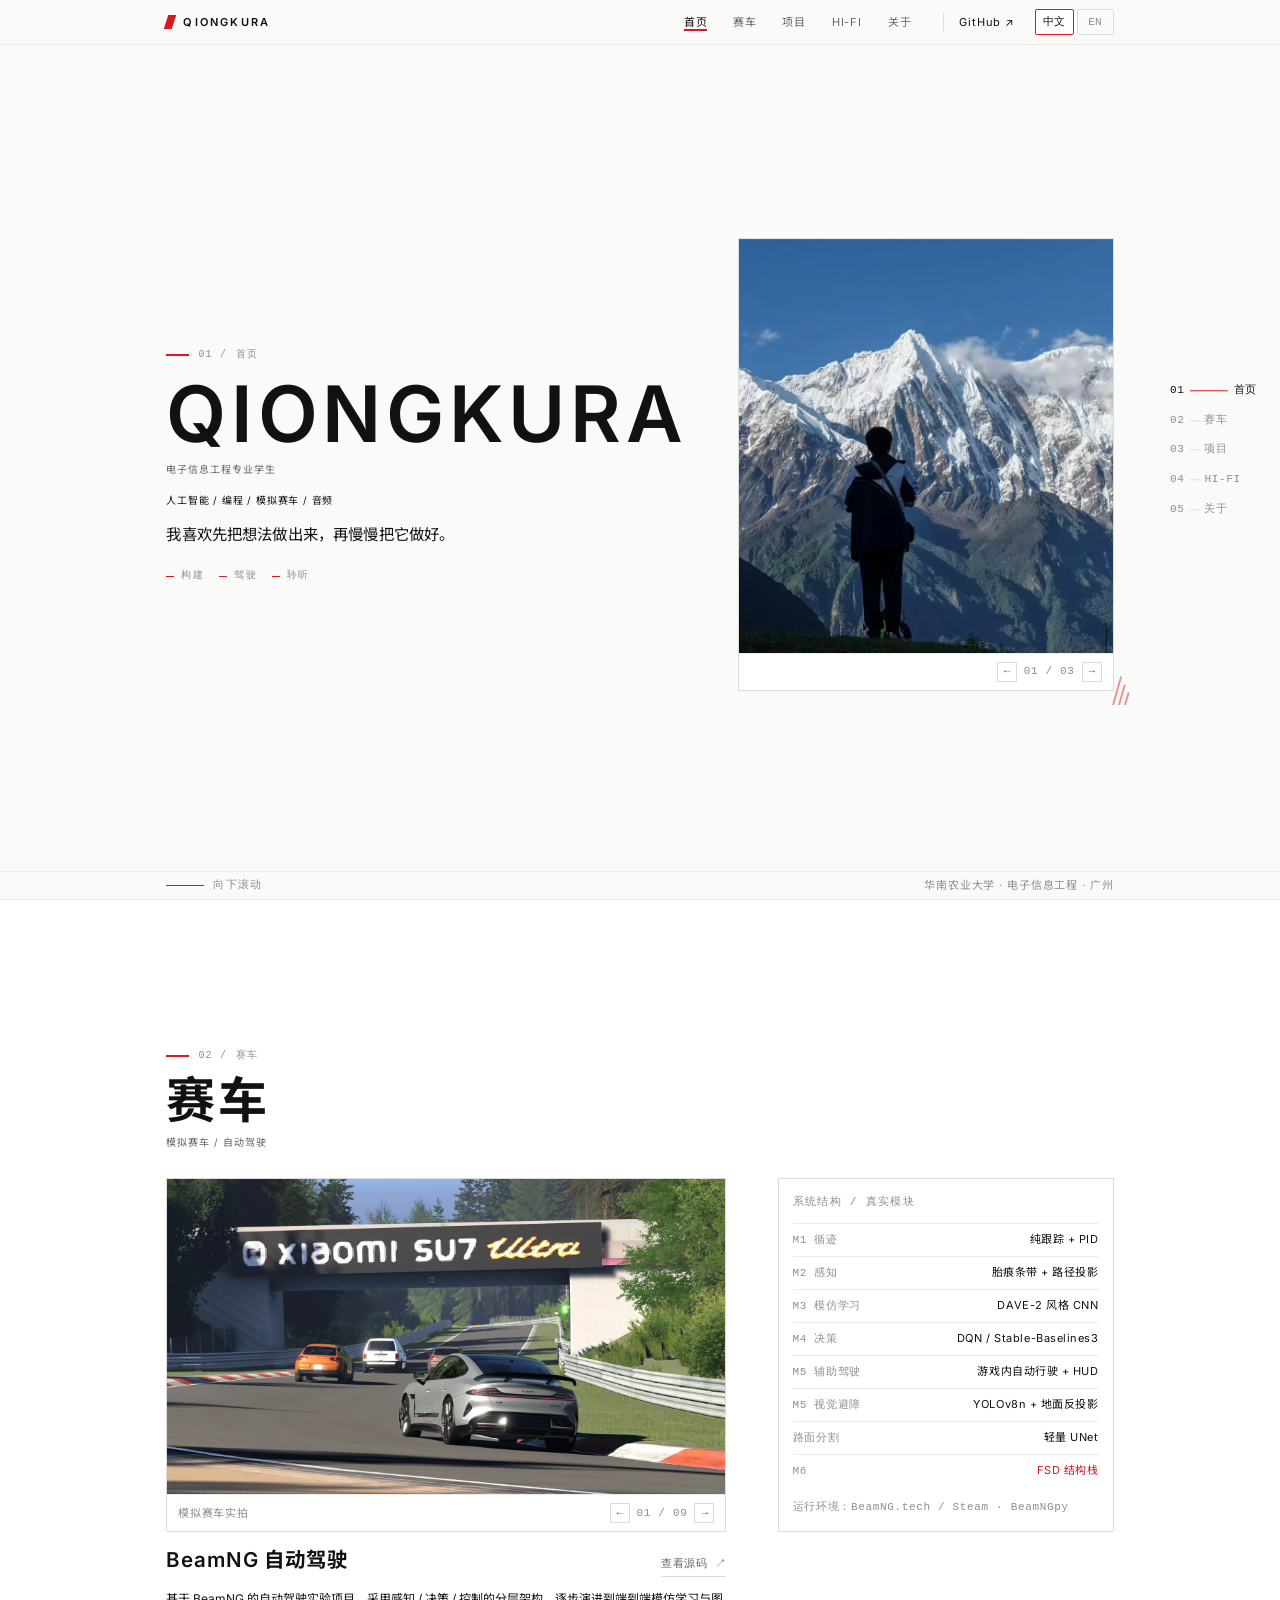
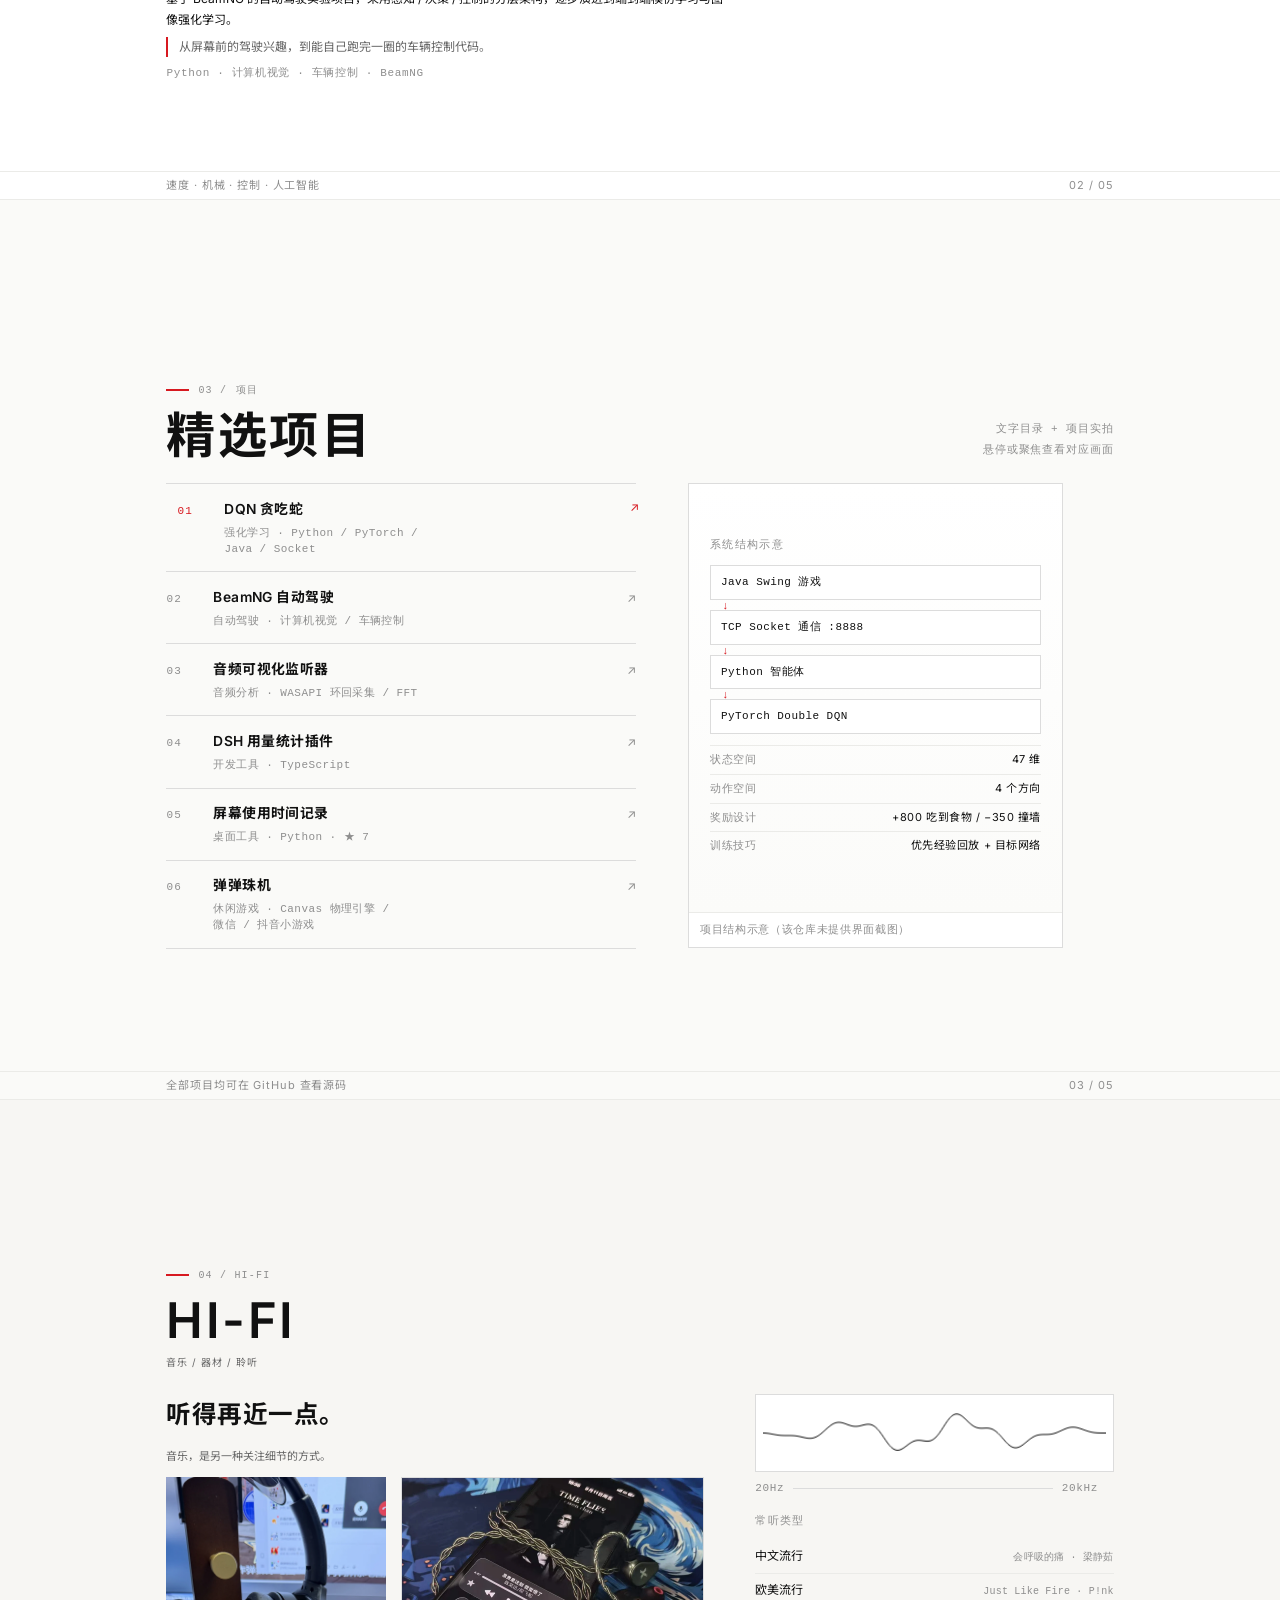
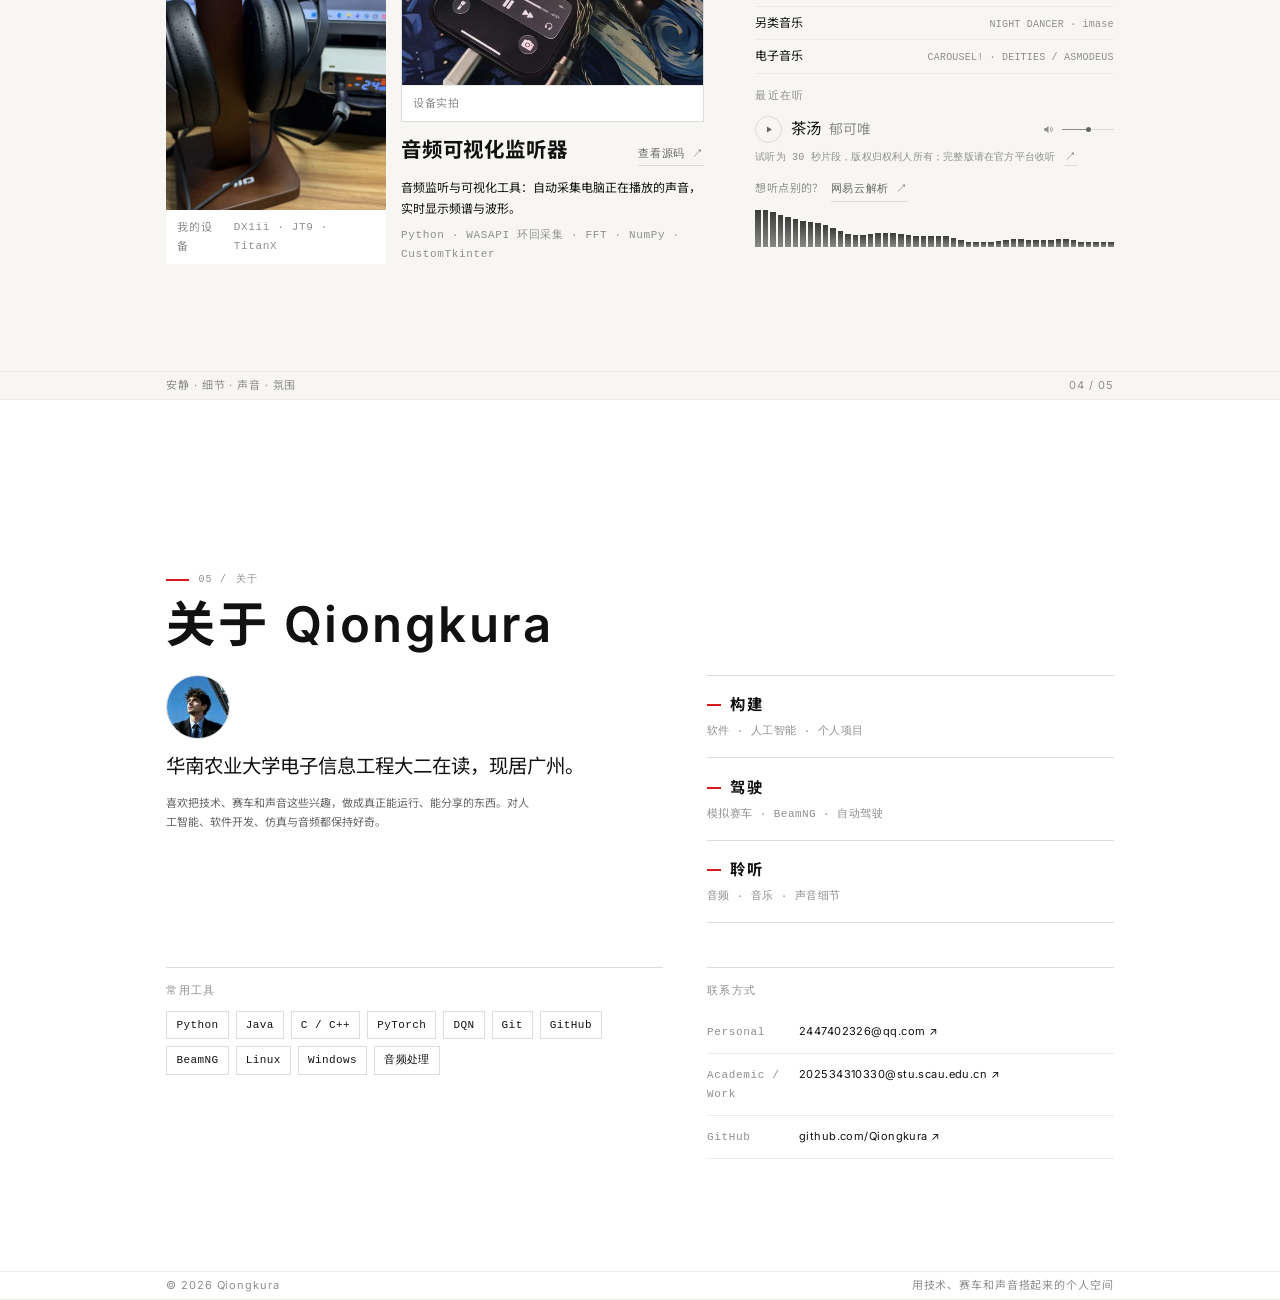
==== commit 203ab843: "Self-host subsetted Inter + Noto Sans SC woff2 (460KB, swap, no third-party font requests); CN deplo" ====
--- a/index.html
+++ b/index.html
@@ -9,9 +9,11 @@
       content="Qiongkura 的个人主页：华南农业大学电子信息工程学生，关注人工智能、软件开发、模拟赛车与音频技术。"
     />
     <meta name="theme-color" content="#fafaf8" />
-    <!-- 字体改用系统栈(国内访问 Google Fonts 阻塞首屏,已移除):见 styles.css --sans -->
+    <!-- 字体自托管(子集化 woff2,同域加载无墙):tools/make-fonts.py 生成 -->
+    <link rel="preload" as="font" type="font/woff2" href="fonts/noto-400.woff2" crossorigin />
+    <link rel="preload" as="font" type="font/woff2" href="fonts/inter-400.woff2" crossorigin />
     <link rel="preload" as="image" href="assets/home-01.webp" />
-    <link rel="stylesheet" href="styles.css?v=49" />
+    <link rel="stylesheet" href="styles.css?v=50" />
     <script>
       /* 在样式生效前确定语言，避免切换时闪烁 */
       (function () {
--- a/styles.css
+++ b/styles.css
@@ -1,3 +1,11 @@
+/* 自托管字体(按站点用字子集化;改文案后运行 tools/make-fonts.py 重新生成) */
+@font-face { font-family: 'Inter'; font-style: normal; font-weight: 400; font-display: swap; src: url('fonts/inter-400.woff2') format('woff2'); }
+@font-face { font-family: 'Inter'; font-style: normal; font-weight: 500; font-display: swap; src: url('fonts/inter-500.woff2') format('woff2'); }
+@font-face { font-family: 'Inter'; font-style: normal; font-weight: 600; font-display: swap; src: url('fonts/inter-600.woff2') format('woff2'); }
+@font-face { font-family: 'Inter'; font-style: normal; font-weight: 700; font-display: swap; src: url('fonts/inter-700.woff2') format('woff2'); }
+@font-face { font-family: 'Noto Sans SC'; font-style: normal; font-weight: 400; font-display: swap; src: url('fonts/noto-400.woff2') format('woff2'); }
+@font-face { font-family: 'Noto Sans SC'; font-style: normal; font-weight: 500; font-display: swap; src: url('fonts/noto-500.woff2') format('woff2'); }
+@font-face { font-family: 'Noto Sans SC'; font-style: normal; font-weight: 700; font-display: swap; src: url('fonts/noto-700.woff2') format('woff2'); }
 /* ==========================================================================
    Qiongkura · personal space
    白色编辑杂志风 / 五个全屏章节 / Build · Drive · Listen
@@ -18,7 +26,7 @@
   --bar-h: clamp(44px, calc(2.4 * var(--u)), 150px);
   --maxw: clamp(280px, 74vw, 3000px);
 
-  --sans: system-ui, -apple-system, 'Segoe UI', 'PingFang SC', 'Hiragino Sans GB', 'Microsoft YaHei', 'Noto Sans SC', sans-serif;
+  --sans: 'Inter', 'Noto Sans SC', 'PingFang SC', 'Hiragino Sans GB', 'Microsoft YaHei', sans-serif;
   --mono: ui-monospace, SFMono-Regular, Menlo, Consolas, 'Liberation Mono', monospace;
 
   --ease: cubic-bezier(.22, .61, .36, 1); --u: min(1vw, 1.6vh); }
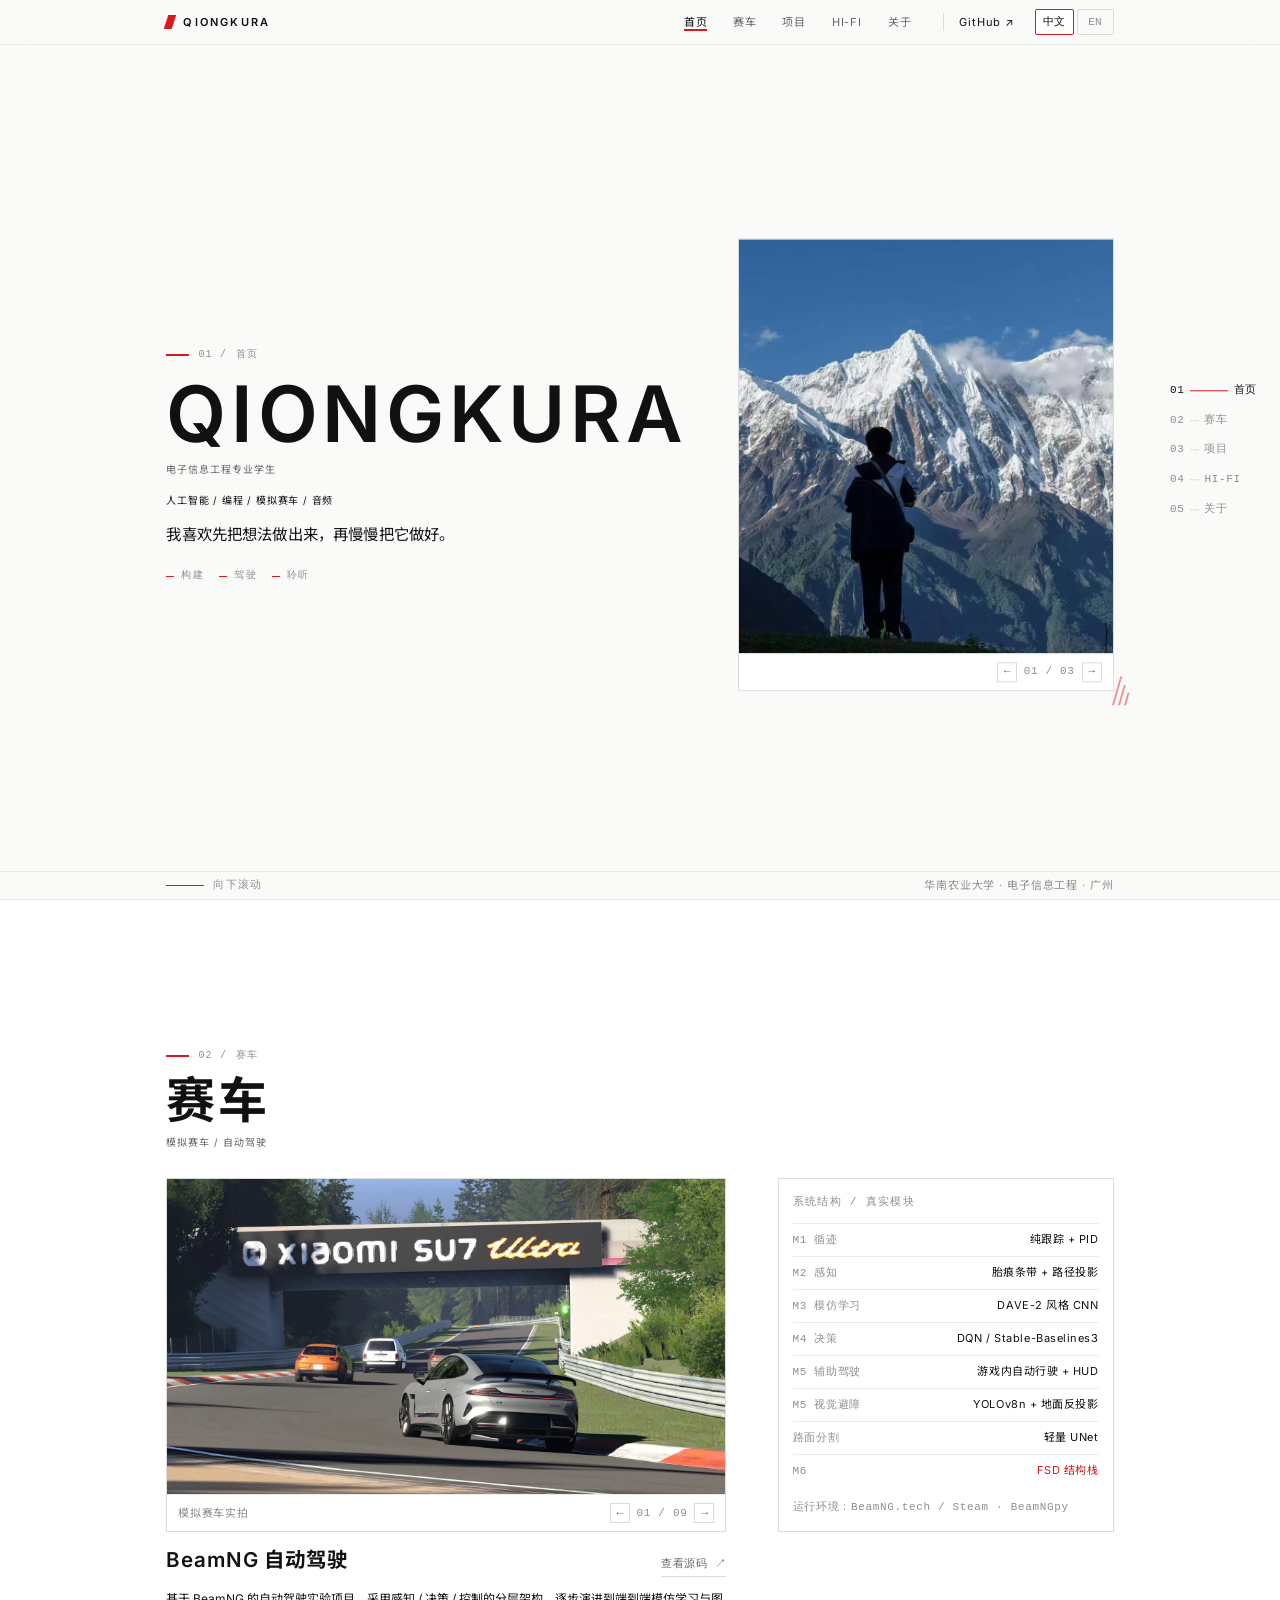
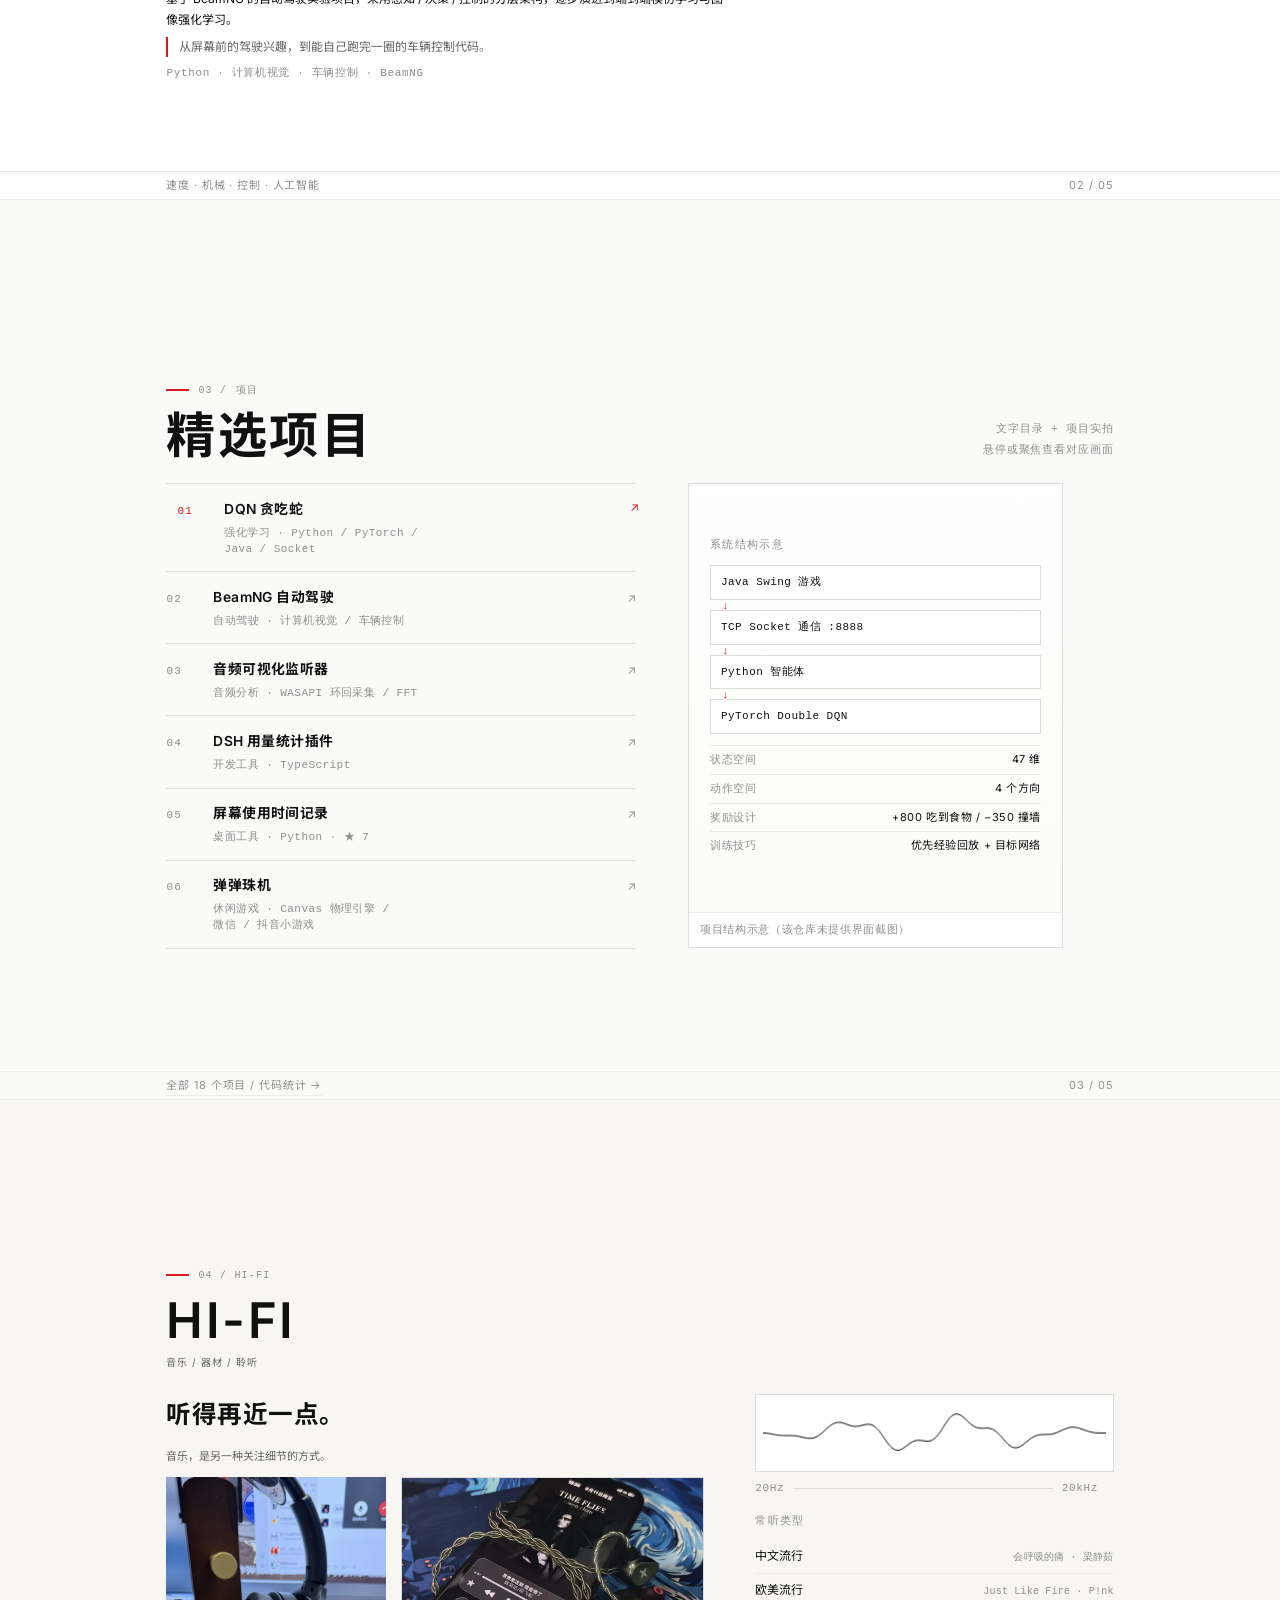
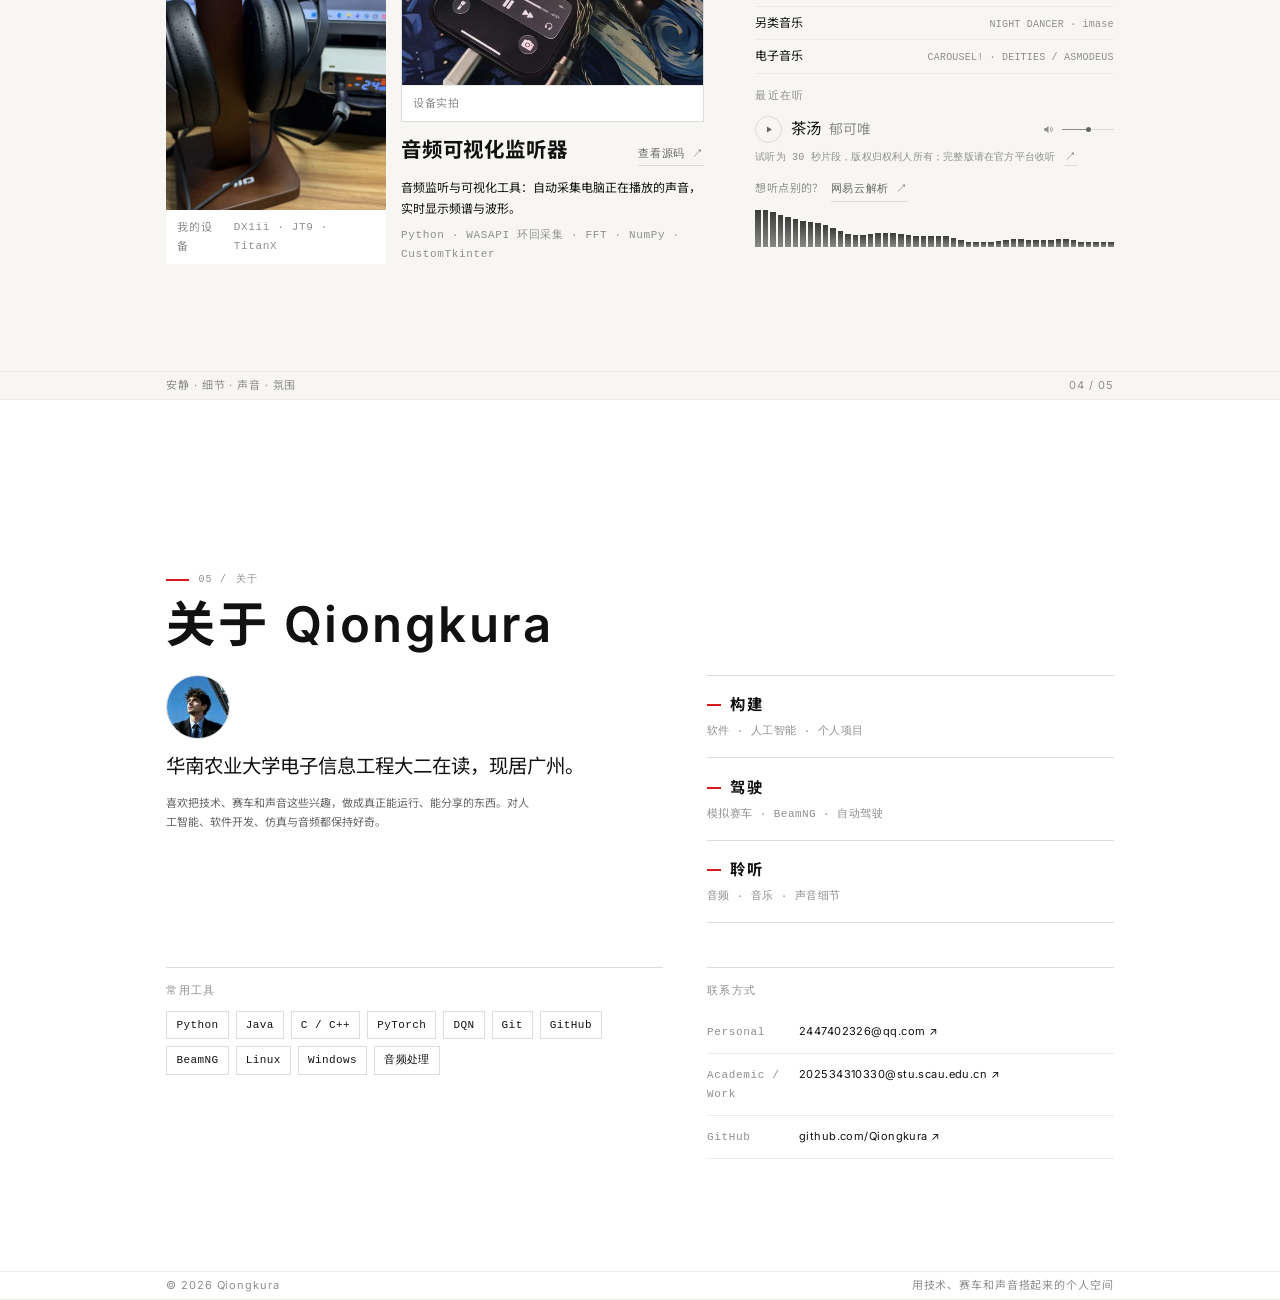
==== commit efd6d828: "feat: add full project index page Move the 18-project index, filters and code stats into the portfol" ====
--- a/index.html
+++ b/index.html
@@ -13,7 +13,7 @@
     <link rel="preload" as="font" type="font/woff2" href="fonts/noto-400.woff2" crossorigin />
     <link rel="preload" as="font" type="font/woff2" href="fonts/inter-400.woff2" crossorigin />
     <link rel="preload" as="image" href="assets/home-01.webp" />
-    <link rel="stylesheet" href="styles.css?v=50" />
+    <link rel="stylesheet" href="styles.css?v=51" />
     <script>
       /* 在样式生效前确定语言，避免切换时闪烁 */
       (function () {
@@ -502,10 +502,10 @@
 
         <div class="panel-foot">
           <div class="wrap panel-foot-inner">
-            <span class="meta-note">
-              <span class="zh">全部项目均可在 GitHub 查看源码</span>
-              <span class="en" lang="en">All projects are open source on GitHub</span>
-            </span>
+            <a class="meta-note meta-link" href="portfolio/index.html">
+              <span class="zh">全部 18 个项目 / 代码统计 →</span>
+              <span class="en" lang="en">All 18 projects / code stats →</span>
+            </a>
             <span class="meta-note">03 / 05</span>
           </div>
         </div>
--- a/styles.css
+++ b/styles.css
@@ -266,6 +266,8 @@
   color: var(--ink-3);
 }
 .meta-note { white-space: nowrap; }
+a.meta-link { color: inherit; text-decoration: none; border-bottom: 1px solid var(--line-2); }
+a.meta-link:hover { color: var(--acc); border-color: var(--acc); }
 
 /* ------------------------------------------------------- shared type bits */
 
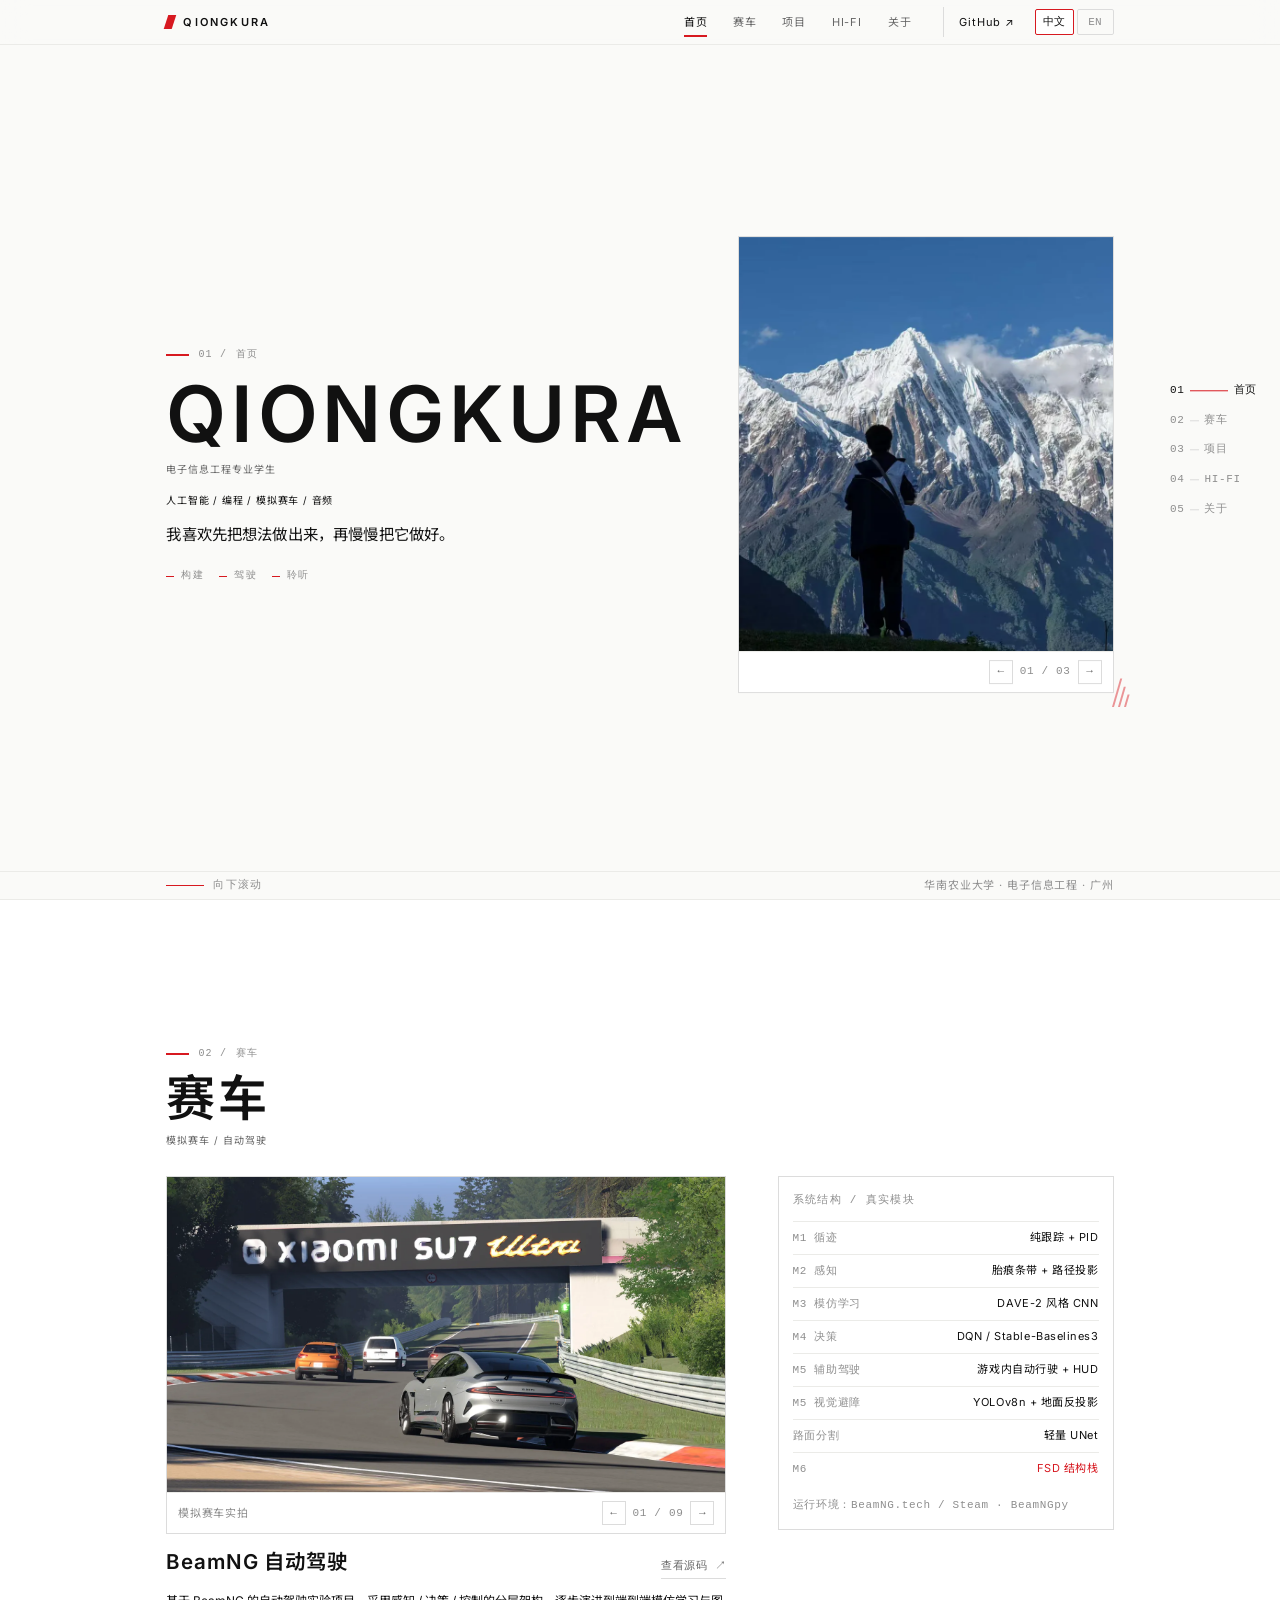
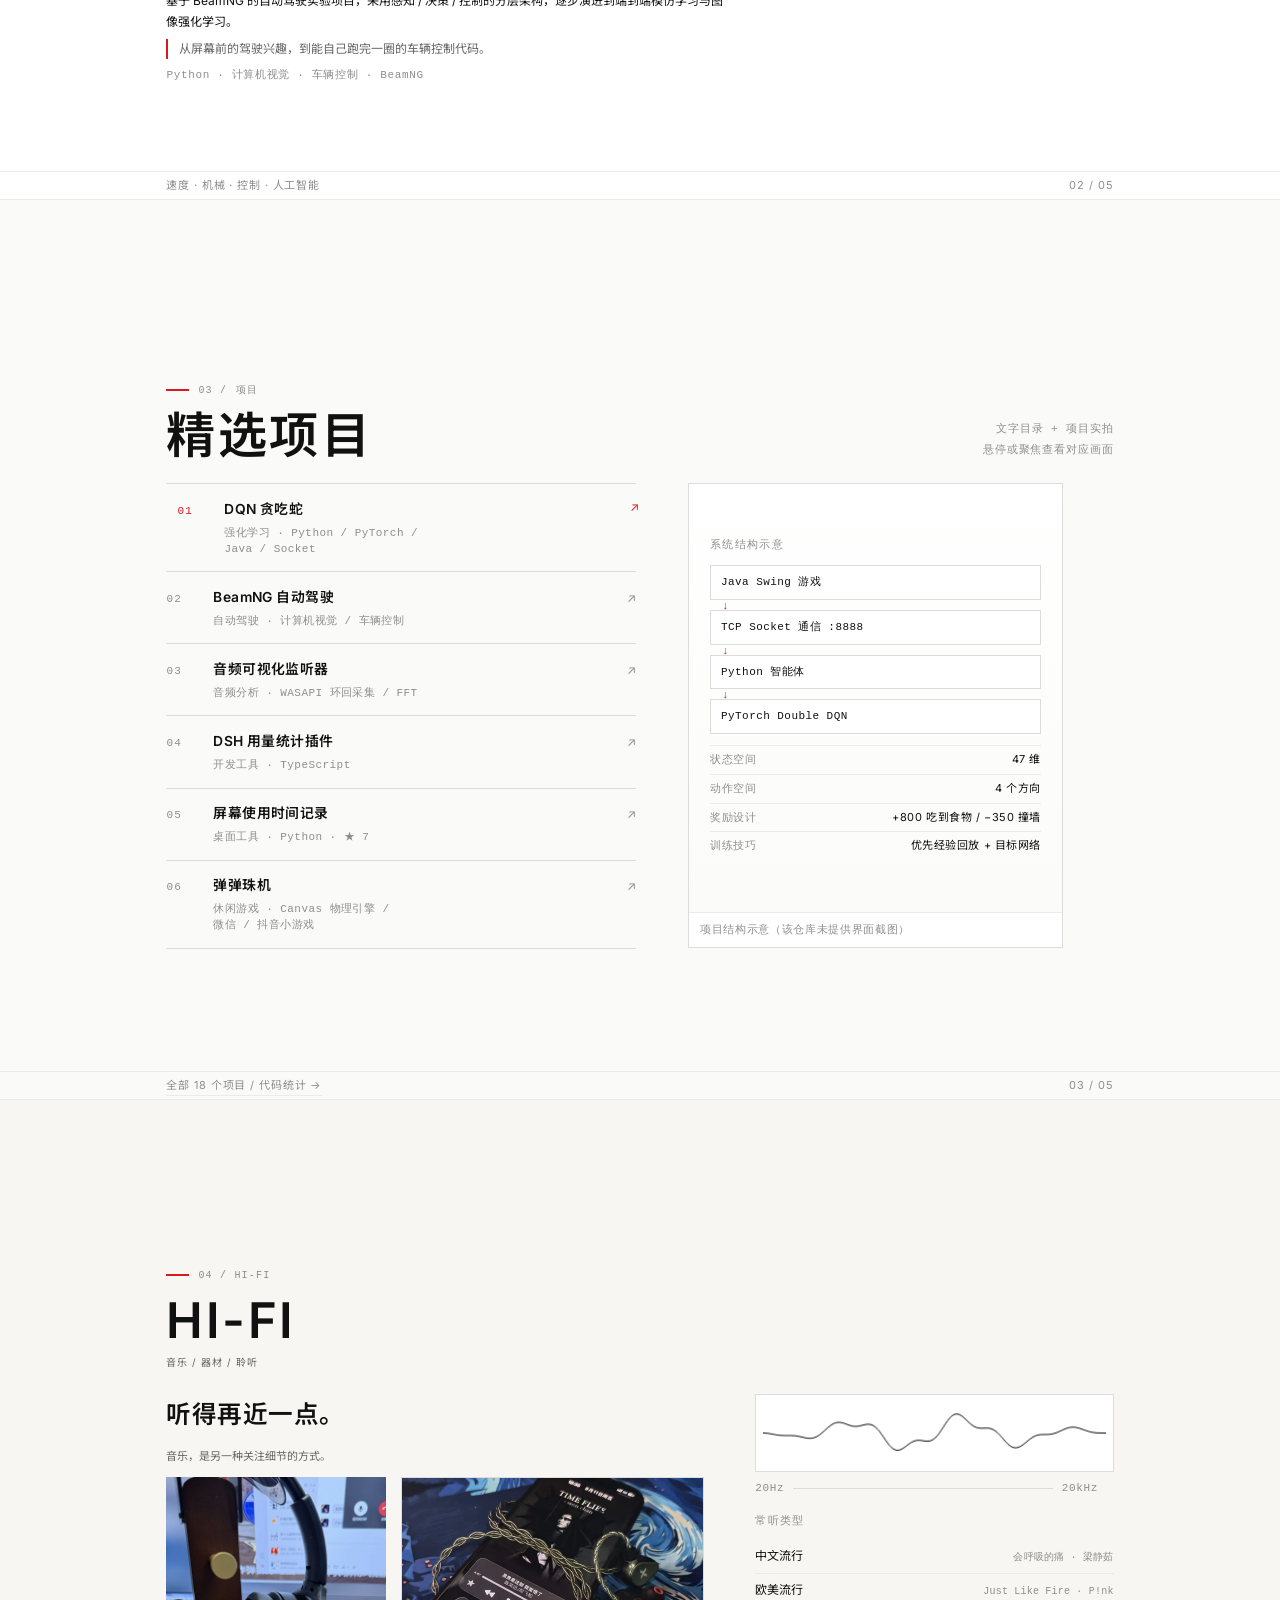
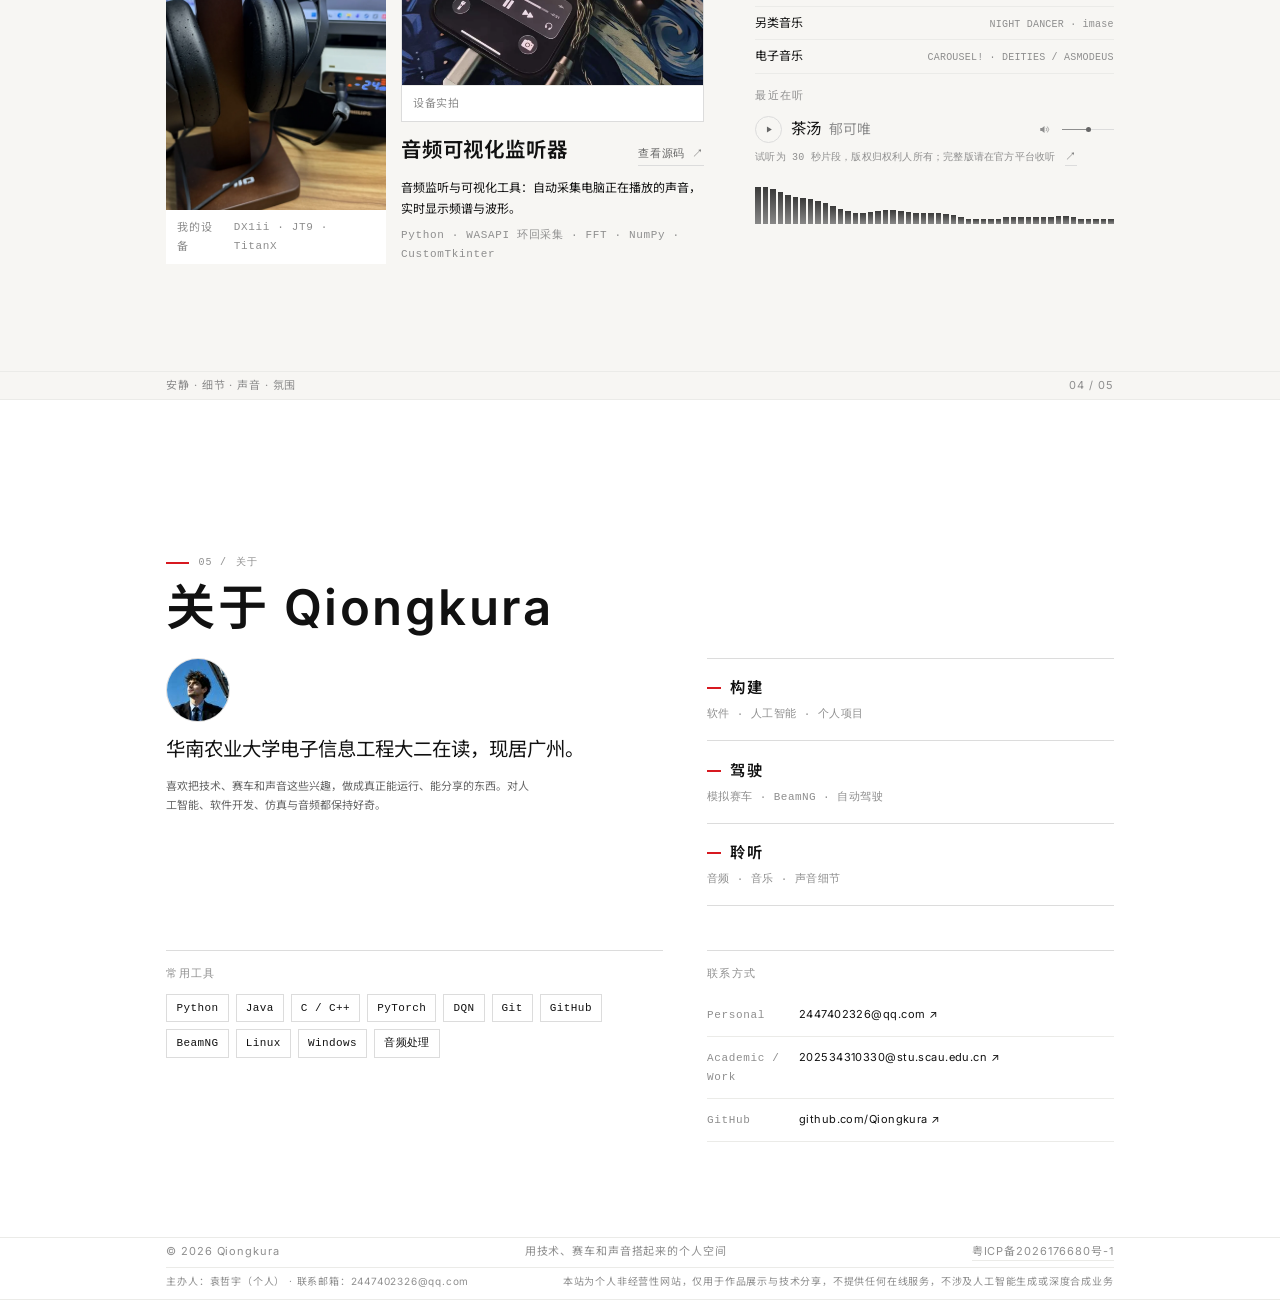
==== commit 0ac0031d: "perf & security: slim site by 79%, close netease parser, fix bugs & ICP footer" ====
--- a/index.html
+++ b/index.html
@@ -10,10 +10,11 @@
     />
     <meta name="theme-color" content="#fafaf8" />
     <!-- 字体自托管(子集化 woff2,同域加载无墙):tools/make-fonts.py 生成 -->
-    <link rel="preload" as="font" type="font/woff2" href="fonts/noto-400.woff2" crossorigin />
-    <link rel="preload" as="font" type="font/woff2" href="fonts/inter-400.woff2" crossorigin />
+    <link rel="preload" as="font" type="font/woff2" href="fonts/noto-400.woff2?v=2" crossorigin />
+    <link rel="preload" as="font" type="font/woff2" href="fonts/inter-400.woff2?v=2" crossorigin />
+    <link rel="preload" as="font" type="font/woff2" href="fonts/inter-600.woff2?v=2" crossorigin />
     <link rel="preload" as="image" href="assets/home-01.webp" />
-    <link rel="stylesheet" href="styles.css?v=51" />
+    <link rel="stylesheet" href="styles.css?v=55" />
     <script>
       /* 在样式生效前确定语言，避免切换时闪烁 */
       (function () {
@@ -28,7 +29,7 @@
     </script>
   </head>
   <body>
-    <a class="skip-link" href="#home"><span class="zh">跳到主要内容</span><span class="en" lang="en">Skip to main content</span></a>
+    <a class="skip-link" href="#main-content"><span class="zh">跳到主要内容</span><span class="en" lang="en">Skip to main content</span></a>
 
     <header class="topbar">
       <div class="topbar-inner">
@@ -141,7 +142,7 @@
             <div class="racing-main reveal">
               <figure class="frame frame--wide frame--slides" data-slideshow>
                 <div class="slides">
-                  <img class="slide is-active" src="assets/racing-01.webp" alt="模拟赛车实拍" data-alt-zh="模拟赛车实拍" data-alt-en="Sim racing capture" data-cap-zh="模拟赛车实拍" data-cap-en="Sim racing capture" width="1600" height="900" fetchpriority="high" decoding="async"  style="object-position: center 55%" />
+                  <img class="slide is-active" src="assets/racing-01.webp" alt="模拟赛车实拍" data-alt-zh="模拟赛车实拍" data-alt-en="Sim racing capture" data-cap-zh="模拟赛车实拍" data-cap-en="Sim racing capture" width="1600" height="900" loading="lazy" decoding="async" style="object-position: center 55%" />
                   <img class="slide" src="assets/racing-lane-01.webp" alt="视觉标线检测结果叠加在车载画面上" data-alt-zh="视觉标线检测结果叠加在车载画面上" data-alt-en="Vision lane-marking detection overlaid on the front camera view" data-cap-zh="视觉标线检测" data-cap-en="Vision lane marking detection" width="1076" height="806" loading="lazy" decoding="async" style="object-position: center 100%" />
                   <img class="slide" src="assets/racing-02.webp" alt="模拟赛车实拍" data-alt-zh="模拟赛车实拍" data-alt-en="Sim racing capture" data-cap-zh="模拟赛车实拍" data-cap-en="Sim racing capture" width="1600" height="860" loading="lazy" decoding="async"  style="object-position: center 55%" />
                   <img class="slide" src="assets/racing-03.webp" alt="模拟赛车实拍" data-alt-zh="模拟赛车实拍" data-alt-en="Sim racing capture" data-cap-zh="模拟赛车实拍" data-cap-en="Sim racing capture" width="1600" height="860" loading="lazy" decoding="async"  style="object-position: center 55%" />
@@ -411,7 +412,7 @@
               </figure>
             </div>
 
-            <aside class="work-brief" id="work-brief" aria-label="项目简介">
+            <aside class="work-brief" id="work-brief" aria-label="项目简介" data-aria-zh="项目简介" data-aria-en="Project brief" aria-hidden="true">
               <article class="work-brief-item is-active" data-brief="0">
                 <p class="brief-kicker">01 / <span class="zh">强化学习</span><span class="en" lang="en">Reinforcement Learning</span></p>
                 <h3 class="brief-title"><span class="zh">DQN 贪吃蛇</span><span class="en" lang="en">DQN Snake</span></h3>
@@ -630,7 +631,7 @@
                         <svg class="pick-icon pick-icon--vol" viewBox="0 0 24 24" aria-hidden="true" focusable="false"><path d="M4.2 9.4h3.1L12 5.5v13l-4.7-3.9H4.2z" /><path d="M15.3 9.5a3.9 3.9 0 0 1 0 5M17.7 7.1a7.1 7.1 0 0 1 0 9.8" fill="none" stroke="currentColor" stroke-width="1.4" stroke-linecap="round" /></svg>
                         <svg class="pick-icon pick-icon--muted" viewBox="0 0 24 24" aria-hidden="true" focusable="false"><path d="M4.2 9.4h3.1L12 5.5v13l-4.7-3.9H4.2z" /><path d="M15.4 9.7l4.3 4.6M19.7 9.7l-4.3 4.6" fill="none" stroke="currentColor" stroke-width="1.4" stroke-linecap="round" /></svg>
                       </button>
-                      <span class="pick-vol-bar" data-pick-vol-bar role="slider" tabindex="0" data-aria-zh="音量" data-aria-en="Volume" aria-valuemin="0" aria-valuemax="100" aria-valuenow="80">
+                      <span class="pick-vol-bar" data-pick-vol-bar role="slider" tabindex="0" data-aria-zh="音量" data-aria-en="Volume" aria-valuemin="0" aria-valuemax="100" aria-valuenow="50">
                         <span class="pick-vol-fill" data-pick-vol-fill></span>
                         <span class="pick-vol-knob" data-pick-vol-knob aria-hidden="true"></span>
                       </span>
@@ -645,14 +646,6 @@
                   <a class="ghost-link" href="https://music.163.com/song?id=316157" target="_blank" rel="noreferrer">↗</a>
                 </p>
               </div>
-
-              <!-- 网易云解析是独立页面，主页这里只放一个入口链接 -->
-              <p class="hifi-jump">
-                <span class="zh">想听点别的？</span><span class="en" lang="en">Want something else?</span>
-                <a class="ghost-link" href="/netease/">
-                  <span class="zh">网易云解析 ↗</span><span class="en" lang="en">NetEase parser ↗</span>
-                </a>
-              </p>
 
               <!-- lyrics:start —— 与 data-lrc 指向的 LRC 文件对应；没有该文件时整块 hidden，暂停时收起 -->
               <div class="lyrics" id="lyrics" hidden>
@@ -772,11 +765,28 @@
               <span class="zh">用技术、赛车和声音搭起来的个人空间</span>
               <span class="en" lang="en">A personal space built from technology, racing and sound</span>
             </span>
+            <a
+              class="meta-note meta-link"
+              href="https://beian.miit.gov.cn/"
+              target="_blank"
+              rel="noreferrer"
+              >粤ICP备2026176680号-1</a
+            >
+          </div>
+          <div class="wrap panel-foot-legal">
+            <span class="meta-note"
+              ><span class="zh">主办人：袁哲宇（个人） · 联系邮箱：2447402326@qq.com</span
+              ><span class="en" lang="en">Hosted by Yuan Zheyu (individual) · Contact: 2447402326@qq.com</span></span
+            >
+            <span class="meta-note"
+              ><span class="zh">本站为个人非经营性网站，仅用于作品展示与技术分享，不提供任何在线服务，不涉及人工智能生成或深度合成业务</span
+              ><span class="en" lang="en">A non-commercial personal site for showcasing work and sharing knowledge — no online services, no AI generation or deep synthesis business</span></span
+            >
           </div>
         </div>
       </section>
     </main>
 
-    <script src="script.js?v=48"></script>
+    <script src="script.js?v=55"></script>
   </body>
 </html>
--- a/styles.css
+++ b/styles.css
@@ -1,11 +1,8 @@
 /* 自托管字体(按站点用字子集化;改文案后运行 tools/make-fonts.py 重新生成) */
-@font-face { font-family: 'Inter'; font-style: normal; font-weight: 400; font-display: swap; src: url('fonts/inter-400.woff2') format('woff2'); }
-@font-face { font-family: 'Inter'; font-style: normal; font-weight: 500; font-display: swap; src: url('fonts/inter-500.woff2') format('woff2'); }
-@font-face { font-family: 'Inter'; font-style: normal; font-weight: 600; font-display: swap; src: url('fonts/inter-600.woff2') format('woff2'); }
-@font-face { font-family: 'Inter'; font-style: normal; font-weight: 700; font-display: swap; src: url('fonts/inter-700.woff2') format('woff2'); }
-@font-face { font-family: 'Noto Sans SC'; font-style: normal; font-weight: 400; font-display: swap; src: url('fonts/noto-400.woff2') format('woff2'); }
-@font-face { font-family: 'Noto Sans SC'; font-style: normal; font-weight: 500; font-display: swap; src: url('fonts/noto-500.woff2') format('woff2'); }
-@font-face { font-family: 'Noto Sans SC'; font-style: normal; font-weight: 700; font-display: swap; src: url('fonts/noto-700.woff2') format('woff2'); }
+@font-face { font-family: 'Inter'; font-style: normal; font-weight: 400; font-display: swap; src: url('fonts/inter-400.woff2?v=2') format('woff2'); }
+@font-face { font-family: 'Inter'; font-style: normal; font-weight: 600; font-display: swap; src: url('fonts/inter-600.woff2?v=2') format('woff2'); }
+@font-face { font-family: 'Noto Sans SC'; font-style: normal; font-weight: 400; font-display: swap; src: url('fonts/noto-400.woff2?v=2') format('woff2'); }
+@font-face { font-family: 'Noto Sans SC'; font-style: normal; font-weight: 600; font-display: swap; src: url('fonts/noto-600.woff2?v=2') format('woff2'); }
 /* ==========================================================================
    Qiongkura · personal space
    白色编辑杂志风 / 五个全屏章节 / Build · Drive · Listen
@@ -69,7 +66,7 @@
   top: 7px;
   left: 7px;
   z-index: 90;
-  calc(0.68 * var(--u)) 0: 9px 12px;
+  padding: 9px 12px;
   background: var(--ink);
   color: var(--white);
   font-size: 11px;
@@ -124,7 +121,7 @@
 
 .nav-link {
   position: relative;
-  calc(1.2 * var(--u)) 0: 6px 0;
+  padding: 6px 0;
   font-size: clamp(11px, calc(0.64 * var(--u)), 44px);
   letter-spacing: .08em;
   color: var(--ink-2);
@@ -267,7 +264,19 @@
 }
 .meta-note { white-space: nowrap; }
 a.meta-link { color: inherit; text-decoration: none; border-bottom: 1px solid var(--line-2); }
-a.meta-link:hover { color: var(--acc); border-color: var(--acc); }
+a.meta-link:hover { color: var(--red); border-color: var(--red); }
+.panel-foot-legal {
+  display: flex;
+  flex-wrap: wrap;
+  justify-content: space-between;
+  gap: 4px 18px;
+  padding: calc(0.4 * var(--u)) 0 calc(0.7 * var(--u));
+  border-top: 1px solid var(--line-2);
+  margin-top: 2px;
+  font-size: clamp(10px, calc(0.48 * var(--u)), 28px);
+  letter-spacing: .08em;
+  color: var(--ink-3);
+}
 
 /* ------------------------------------------------------- shared type bits */
 
@@ -474,8 +483,8 @@
 .slide-caption { display: inline-flex; align-items: baseline; gap: 6px; }
 .slide-nav { display: inline-flex; align-items: center; gap: 7px; }
 .slide-btn {
-  width: 20px;
-  height: 20px;
+  width: 24px;
+  height: 24px;
   display: grid;
   place-items: center;
   border: 1px solid var(--line);
@@ -1103,8 +1112,8 @@
 /* 音量：小喇叭按钮 + 细条，静音时图标打叉；默认 80%，改动记在本地 */
 .pick-vol { display: inline-flex; align-items: center; gap: 6px; }
 .pick-vol-btn {
-  width: 16px;
-  height: 16px;
+  width: 24px;
+  height: 24px;
   display: grid;
   place-items: center;
   padding: 0;
@@ -1143,7 +1152,7 @@
   position: absolute;
   left: 0;
   top: 50%;
-  width: 80%;
+  width: 50%;
   height: 1px;
   margin-top: -.5px;
   background: var(--ink-3);
@@ -1152,7 +1161,7 @@
 .pick-vol-knob {
   position: absolute;
   top: 50%;
-  left: 80%;
+  left: 50%;
   width: 5px;
   height: 5px;
   margin: -2.5px 0 0 -2.5px;
@@ -1526,6 +1535,12 @@
     min-height: 0;
     padding: 11px 0;
   }
+  .panel-foot-legal {
+    flex-direction: column;
+    align-items: flex-start;
+    gap: 3px;
+    padding: 9px 0 12px;
+  }
   .meta-note { white-space: normal; }
 }
 
